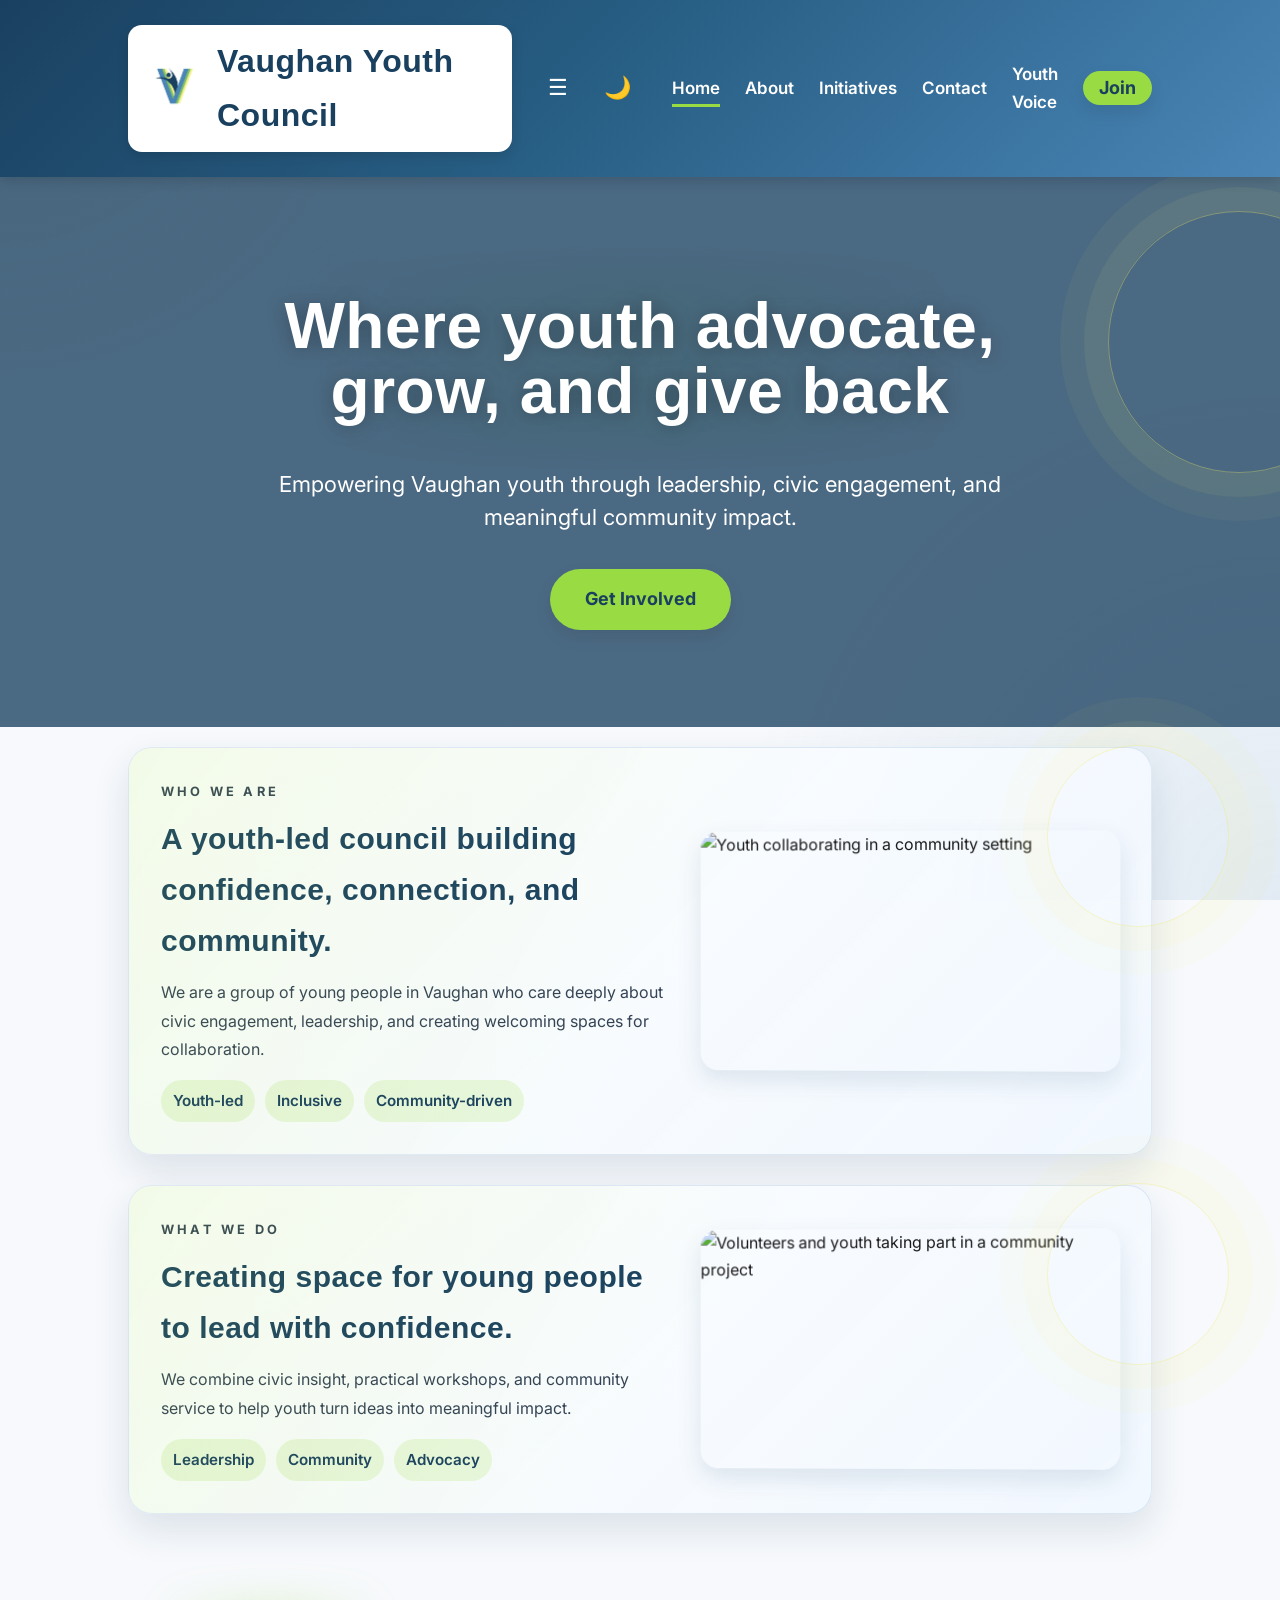
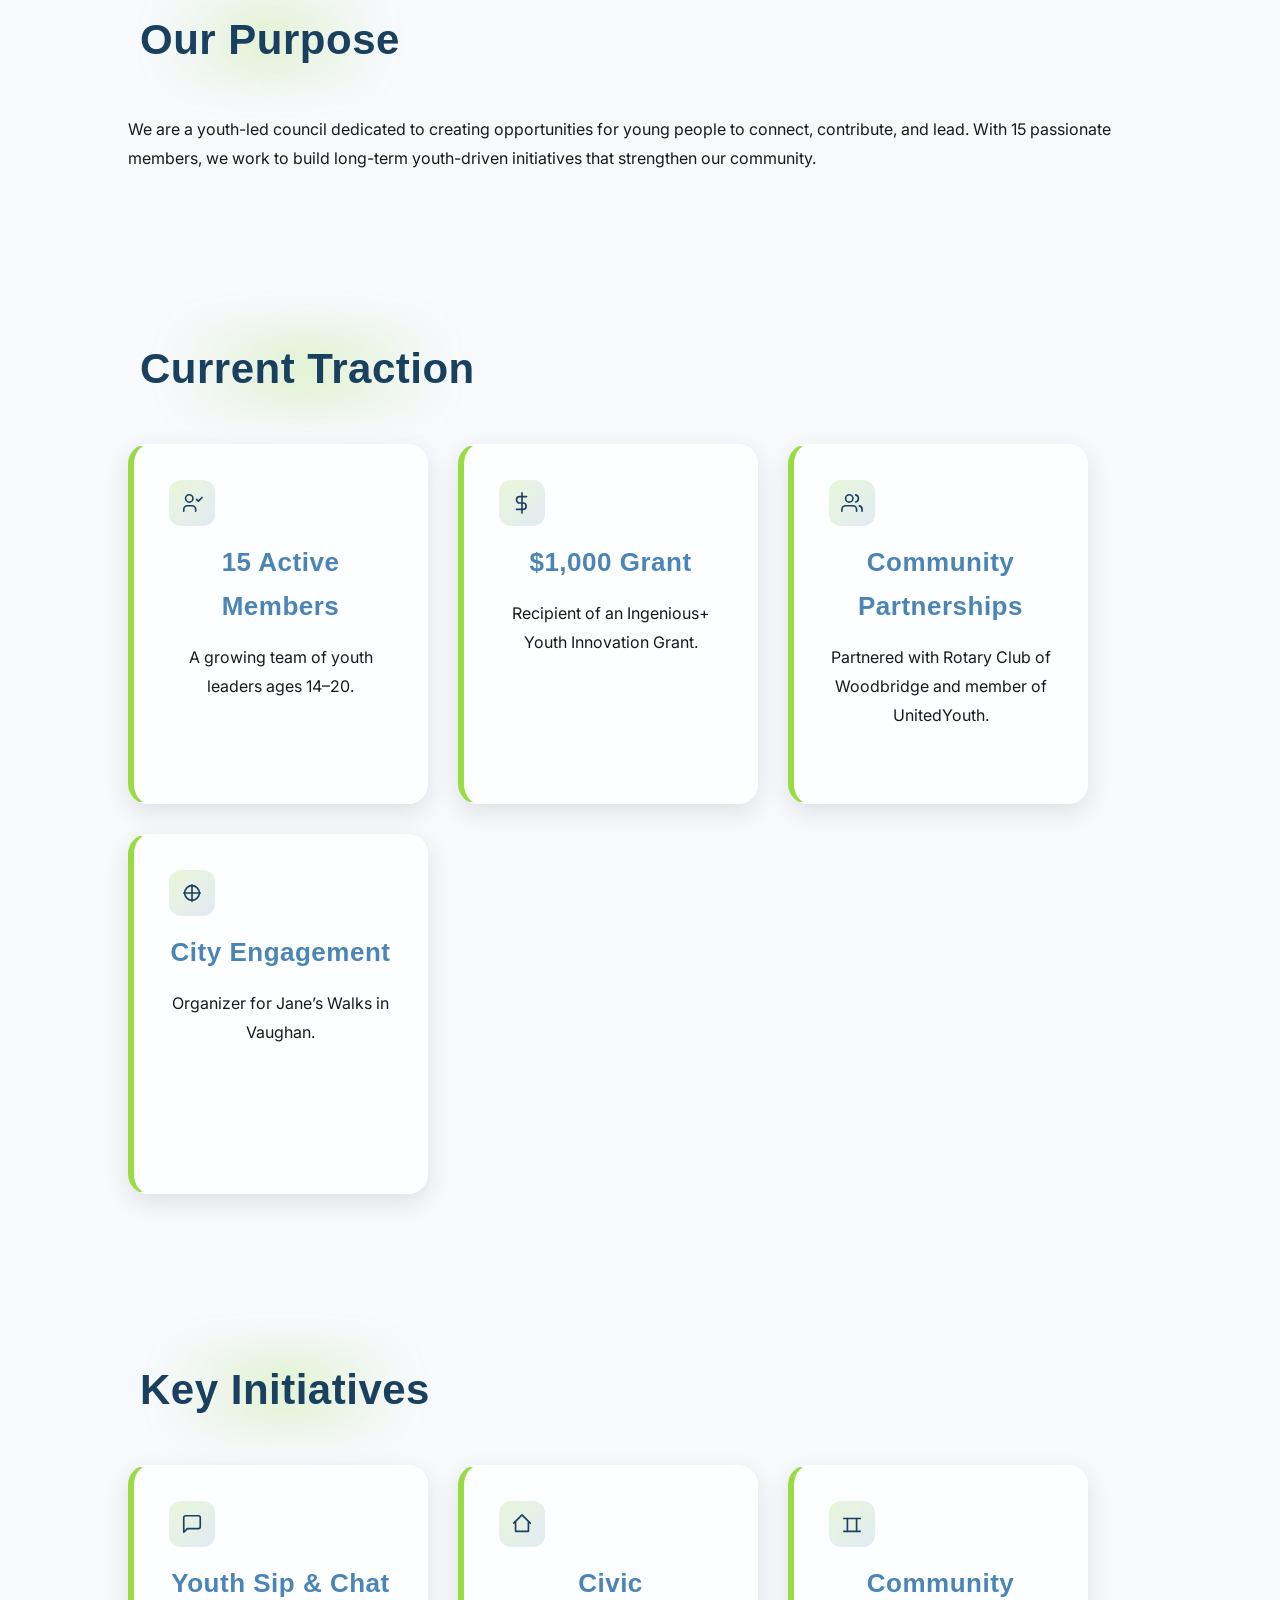
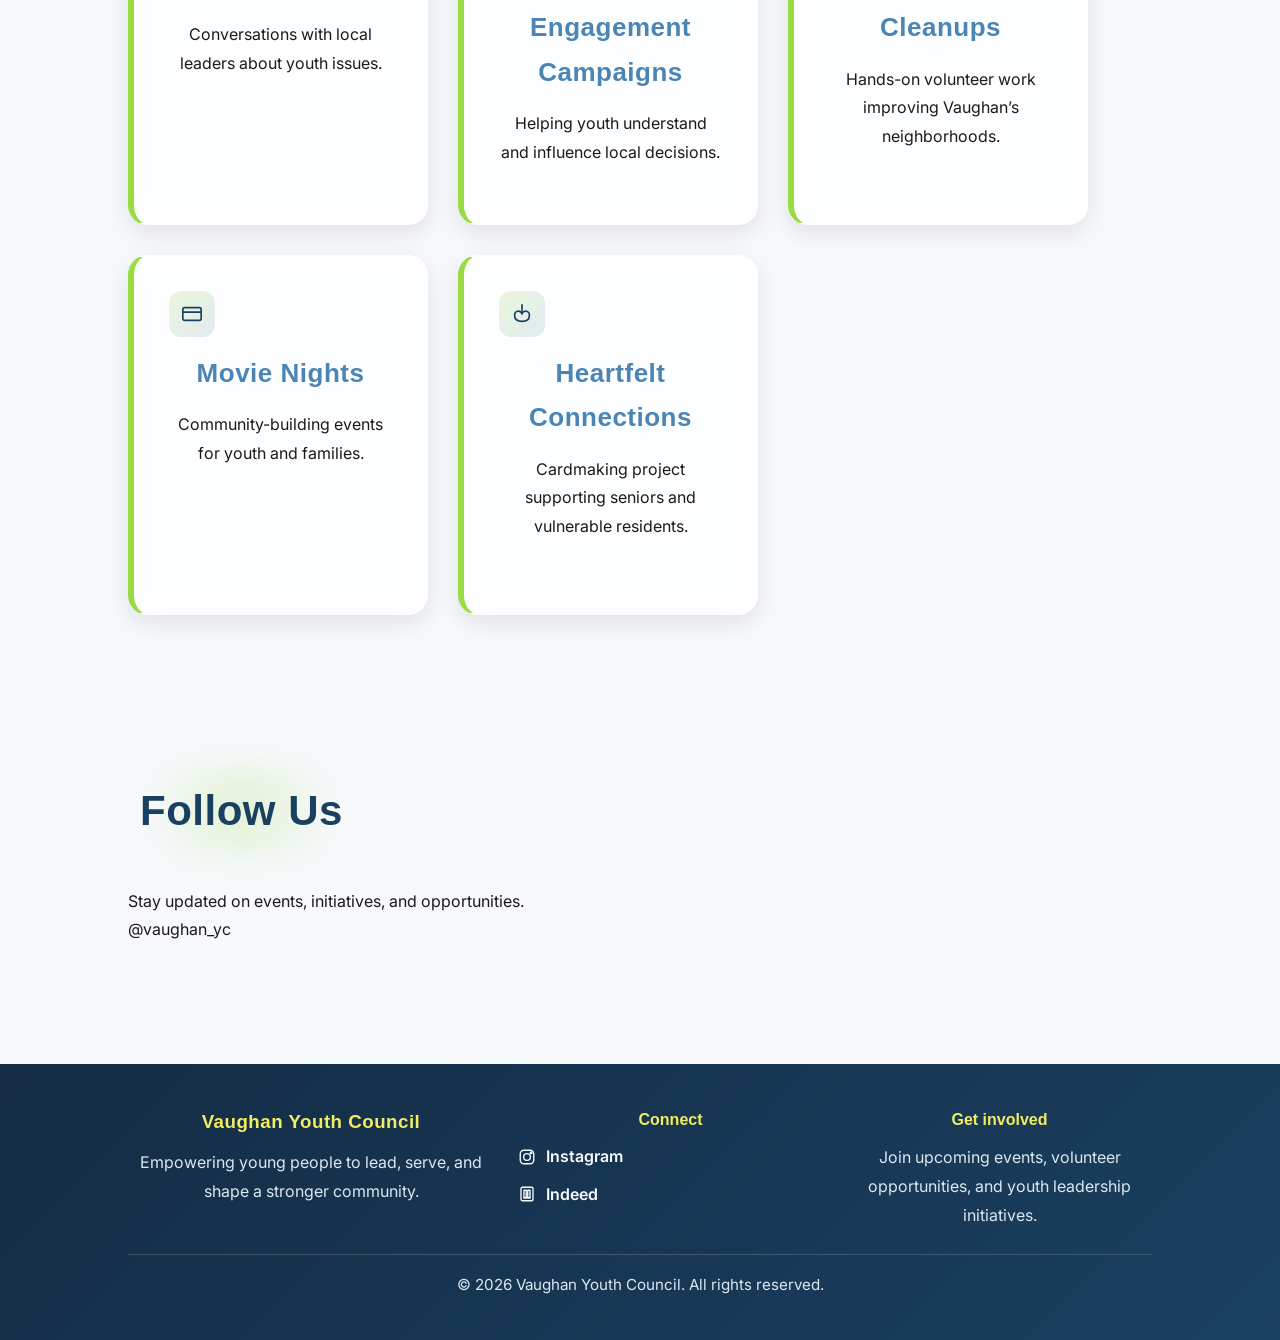
==== index.html @ 363c3fab "Update website files" ====
<!DOCTYPE html>
<html lang="en">
<head>
    <meta charset="UTF-8">
    <meta name="viewport" content="width=device-width, initial-scale=1.0">
    <title>Vaughan Youth Council</title>

    <!-- Fonts -->
    <link href="https://fonts.googleapis.com/css2?family=DM+Sans:wght@300;400;600;700&display=swap" rel="stylesheet">
    <link href="https://fonts.googleapis.com/css2?family=Inter:wght@400;500;600;700&display=swap" rel="stylesheet">
    <link href="https://fonts.cdnfonts.com/css/norwester" rel="stylesheet">

    <!-- Styles -->
    <link rel="stylesheet" href="style.css">
</head>

<body class="home-page">

<header>
    <div class="site-brand">
        <h1 class="site-title">
            <img src="VaughanYouthCouncil.png" alt="Vaughan Youth Council logo" class="site-logo">
            <span class="site-title-text">Vaughan Youth Council</span>
        </h1>
    </div>
    <button id="menu-toggle">☰</button>
    <button id="dark-toggle">🌙</button>
    <nav>
        <a href="index.html" class="active">Home</a>
        <a href="about.html">About</a>
        <div class="nav-dropdown">
            <a href="initiatives.html">Initiatives</a>
            <div class="dropdown-menu">
                <a href="initiatives.html">Current Initiatives</a>
                <a href="vaughan-youth-network-fair.html">Vaughan Youth Network Fair</a>
                <a href="past-initiatives.html">Past Initiatives</a>
            </div>
        </div>
        <a href="contact.html">Contact</a>
        <a href="youthvoice.html">Youth Voice</a>
        <a href="join.html" class="button">Join</a>
    </nav>
</header>

<section class="hero home-hero">
    <h2>Where youth advocate, grow, and give back</h2>
    <p>Empowering Vaughan youth through leadership, civic engagement, and meaningful community impact.</p>
    <a href="join.html" class="button">Get Involved</a>
</section>

<section class="feature-band section-fade">
    <div class="feature-panel">
        <div class="feature-copy">
            <p class="eyebrow">Who we are</p>
            <h3>A youth-led council building confidence, connection, and community.</h3>
            <p>We are a group of young people in Vaughan who care deeply about civic engagement, leadership, and creating welcoming spaces for collaboration.</p>
            <div class="feature-pill-group">
                <span class="pill">Youth-led</span>
                <span class="pill">Inclusive</span>
                <span class="pill">Community-driven</span>
            </div>
        </div>
        <div class="feature-media">
            <img src="https://images.unsplash.com/photo-1511632765486-a01980e01a18?auto=format&fit=crop&w=1000&q=80" alt="Youth collaborating in a community setting">
        </div>
    </div>
</section>

<section class="feature-band section-fade">
    <div class="feature-panel">
        <div class="feature-copy">
            <p class="eyebrow">What we do</p>
            <h3>Creating space for young people to lead with confidence.</h3>
            <p>We combine civic insight, practical workshops, and community service to help youth turn ideas into meaningful impact.</p>
            <div class="feature-pill-group">
                <span class="pill">Leadership</span>
                <span class="pill">Community</span>
                <span class="pill">Advocacy</span>
            </div>
        </div>
        <div class="feature-media">
            <img src="https://images.unsplash.com/photo-1529156069898-49953e39b3ac?auto=format&fit=crop&w=1000&q=80" alt="Volunteers and youth taking part in a community project">
        </div>
    </div>
</section>

<section class="wave-top section-fade">
    <h2>Our Purpose</h2>
    <p>
        We are a youth-led council dedicated to creating opportunities for young people to connect,
        contribute, and lead. With 15 passionate members, we work to build long-term youth-driven
        initiatives that strengthen our community.
    </p>
</section>

<section class="wave-bottom section-fade">
    <h2>Current Traction</h2>

    <div class="card-container">
        <div class="card">
            <span class="card-icon" aria-hidden="true">
                <svg viewBox="0 0 24 24"><path d="M16 21v-2a4 4 0 0 0-4-4H7a4 4 0 0 0-4 4v2"></path><circle cx="9" cy="7" r="4"></circle><path d="M17 8l2 2 4-4"></path></svg>
            </span>
            <h3>15 Active Members</h3>
            <p>A growing team of youth leaders ages 14–20.</p>
        </div>

        <div class="card">
            <span class="card-icon" aria-hidden="true">
                <svg viewBox="0 0 24 24"><line x1="12" y1="1" x2="12" y2="23"></line><path d="M17 5H9.5a3.5 3.5 0 0 0 0 7H13a3.5 3.5 0 0 1 0 7H6"></path></svg>
            </span>
            <h3>$1,000 Grant</h3>
            <p>Recipient of an Ingenious+ Youth Innovation Grant.</p>
        </div>

        <div class="card">
            <span class="card-icon" aria-hidden="true">
                <svg viewBox="0 0 24 24"><path d="M17 21v-2a4 4 0 0 0-4-4H5a4 4 0 0 0-4 4v2"></path><circle cx="9" cy="7" r="4"></circle><path d="M23 21v-2a4 4 0 0 0-3-3.87"></path><path d="M16 3.13a4 4 0 0 1 0 7.75"></path></svg>
            </span>
            <h3>Community Partnerships</h3>
            <p>Partnered with Rotary Club of Woodbridge and member of UnitedYouth.</p>
        </div>

        <div class="card">
            <span class="card-icon" aria-hidden="true">
                <svg viewBox="0 0 24 24"><path d="M3 12h18"></path><path d="M12 3v18"></path><circle cx="12" cy="12" r="8"></circle></svg>
            </span>
            <h3>City Engagement</h3>
            <p>Organizer for Jane’s Walks in Vaughan.</p>
        </div>
    </div>
</section>

<section class="wave-top section-fade">
    <h2>Key Initiatives</h2>

    <div class="card-container">
        <div class="card">
            <span class="card-icon" aria-hidden="true">
                <svg viewBox="0 0 24 24"><path d="M21 15a2 2 0 0 1-2 2H7l-4 4V5a2 2 0 0 1 2-2h14a2 2 0 0 1 2 2z"></path></svg>
            </span>
            <h3>Youth Sip & Chat</h3>
            <p>Conversations with local leaders about youth issues.</p>
        </div>

        <div class="card">
            <span class="card-icon" aria-hidden="true">
                <svg viewBox="0 0 24 24"><path d="M3 11l9-9 9 9"></path><path d="M5 10v10h14V10"></path></svg>
            </span>
            <h3>Civic Engagement Campaigns</h3>
            <p>Helping youth understand and influence local decisions.</p>
        </div>

        <div class="card">
            <span class="card-icon" aria-hidden="true">
                <svg viewBox="0 0 24 24"><path d="M3 6h18"></path><path d="M7 6v14"></path><path d="M17 6v14"></path><path d="M3 20h18"></path></svg>
            </span>
            <h3>Community Cleanups</h3>
            <p>Hands-on volunteer work improving Vaughan’s neighborhoods.</p>
        </div>

        <div class="card">
            <span class="card-icon" aria-hidden="true">
                <svg viewBox="0 0 24 24"><rect x="2" y="5" width="20" height="14" rx="2"></rect><path d="M2 10h20"></path></svg>
            </span>
            <h3>Movie Nights</h3>
            <p>Community-building events for youth and families.</p>
        </div>

        <div class="card">
            <span class="card-icon" aria-hidden="true">
                <svg viewBox="0 0 24 24"><path d="M20 14c0 4-3.6 6-8 6s-8-2-8-6a4 4 0 0 1 8-2 4 4 0 0 1 8 2z"></path><path d="M12 2v8"></path></svg>
            </span>
            <h3>Heartfelt Connections</h3>
            <p>Cardmaking project supporting seniors and vulnerable residents.</p>
        </div>
    </div>
</section>

<section class="wave-bottom section-fade">
    <h2>Follow Us</h2>
    <p>Stay updated on events, initiatives, and opportunities.</p>
    <p class="social">@vaughan_yc</p>
</section>

<footer class="site-footer">
    <div class="footer-content">
        <div>
            <h3>Vaughan Youth Council</h3>
            <p>Empowering young people to lead, serve, and shape a stronger community.</p>
        </div>
        <div>
            <h4>Connect</h4>
            <div class="footer-links">
                <a href="https://www.instagram.com/vaughan_yc/" target="_blank" rel="noopener noreferrer" aria-label="Instagram">
                    <svg viewBox="0 0 24 24" aria-hidden="true"><rect x="3" y="3" width="18" height="18" rx="5"></rect><circle cx="12" cy="12" r="4.5"></circle><circle cx="17.5" cy="6.5" r="1"></circle></svg>
                    Instagram
                </a>
                <a href="https://www.linkedin.com/company/vaughan-yc" target="_blank" rel="noopener noreferrer" aria-label="Indeed">
                    <svg viewBox="0 0 24 24" aria-hidden="true"><path d="M6 3h12a2 2 0 0 1 2 2v14a2 2 0 0 1-2 2H6a2 2 0 0 1-2-2V5a2 2 0 0 1 2-2z"></path><path d="M8 7h3v10H8z"></path><path d="M13 7h3v10h-3z"></path><path d="M8 17h8"></path></svg>
                    Indeed
                </a>
            </div>
        </div>
        <div>
            <h4>Get involved</h4>
            <p>Join upcoming events, volunteer opportunities, and youth leadership initiatives.</p>
        </div>
    </div>
    <p class="copyright">© 2026 Vaughan Youth Council. All rights reserved.</p>
</footer>

</body>
</html>
<script src="script.js"></script>
---- style.css ----
/* -----------------------------------------------------------
   RESET
----------------------------------------------------------- */
* {
    margin: 0;
    padding: 0;
    box-sizing: border-box;
}

/* -----------------------------------------------------------
   GLOBAL
----------------------------------------------------------- */
body {
    font-family: "Inter", "DM Sans", sans-serif;
    background: #f7f9fc;
    color: #1a1a1a;
    line-height: 1.7;
    scroll-behavior: smooth;
    animation: none;
    transition: background-color 0.35s ease, color 0.35s ease;
    position: relative;
    overflow-x: hidden;
}

body::before {
    content: "";
    position: fixed;
    inset: 0;
    background: radial-gradient(circle at top left, rgba(153,219,67,0.10), transparent 30%),
                radial-gradient(circle at bottom right, rgba(74,133,182,0.12), transparent 35%);
    pointer-events: none;
    z-index: -1;
    transform: translateZ(0);
    backface-visibility: hidden;
}

@keyframes fadePage {
    from { opacity: 0; }
    to { opacity: 1; }
}

h1, h2, h3 {
    font-family: "Norwester", sans-serif;
    letter-spacing: 0.5px;
}

p {
    line-height: 1.8;
}

::selection {
    background: #99db43;
    color: #1a4060;
}

html {
    scroll-behavior: smooth;
}

::-webkit-scrollbar {
    width: 10px;
}

::-webkit-scrollbar-track {
    background: #e8eef5;
}

::-webkit-scrollbar-thumb {
    background: linear-gradient(180deg, #4a85b6, #99db43);
    border-radius: 999px;
}

/* -----------------------------------------------------------
   DARK MODE
----------------------------------------------------------- */
body.dark {
    background: #0f1b26;
    color: #f4f7fb;
}

body.dark header {
    background: linear-gradient(135deg, #0f1b26 0%, #142a3c 48%, #1a4060 100%);
}

body.dark h1,
body.dark h2,
body.dark h3,
body.dark p,
body.dark li,
body.dark label,
body.dark .site-title-text {
    color: #f4f7fb;
}

body.dark section h2 {
    color: #f8fbff;
}

body.dark .site-brand {
    background: rgba(255, 255, 255, 0.96);
    border-color: rgba(153, 219, 67, 0.45);
    box-shadow: 0 8px 24px rgba(0, 0, 0, 0.28);
}

body.dark .site-title-text {
    color: #1a4060;
}

body.dark .site-logo {
    filter: drop-shadow(0 2px 4px rgba(0, 0, 0, 0.22));
}

body.dark .card {
    background: rgba(20, 38, 53, 0.85);
    color: #e6e6e6;
    border-left-color: #99db43;
    border-color: rgba(153, 219, 67, 0.3);
}

body.dark footer {
    background: #0f1b26;
}

/* -----------------------------------------------------------
   HEADER / NAVBAR
----------------------------------------------------------- */
header {
    background: linear-gradient(135deg, #1a4060 0%, #285f85 48%, #4a85b6 100%);
    color: white;
    padding: 25px 10%;
    display: flex;
    justify-content: space-between;
    align-items: center;
    position: sticky;
    top: 0;
    z-index: 100;
    box-shadow: 0 4px 12px rgba(0,0,0,0.15);
    gap: 16px;
    isolation: isolate;
    transform: translateZ(0);
    backface-visibility: hidden;
    will-change: transform;
}

header h1 {
    display: flex;
    align-items: center;
    gap: 10px;
    font-size: 32px;
}

.site-brand {
    display: inline-flex;
    align-items: center;
    padding: 8px 14px;
    border-radius: 14px;
    background: white;
    border: 1px solid rgba(255,255,255,0.9);
    box-shadow: 0 4px 12px rgba(0,0,0,0.12);
    transition: transform 0.3s ease, box-shadow 0.3s ease;
}

.site-brand:hover {
    transform: translateY(-2px);
    box-shadow: 0 10px 24px rgba(0,0,0,0.16);
}

.site-title {
    display: flex;
    align-items: center;
    gap: 12px;
    margin: 0;
}

.site-title-text {
    color: #1a4060;
    font-weight: 700;
}

.site-logo {
    width: 62px;
    height: 62px;
    object-fit: contain;
    flex-shrink: 0;
    display: block;
    margin: 0 auto;
}

/* LOGO */
.vyc-logo {
    width: 55px;
    height: 55px;
}

/* NAV LINKS */
nav {
    display: flex;
    align-items: center;
}

.nav-dropdown {
    position: relative;
    margin-left: 25px;
}

.nav-dropdown > a {
    margin-left: 0;
}

.dropdown-menu {
    display: none;
    position: absolute;
    top: 100%;
    left: -14px;
    min-width: 190px;
    padding: 18px 0 10px;
    background: #1a4060;
    border-top: 3px solid #99db43;
    box-shadow: 0 12px 24px rgba(0,0,0,0.18);
}

.nav-dropdown:hover::after,
.nav-dropdown:focus-within::after {
    content: "";
    position: absolute;
    top: 100%;
    left: -14px;
    right: 0;
    height: 18px;
}

.nav-dropdown:hover .dropdown-menu,
.nav-dropdown:focus-within .dropdown-menu {
    display: block;
}

.dropdown-menu a {
    display: block;
    margin: 0;
    padding: 11px 16px;
    white-space: nowrap;
    font-size: 15px;
}

.dropdown-menu a::after {
    display: none;
}

nav a {
    color: white;
    text-decoration: none;
    margin-left: 25px;
    font-size: 17px;
    font-weight: 600;
    position: relative;
    transition: all 0.3s ease;
}

nav a:hover,
nav a:focus-visible {
    transform: translateY(-2px);
    text-shadow: 0 0 16px rgba(255,255,255,0.3);
}

nav .button,
nav .join-btn {
    display: inline-flex;
    align-items: center;
    justify-content: center;
    margin: 0 0 0 25px;
    padding: 8px 16px;
    line-height: 1;
}

nav a::after {
    content: "";
    position: absolute;
    left: 0;
    bottom: -4px;
    width: 0%;
    height: 3px;
    background: #99db43;
    transition: width 0.3s ease;
}

nav a:hover::after,
nav a.active::after {
    width: 100%;
}

/* DARK MODE + HAMBURGER BUTTONS */
#dark-toggle,
#menu-toggle {
    background: none;
    border: none;
    color: white;
    font-size: 22px;
    margin-left: 20px;
    cursor: pointer;
    transition: all 0.3s ease;
}

#dark-toggle:hover,
#menu-toggle:hover,
#dark-toggle:focus-visible,
#menu-toggle:focus-visible {
    transform: translateY(-2px);
    color: #f1ec62;
}

/* MOBILE NAV */
@media (max-width: 900px) {
    nav {
        display: none;
        flex-direction: column;
        background: #1a4060;
        padding: 20px;
        border-radius: 10px;
        margin-top: 10px;
    }

    nav.open {
        display: flex;
    }

    .nav-dropdown {
        width: 100%;
        margin-left: 0;
    }

    .dropdown-menu {
        position: static;
        min-width: 0;
        padding: 4px 0 4px 16px;
        border-top: 0;
        box-shadow: none;
    }

    .nav-dropdown .dropdown-menu {
        display: block;
    }

    #menu-toggle {
        display: inline-block;
    }
}

/* -----------------------------------------------------------
   HERO (PARALLAX)
----------------------------------------------------------- */
.hero {
    min-height: 550px;
    display: flex;
    flex-direction: column;
    justify-content: center;
    align-items: center;
    text-align: center;
    padding: 60px 10%;
    background:
        linear-gradient(rgba(26,64,96,0.75), rgba(26,64,96,0.75)),
        url("images/vaughan.jpg");
    background-size: cover;
    background-position: center;
    background-attachment: scroll;
    color: white;
}

.hero h2 {
    font-size: clamp(2.75rem, 5vw, 4.5rem);
    margin-bottom: 24px;
    line-height: 1.02;
    padding: 20px 30px;
    border-radius: 12px;
    color: #ffffff;
    text-shadow: 0 1px 20px rgba(0, 0, 0, 0.28);
    max-width: 960px;
}

@keyframes bounceHero {
    0%, 100% { transform: translateY(0); }
    25% { transform: translateY(-10px); }
    50% { transform: translateY(0); }
    75% { transform: translateY(-6px); }
}

@keyframes floatHero {
    0% { transform: translateY(0); }
    50% { transform: translateY(-10px); }
    100% { transform: translateY(0); }
}

.hero p {
    font-size: 22px;
    max-width: 750px;
    line-height: 1.5;
}

/* -----------------------------------------------------------
   BUTTONS
----------------------------------------------------------- */
.button {
    display: inline-block;
    margin-top: 35px;
    padding: 15px 35px;
    background: #99db43;
    color: #1a4060;
    border-radius: 40px;
    text-decoration: none;
    font-size: 18px;
    font-weight: 700;
    transition: all 0.3s ease;
    box-shadow: 0 8px 18px rgba(0,0,0,0.08);
}

.button:hover,
.button:focus-visible {
    background: #f1ec62;
    transform: translateY(-4px) scale(1.02);
    box-shadow: 0 12px 24px rgba(0,0,0,0.16);
}

/* -----------------------------------------------------------
   SECTIONS + WAVES
----------------------------------------------------------- */
section {
    padding: 80px 10%;
    position: relative;
}

.section-fade {
    opacity: 1;
    transform: none;
}

.section-fade.visible {
    opacity: 1;
    transform: none;
}

@keyframes fadeInUp {
    from { opacity: 0; transform: translateY(25px); }
    to { opacity: 1; transform: translateY(0); }
}

section.wave-top::before,
section.wave-bottom::after {
    content: "";
    position: absolute;
    left: 0;
    width: 100%;
    height: 60px;
    background-size: cover;
}

section.wave-top::before {
    top: -60px;
    background: url("images/wave-top.svg") no-repeat center;
}

section.wave-bottom::after {
    bottom: -60px;
    background: url("images/wave-bottom.svg") no-repeat center;
}

section h2 {
    text-align: center;
    font-size: 42px;
    color: #1a4060;
    margin: 0 auto 40px;
    position: relative;
    display: inline-block;
    padding: 0 12px;
}

section h2::before {
    content: "";
    position: absolute;
    inset: -10px -18px;
    background: radial-gradient(circle, rgba(153, 219, 67, 0.22), transparent 70%);
    filter: blur(16px);
    z-index: -1;
}

.about-grid {
    display: grid;
    grid-template-columns: 1.6fr 1fr;
    gap: 24px;
    align-items: start;
    margin-top: 12px;
}

.about-panel {
    background: rgba(255, 255, 255, 0.92);
    border: 1px solid rgba(74, 133, 182, 0.15);
    border-radius: 22px;
    padding: 28px;
    box-shadow: 0 14px 34px rgba(26, 64, 96, 0.08);
}

.about-panel h3 {
    color: #1a4060;
    font-size: 24px;
    margin-bottom: 16px;
}

.about-panel p + p {
    margin-top: 14px;
}

.about-photo {
    min-height: 100%;
    min-height: 360px;
    position: relative;
    overflow: hidden;
    isolation: isolate;
    background: linear-gradient(145deg, #1a4060 0%, #4a85b6 62%, #99db43 150%);
    border: 1px solid rgba(255, 255, 255, 0.28);
    border-radius: 22px;
    box-shadow: 0 14px 34px rgba(26, 64, 96, 0.18);
    transform: none;
    opacity: 1;
    transition: transform 0.35s ease, box-shadow 0.35s ease;
}

.about-photo img {
    width: 100%;
    height: 100%;
    min-height: 360px;
    display: block;
    object-fit: cover;
    filter: saturate(0.92) contrast(1.04);
    transition: transform 0.7s cubic-bezier(0.22, 1, 0.36, 1), filter 0.7s ease;
}

.about-photo::after {
    content: "";
    position: absolute;
    inset: 14px;
    border: 1px solid rgba(255, 255, 255, 0.34);
    border-radius: 14px;
    pointer-events: none;
}

.about-photo:hover {
    transform: translateY(-6px) rotate(0deg);
    box-shadow: 0 20px 42px rgba(26, 64, 96, 0.24);
}

.about-photo:hover img {
    filter: saturate(1) contrast(1.04);
    transform: scale(1.05);
}

@keyframes photoReveal {
    to {
        opacity: 1;
        transform: translateY(0) rotate(0deg);
    }
}

.about-panel.highlight {
    background: linear-gradient(135deg, rgba(153, 219, 67, 0.16), rgba(74, 133, 182, 0.12));
    border-color: rgba(153, 219, 67, 0.35);
}

.about-list {
    list-style: none;
    display: grid;
    gap: 12px;
}

.about-list li {
    position: relative;
    padding-left: 20px;
    color: #1a4060;
}

.about-list li::before {
    content: "•";
    color: #99db43;
    position: absolute;
    left: 0;
    top: 0;
}

.values-intro {
    max-width: 680px;
    margin: 8px auto 38px;
    text-align: center;
    color: #4a6173;
    font-size: 18px;
    line-height: 1.6;
}

body.dark .values-intro {
    color: #c7d4df;
}

.values-grid {
    display: grid;
    grid-template-columns: repeat(3, minmax(0, 1fr));
    gap: 24px;
    align-items: stretch;
}

.value-card {
    min-width: 0;
    max-width: none;
    min-height: 100%;
    padding: 28px 26px 30px;
    border-left-width: 5px;
    display: flex;
    flex-direction: column;
}

.value-card h3 {
    margin: 10px 0 14px;
    color: #1a4060;
    font-size: 27px;
}

.value-card p {
    color: #354b5e;
    font-size: 16px;
    line-height: 1.65;
}

.value-number {
    color: #4a85b6;
    font-family: "Norwester", sans-serif;
    font-size: 18px;
    letter-spacing: 1px;
}

body.dark .value-card h3,
body.dark .value-card p,
body.dark .value-number {
    color: #f4f7fb;
}

body.dark .about-panel {
    background: rgba(20, 38, 53, 0.92);
    border-color: rgba(153, 219, 67, 0.25);
    box-shadow: 0 14px 34px rgba(0, 0, 0, 0.25);
}

body.dark .about-panel h3,
body.dark .about-list li {
    color: #f4f7fb;
}

body.dark .about-photo {
    box-shadow: 0 14px 34px rgba(0, 0, 0, 0.3);
}

@media (max-width: 800px) {
    .about-grid {
        grid-template-columns: 1fr;
    }

    .values-grid {
        grid-template-columns: 1fr;
    }

    .about-panel {
        padding: 22px;
    }

    .about-photo,
    .about-photo img {
        min-height: 280px;
    }
}

@media (prefers-reduced-motion: reduce) {
    .about-photo,
    .about-photo img {
        animation: none;
        transition: none;
    }

    .about-photo {
        opacity: 1;
        transform: none;
    }
}

/* -----------------------------------------------------------
   FEATURE BAND
----------------------------------------------------------- */
.feature-band {
    padding: 20px 10% 10px;
}

.feature-panel {
    display: grid;
    grid-template-columns: 1.1fr 0.9fr;
    gap: 24px;
    align-items: center;
    background: linear-gradient(135deg, rgba(255,255,255,0.95), rgba(240,247,255,0.92));
    border: 1px solid rgba(74,133,182,0.16);
    border-radius: 24px;
    padding: 32px;
    box-shadow: 0 16px 36px rgba(26,64,96,0.12);
    overflow: hidden;
    position: relative;
    transition: transform 0.35s ease, box-shadow 0.35s ease;
}

.feature-panel:hover {
    transform: translateY(-4px);
    box-shadow: 0 20px 40px rgba(26,64,96,0.16);
}

.feature-media {
    min-height: 240px;
    border-radius: 18px;
    overflow: hidden;
    box-shadow: 0 10px 24px rgba(26,64,96,0.12);
    transform: perspective(1000px) rotateY(-2deg);
    transition: transform 0.35s ease, box-shadow 0.35s ease;
}

.feature-media:hover {
    transform: perspective(1000px) rotateY(0deg) scale(1.02);
    box-shadow: 0 16px 30px rgba(26,64,96,0.18);
}

.feature-media img {
    width: 100%;
    height: 100%;
    object-fit: cover;
    display: block;
}

.feature-panel::before {
    content: "";
    position: absolute;
    inset: 0;
    background: linear-gradient(120deg, rgba(153,219,67,0.12), transparent 55%);
    pointer-events: none;
}

.eyebrow {
    text-transform: uppercase;
    letter-spacing: 0.25em;
    font-size: 0.8rem;
    font-weight: 700;
    color: #4a85b6;
    margin-bottom: 10px;
}

.about-section::after,
.current-initiatives-page::after,
.past-initiatives-section::after,
.hero::after,
.feature-band::after {
    content: "";
    position: absolute;
    width: 260px;
    height: 260px;
    right: -90px;
    top: 34px;
    border: 1px solid rgba(241,236,98,0.35);
    border-radius: 50%;
    box-shadow: 0 0 0 24px rgba(241,236,98,0.06), 0 0 0 48px rgba(241,236,98,0.04);
    pointer-events: none;
}

.feature-band::after {
    top: 18px;
    right: 4%;
    width: 180px;
    height: 180px;
}

.feature-copy h3 {
    font-size: 30px;
    margin-bottom: 12px;
    color: #1a4060;
}

.feature-copy p {
    color: #334155;
}

.feature-pill-group {
    display: flex;
    flex-wrap: wrap;
    gap: 10px;
    margin-top: 16px;
}

.pill {
    display: inline-flex;
    align-items: center;
    padding: 8px 12px;
    border-radius: 999px;
    background: rgba(153,219,67,0.18);
    color: #1a4060;
    font-weight: 600;
    font-size: 0.95rem;
}

body.dark .feature-panel {
    background: linear-gradient(135deg, rgba(20,38,53,0.95), rgba(26,64,96,0.9));
    border-color: rgba(153,219,67,0.25);
}

body.dark .feature-copy h3 {
    color: #f4f7fb;
}

body.dark .feature-copy p {
    color: #d8e3ee;
}

body.dark .pill {
    background: rgba(153,219,67,0.2);
    color: #f4f7fb;
}

body.dark .metric-card {
    background: rgba(13,25,36,0.84);
}

.card-container {
    display: flex;
    gap: 30px;
    flex-wrap: wrap;
}

.executive-row {
    justify-content: center;
    align-items: stretch;
}

.card {
    background: rgba(255,255,255,0.78);
    padding: 35px;
    border-radius: 20px;
    box-shadow: 0 8px 25px rgba(0,0,0,0.1);
    flex: 1 1 260px;
    min-width: 260px;
    max-width: 300px;
    min-height: 360px;
    transition: all 0.3s ease;
    border: 1px solid rgba(255,255,255,0.65);
    border-left: 6px solid #99db43;
    backdrop-filter: blur(10px);
    -webkit-backdrop-filter: blur(10px);
    opacity: 0;
    transform: translateY(20px);
}

.card.visible {
    opacity: 1;
    transform: translateY(0);
}

.card:hover {
    transform: translateY(-8px) scale(1.01);
    box-shadow: 0 18px 36px rgba(0,0,0,0.16);
}

.executive-photo {
    width: 100%;
    height: 220px;
    object-fit: cover;
    border-radius: 0.9rem;
    margin-bottom: 1rem;
}

.card h3,
.card p {
    display: flex;
    align-items: center;
    justify-content: center;
    text-align: center;
}

.executive-role {
    font-style: italic;
    color: #4a85b6;
    margin-top: -0.2rem;
    margin-bottom: 0.8rem;
}

.card h3 {
    color: #4a85b6;
    font-size: 26px;
    margin-bottom: 15px;
}

.card-icon {
    display: inline-flex;
    align-items: center;
    justify-content: center;
    width: 46px;
    height: 46px;
    border-radius: 12px;
    margin-bottom: 14px;
    background: linear-gradient(135deg, rgba(153,219,67,0.2), rgba(74,133,182,0.16));
    color: #1a4060;
}

.card-icon svg {
    width: 22px;
    height: 22px;
    stroke: currentColor;
    stroke-width: 1.8;
    fill: none;
    stroke-linecap: round;
    stroke-linejoin: round;
}

body.dark .card-icon {
    color: #99db43;
}

/* -----------------------------------------------------------
   CONTACT PAGE
----------------------------------------------------------- */
.contact-intro {
    background: linear-gradient(135deg, rgba(26,64,96,0.98) 0%, rgba(40,95,133,0.95) 48%, rgba(74,133,182,0.92) 100%);
    color: white;
    padding-top: 92px;
    padding-bottom: 104px;
    text-align: center;
    overflow: hidden;
}

.contact-intro::after {
    content: "";
    position: absolute;
    width: 340px;
    height: 340px;
    right: -90px;
    top: -150px;
    border: 1px solid rgba(241,236,98,0.35);
    border-radius: 50%;
    box-shadow: 0 0 0 24px rgba(241,236,98,0.06), 0 0 0 48px rgba(241,236,98,0.04);
}

.contact-intro .eyebrow {
    color: #f1ec62;
}

.contact-intro h2 {
    display: block;
    color: white;
    font-size: clamp(2.5rem, 5vw, 4.25rem);
    margin-bottom: 18px;
}

.contact-lead {
    max-width: 650px;
    margin: 0 auto;
    color: #e8f2f8;
    font-size: 1.15rem;
}

.contact-section {
    padding-top: 86px;
    padding-bottom: 96px;
}

.contact-layout {
    display: grid;
    grid-template-columns: minmax(250px, 0.78fr) minmax(0, 1.22fr);
    gap: 34px;
    max-width: 1120px;
    margin: 0 auto;
    align-items: stretch;
}

.contact-details,
.contact-form-panel {
    border-radius: 24px;
    padding: 34px;
}

.contact-details {
    display: flex;
    flex-direction: column;
    justify-content: space-between;
    gap: 38px;
    background: #1a4060;
    color: white;
    box-shadow: 0 18px 38px rgba(26,64,96,0.18);
    overflow: hidden;
    position: relative;
}

.contact-details::after {
    content: "";
    position: absolute;
    width: 210px;
    height: 210px;
    bottom: -100px;
    right: -70px;
    border: 28px solid rgba(153,219,67,0.14);
    border-radius: 50%;
}

.contact-details::before {
    content: "VYC";
    position: absolute;
    right: 18px;
    top: 26px;
    color: rgba(255,255,255,0.07);
    font-family: "Norwester", sans-serif;
    font-size: 92px;
    line-height: 1;
    transform: rotate(-8deg);
    pointer-events: none;
}

.contact-details h3,
.contact-form-panel h3 {
    font-size: 30px;
    line-height: 1.15;
    margin-bottom: 14px;
}

.contact-details h3 {
    color: white;
}

.contact-details p {
    color: #dce8f2;
}

.contact-panel-intro {
    max-width: 280px;
    margin-top: 18px;
    font-size: 1.02rem;
    line-height: 1.65;
}

.contact-detail-list {
    display: grid;
    gap: 0;
    position: relative;
    z-index: 1;
}

.contact-detail {
    display: flex;
    align-items: center;
    gap: 14px;
    padding: 16px 0;
    color: white;
    text-decoration: none;
    border-top: 1px solid rgba(255,255,255,0.17);
    transition: padding-left 0.2s ease, color 0.2s ease;
}

.contact-detail:hover,
.contact-detail:focus-visible {
    padding-left: 6px;
    color: #f1ec62;
}

.contact-detail .card-icon {
    flex: 0 0 46px;
    margin: 0;
    color: #99db43;
    background: rgba(255,255,255,0.1);
}

.contact-detail small {
    display: block;
}

.contact-detail small {
    color: inherit;
    font-size: 0.98rem;
    overflow-wrap: anywhere;
}

.contact-form-panel {
    background: rgba(255,255,255,0.92);
    border: 1px solid rgba(74,133,182,0.16);
    box-shadow: 0 18px 38px rgba(26,64,96,0.1);
}

.form-heading {
    margin-bottom: 24px;
}

.form-heading h3 {
    color: #1a4060;
}

.form-heading > p:last-child,
.form-note {
    color: #617487;
    font-size: 0.92rem;
}

.contact-form {
    display: grid;
    gap: 17px;
}

.form-row {
    display: grid;
    grid-template-columns: 1fr 1fr;
    gap: 16px;
}

.form-field {
    display: grid;
    gap: 7px;
}

.contact-form label {
    color: #1a4060;
    font-size: 0.92rem;
    font-weight: 700;
}

.contact-form label span,
.form-heading span {
    color: #4a85b6;
}

.contact-form input,
.contact-form select,
.contact-form textarea {
    width: 100%;
    padding: 13px 15px;
    border: 1px solid #cbd9e4;
    border-radius: 10px;
    font: inherit;
    background: #f8fbfd;
    color: #1a1a1a;
    transition: border-color 0.2s ease, box-shadow 0.2s ease;
}

.contact-form textarea {
    resize: vertical;
    min-height: 138px;
}

.contact-form input:focus,
.contact-form select:focus,
.contact-form textarea:focus {
    outline: none;
    border-color: #4a85b6;
    box-shadow: 0 0 0 3px rgba(74,133,182,0.16);
}

.contact-form .button {
    border: none;
    cursor: pointer;
    justify-self: start;
    margin-top: 2px;
}

.contact-form .button span {
    margin-left: 7px;
    font-size: 1.15em;
}

.form-note {
    margin-top: -7px;
}

body.dark .contact-form-panel {
    background: rgba(20,38,53,0.92);
    border-color: rgba(153,219,67,0.25);
}

body.dark .form-heading h3,
body.dark .contact-form label {
    color: #f4f7fb;
}

body.dark .form-heading > p:last-child,
body.dark .form-note {
    color: #c7d4df;
}

body.dark .contact-form input,
body.dark .contact-form select,
body.dark .contact-form textarea {
    background: rgba(13,25,36,0.85);
    border-color: rgba(153,219,67,0.3);
    color: #f4f7fb;
}

/* -----------------------------------------------------------
   YOUTH VOICE PAGE
----------------------------------------------------------- */
.home-hero,
.about-hero,
.contact-hero,
.join-hero,
.initiatives-hero,
.youth-voice-hero {
    background: linear-gradient(rgba(26,64,96,0.78), rgba(26,64,96,0.78));
}

.priority-grid {
    display: grid;
    grid-template-columns: repeat(3, minmax(0, 1fr));
    gap: 20px;
}

.priority-card,
.form-card {
    background: rgba(255,255,255,0.9);
    padding: 24px;
    border-radius: 20px;
    box-shadow: 0 12px 30px rgba(0,0,0,0.08);
    border: 1px solid rgba(74,133,182,0.14);
    backdrop-filter: blur(8px);
    -webkit-backdrop-filter: blur(8px);
}

.priority-card h3 {
    color: #1a4060;
    margin-bottom: 10px;
}

.priority-card p {
    color: #334155;
}

.youth-voice-form {
    display: flex;
    flex-direction: column;
    gap: 12px;
}

.youth-voice-form label {
    font-weight: 700;
    color: #1a4060;
}

.youth-voice-form input,
.youth-voice-form select,
.youth-voice-form textarea {
    width: 100%;
    padding: 12px 14px;
    border: 1px solid rgba(74,133,182,0.25);
    border-radius: 12px;
    font: inherit;
    background: #fff;
    color: #1a1a1a;
}

.youth-voice-form textarea {
    resize: vertical;
    min-height: 130px;
}

body.dark .priority-card,
body.dark .form-card {
    background: rgba(20,38,53,0.9);
    border-color: rgba(153,219,67,0.2);
}

body.dark .priority-card h3,
body.dark .youth-voice-form label {
    color: #f4f7fb;
}

body.dark .priority-card p,
body.dark .youth-voice-form input,
body.dark .youth-voice-form select,
body.dark .youth-voice-form textarea {
    color: #d8e3ee;
}

body.dark .youth-voice-form input,
body.dark .youth-voice-form select,
body.dark .youth-voice-form textarea {
    background: rgba(13,25,36,0.85);
    border-color: rgba(153,219,67,0.25);
}

/* -----------------------------------------------------------
   IMAGE CAROUSEL
----------------------------------------------------------- */
.carousel-section {
    margin-top: 50px;
}

.initiatives-intro {
    max-width: 760px;
    margin: -22px auto 0;
    text-align: center;
}

.current-initiatives-page h2,
.past-initiatives-section h2 {
    display: block;
}

.calendar-frame {
    width: 100%;
    margin-top: 36px;
    border: 1px solid rgba(74, 133, 182, 0.2);
    border-radius: 18px;
    overflow: hidden;
    background: white;
    box-shadow: 0 12px 30px rgba(26, 64, 96, 0.1);
}

.calendar-frame iframe {
    display: block;
    width: 100%;
    height: min(72vh, 720px);
}

.past-initiatives-section {
    padding-bottom: 48px;
}

.past-initiatives-section .carousel-section {
    margin-top: 36px;
}

.past-initiatives-page .carousel-card {
    min-height: calc(100vh - 230px);
    max-width: none;
    grid-template-columns: minmax(0, 2.5fr) minmax(280px, 1fr);
}

.past-initiatives-page .carousel-stage {
    min-height: calc(100vh - 290px);
}

.expectations-section {
    padding-top: 48px;
}

.expectations-section h2 {
    display: block;
    margin-bottom: 28px;
}

.carousel-card {
    display: grid;
    grid-template-columns: 2.1fr 1fr;
    gap: 30px;
    background: white;
    padding: 25px;
    border-radius: 24px;
    box-shadow: 0 10px 30px rgba(0,0,0,0.1);
    border-left: 6px solid #99db43;
    align-items: stretch;
    max-width: 1400px;
    margin: 0 auto;
}

.carousel-stage {
    position: relative;
    border-radius: 18px;
    overflow: hidden;
    min-height: 380px;
    background: #1a4060;
}

.carousel-slide {
    position: absolute;
    inset: 0;
    opacity: 0;
    transition: opacity 0.5s ease;
}

.carousel-slide.active {
    opacity: 1;
}

.carousel-slide img {
    width: 100%;
    height: 100%;
    object-fit: cover;
    display: block;
}

.carousel-controls {
    position: absolute;
    right: 16px;
    bottom: 16px;
    display: flex;
    gap: 10px;
    z-index: 2;
}

.carousel-btn {
    width: 42px;
    height: 42px;
    border: none;
    border-radius: 50%;
    background: rgba(255,255,255,0.92);
    color: #1a4060;
    font-size: 20px;
    cursor: pointer;
    transition: transform 0.2s ease, background 0.2s ease;
}

.carousel-btn:hover {
    transform: translateY(-2px);
    background: #f1ec62;
}

.carousel-dots {
    position: absolute;
    left: 16px;
    bottom: 16px;
    display: flex;
    gap: 8px;
    z-index: 2;
}

.dot {
    width: 11px;
    height: 11px;
    border: none;
    border-radius: 50%;
    background: rgba(255,255,255,0.7);
    cursor: pointer;
    transition: transform 0.2s ease, background 0.2s ease;
}

.dot.active {
    background: #99db43;
    transform: scale(1.15);
}

.carousel-copy {
    display: flex;
    flex-direction: column;
    justify-content: center;
    padding: 10px 0;
}

.carousel-copy h3 {
    color: #4a85b6;
    font-size: 28px;
    margin-bottom: 12px;
}

.carousel-copy p {
    margin-bottom: 12px;
    color: #334155;
}

.carousel-copy-note {
    font-weight: 700;
    color: #1a4060;
}

body.dark .carousel-card {
    background: #142635;
    color: #e6e6e6;
}

body.dark .calendar-frame {
    background: #142635;
    border-color: rgba(153,219,67,0.3);
}

body.dark .carousel-copy p {
    color: #d8e3ee;
}

body.dark .carousel-copy h3,
body.dark .carousel-copy-note {
    color: #99db43;
}

/* -----------------------------------------------------------
   VAUGHAN YOUTH NETWORK FAIR
----------------------------------------------------------- */
.network-fair-banner {
    min-height: 430px;
    display: flex;
    flex-direction: column;
    justify-content: center;
    align-items: center;
    text-align: center;
    padding: 88px 10% 100px;
    color: white;
    background: linear-gradient(135deg, #1a4060 0%, #285f85 52%, #4a85b6 100%);
    overflow: hidden;
}

.network-fair-banner::after {
    content: "";
    position: absolute;
    width: 360px;
    height: 360px;
    right: -80px;
    bottom: -180px;
    border: 1px solid rgba(241,236,98,0.42);
    border-radius: 50%;
    box-shadow: 0 0 0 26px rgba(241,236,98,0.08), 0 0 0 52px rgba(241,236,98,0.05);
    pointer-events: none;
}

.network-fair-banner .eyebrow {
    color: #f1ec62;
    margin-bottom: 14px;
    font-size: 1rem;
    text-shadow: 0 1px 2px rgba(0,0,0,0.35);
}

.network-fair-banner h2 {
    max-width: 900px;
    margin-bottom: 20px;
    color: white;
    font-size: clamp(2.4rem, 5vw, 4.5rem);
    line-height: 1.05;
    text-shadow: 0 2px 4px rgba(0,0,0,0.28);
}

.network-fair-lede {
    max-width: 700px;
    font-size: 1.2rem;
    line-height: 1.65;
}

.network-fair-details {
    display: flex;
    gap: 12px;
    flex-wrap: wrap;
    justify-content: center;
    margin-top: 30px;
}

.network-fair-details span {
    padding: 8px 16px;
    border: 1px solid rgba(255,255,255,0.45);
    border-radius: 999px;
    color: #f8fbff;
    font-size: 0.9rem;
    font-weight: 700;
    letter-spacing: 0.04em;
    text-transform: uppercase;
}

.network-fair-content,
.organization-section {
    padding-top: 76px;
    padding-bottom: 82px;
}

.network-fair-intro {
    max-width: 720px;
    margin: 0 auto 40px;
    text-align: center;
}

.network-fair-intro h2 {
    display: block;
    margin-bottom: 16px;
}

.network-fair-intro .eyebrow {
    margin-bottom: 6px;
}

.fair-planning-grid {
    display: grid;
    grid-template-columns: repeat(2, minmax(0, 1fr));
    gap: 26px;
    max-width: 1200px;
    margin: 0 auto;
}

.fair-planning-card,
.organization-card {
    background: rgba(255,255,255,0.86);
    border: 1px solid rgba(74,133,182,0.16);
    border-left: 6px solid #99db43;
    border-radius: 20px;
    box-shadow: 0 12px 30px rgba(26,64,96,0.1);
}

.fair-planning-card {
    padding: 0;
    background: transparent;
    border: 0;
    border-left: 0;
    border-radius: 0;
    box-shadow: none;
}

.image-placeholder {
    display: flex;
    align-items: center;
    justify-content: center;
    text-align: center;
    color: #4a85b6;
    background: linear-gradient(135deg, rgba(74,133,182,0.1), rgba(153,219,67,0.18));
    border: 2px dashed rgba(74,133,182,0.42);
    border-radius: 14px;
    font-weight: 700;
    letter-spacing: 0.02em;
}

.venue-placeholder {
    min-height: min(82vh, 900px);
    margin-bottom: 24px;
}

.fair-planning-card h3,
.organization-card h3 {
    color: #1a4060;
    font-size: 27px;
    margin-bottom: 8px;
}

.organization-section {
    background: rgba(232,238,245,0.55);
}

.organization-list {
    display: grid;
    gap: 24px;
    max-width: 1200px;
    margin: 0 auto;
}

.organization-card {
    display: grid;
    grid-template-columns: minmax(230px, 0.8fr) 1.2fr;
    gap: 28px;
    align-items: center;
    padding: 20px;
}

.organization-placeholder {
    width: 240px;
    height: 190px;
    display: flex;
    align-items: center;
    justify-content: center;
    background: transparent;
    border: 0;
    border-radius: 0;
}

.organization-logo {
    display: block;
    width: 220px;
    height: 140px;
    object-fit: contain;
}

.organization-copy {
    padding: 8px 14px 8px 0;
}

.organization-label {
    color: #4a85b6;
    font-size: 0.8rem;
    font-weight: 700;
    letter-spacing: 0.2em;
    text-transform: uppercase;
    margin-bottom: 8px;
}

.organization-tags {
    display: flex;
    flex-wrap: wrap;
    gap: 8px;
    margin-top: 18px;
}

.organization-tags span {
    padding: 6px 10px;
    border: 1px solid rgba(74,133,182,0.3);
    border-radius: 999px;
    color: #1a4060;
    background: rgba(153,219,67,0.16);
    font-size: 0.78rem;
    font-weight: 700;
}

body.dark .organization-card {
    background: rgba(20,38,53,0.92);
    border-color: rgba(153,219,67,0.28);
}

body.dark .organization-section {
    background: rgba(15,27,38,0.7);
}

body.dark .fair-planning-card h3,
body.dark .organization-card h3,
body.dark .fair-planning-card p,
body.dark .organization-card p {
    color: #f4f7fb;
}

body.dark .image-placeholder {
    color: #99db43;
    border-color: rgba(153,219,67,0.5);
    background: linear-gradient(135deg, rgba(74,133,182,0.18), rgba(153,219,67,0.1));
}

body.dark .organization-tags span {
    border-color: rgba(153,219,67,0.42);
    color: #f4f7fb;
    background: rgba(153,219,67,0.12);
}

@media (max-width: 800px) {
    .fair-planning-grid,
    .organization-card {
        grid-template-columns: 1fr;
    }

    .organization-copy {
        padding: 0 4px 8px;
    }
}

/* -----------------------------------------------------------
   FOOTER
----------------------------------------------------------- */
footer {
    background: #1a4060;
    color: white;
    text-align: center;
    padding: 30px;
    margin-top: 40px;
    font-size: 16px;
}

.site-footer {
    background: linear-gradient(135deg, #142c45, #1a4060);
    color: #f8fbff;
    padding: 42px 10%;
    margin-top: 40px;
}

.footer-content {
    display: grid;
    grid-template-columns: 1.2fr 1fr 1fr;
    gap: 24px;
    align-items: start;
}

.site-footer h3,
.site-footer h4 {
    font-family: "Norwester", sans-serif;
    margin-bottom: 10px;
    color: #f1ec62;
}

.site-footer p {
    color: #dce8f2;
}

.footer-links {
    display: flex;
    flex-direction: column;
    gap: 10px;
}

.footer-links a {
    display: inline-flex;
    align-items: center;
    gap: 10px;
    color: #f8fbff;
    text-decoration: none;
    font-weight: 600;
    transition: transform 0.2s ease, color 0.2s ease;
}

.footer-links a:hover {
    transform: translateX(4px);
    color: #99db43;
}

.footer-links svg {
    width: 18px;
    height: 18px;
    stroke: currentColor;
    stroke-width: 1.8;
    fill: none;
    stroke-linecap: round;
    stroke-linejoin: round;
}

.copyright {
    margin-top: 24px;
    padding-top: 16px;
    border-top: 1px solid rgba(255,255,255,0.16);
    color: #dce8f2;
    font-size: 0.95rem;
}

body.dark .site-footer {
    background: linear-gradient(135deg, #0f1b26, #142c45);
}

body.dark .site-footer h3,
body.dark .site-footer h4,
body.dark .site-footer a,
body.dark .site-footer p,
body.dark .copyright {
    color: #f4f7fb;
}

body.dark .site-footer a:hover {
    color: #99db43;
}

@media (max-width: 900px) {
    .footer-content {
        grid-template-columns: 1fr;
    }
}

/* -----------------------------------------------------------
   MOBILE RESPONSIVE
----------------------------------------------------------- */
@media (max-width: 900px) {
    .contact-layout {
        grid-template-columns: 1fr;
    }

    .contact-details {
        min-height: 420px;
    }

    .hero h2 {
        font-size: 42px;
    }

    .feature-panel {
        grid-template-columns: 1fr;
    }

    .feature-media {
        min-height: 220px;
    }

    .card-container {
        flex-direction: column;
    }

    .priority-grid {
        grid-template-columns: 1fr;
    }

    .carousel-card {
        grid-template-columns: 1fr;
    }

    .carousel-stage {
        min-height: 260px;
    }

    .past-initiatives-page .carousel-card {
        min-height: 0;
    }

    .past-initiatives-page .carousel-stage {
        min-height: 55vh;
    }
}

@media (min-width: 901px) and (max-width: 1250px) {
    header {
        padding-left: 5%;
        padding-right: 5%;
    }

    nav a {
        margin-left: 12px;
        font-size: 14px;
    }

    nav .button,
    nav .join-btn {
        margin-left: 12px;
    }

    .nav-dropdown {
        margin-left: 12px;
    }
}

@media (max-width: 600px) {
    .contact-intro {
        padding-top: 70px;
        padding-bottom: 82px;
    }

    .contact-details,
    .contact-form-panel {
        padding: 25px 22px;
        border-radius: 18px;
    }

    .form-row {
        grid-template-columns: 1fr;
    }
}
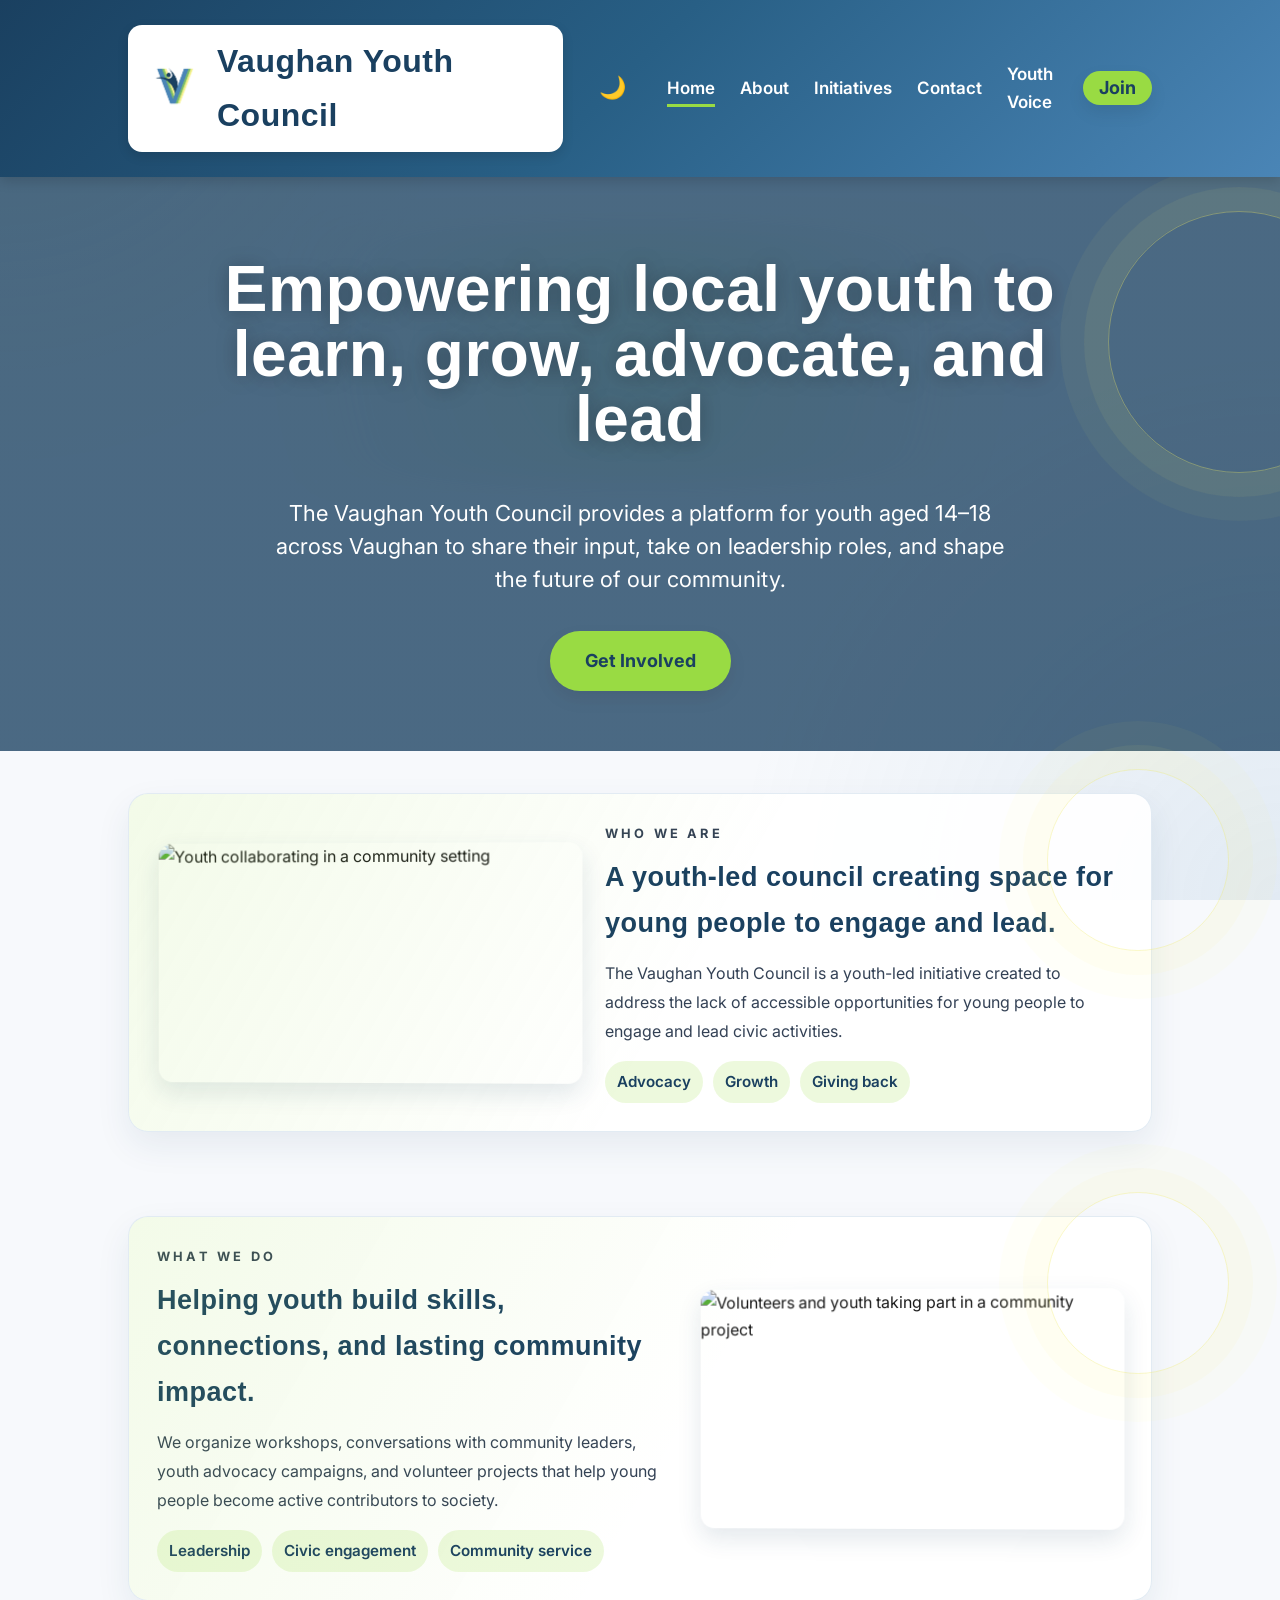
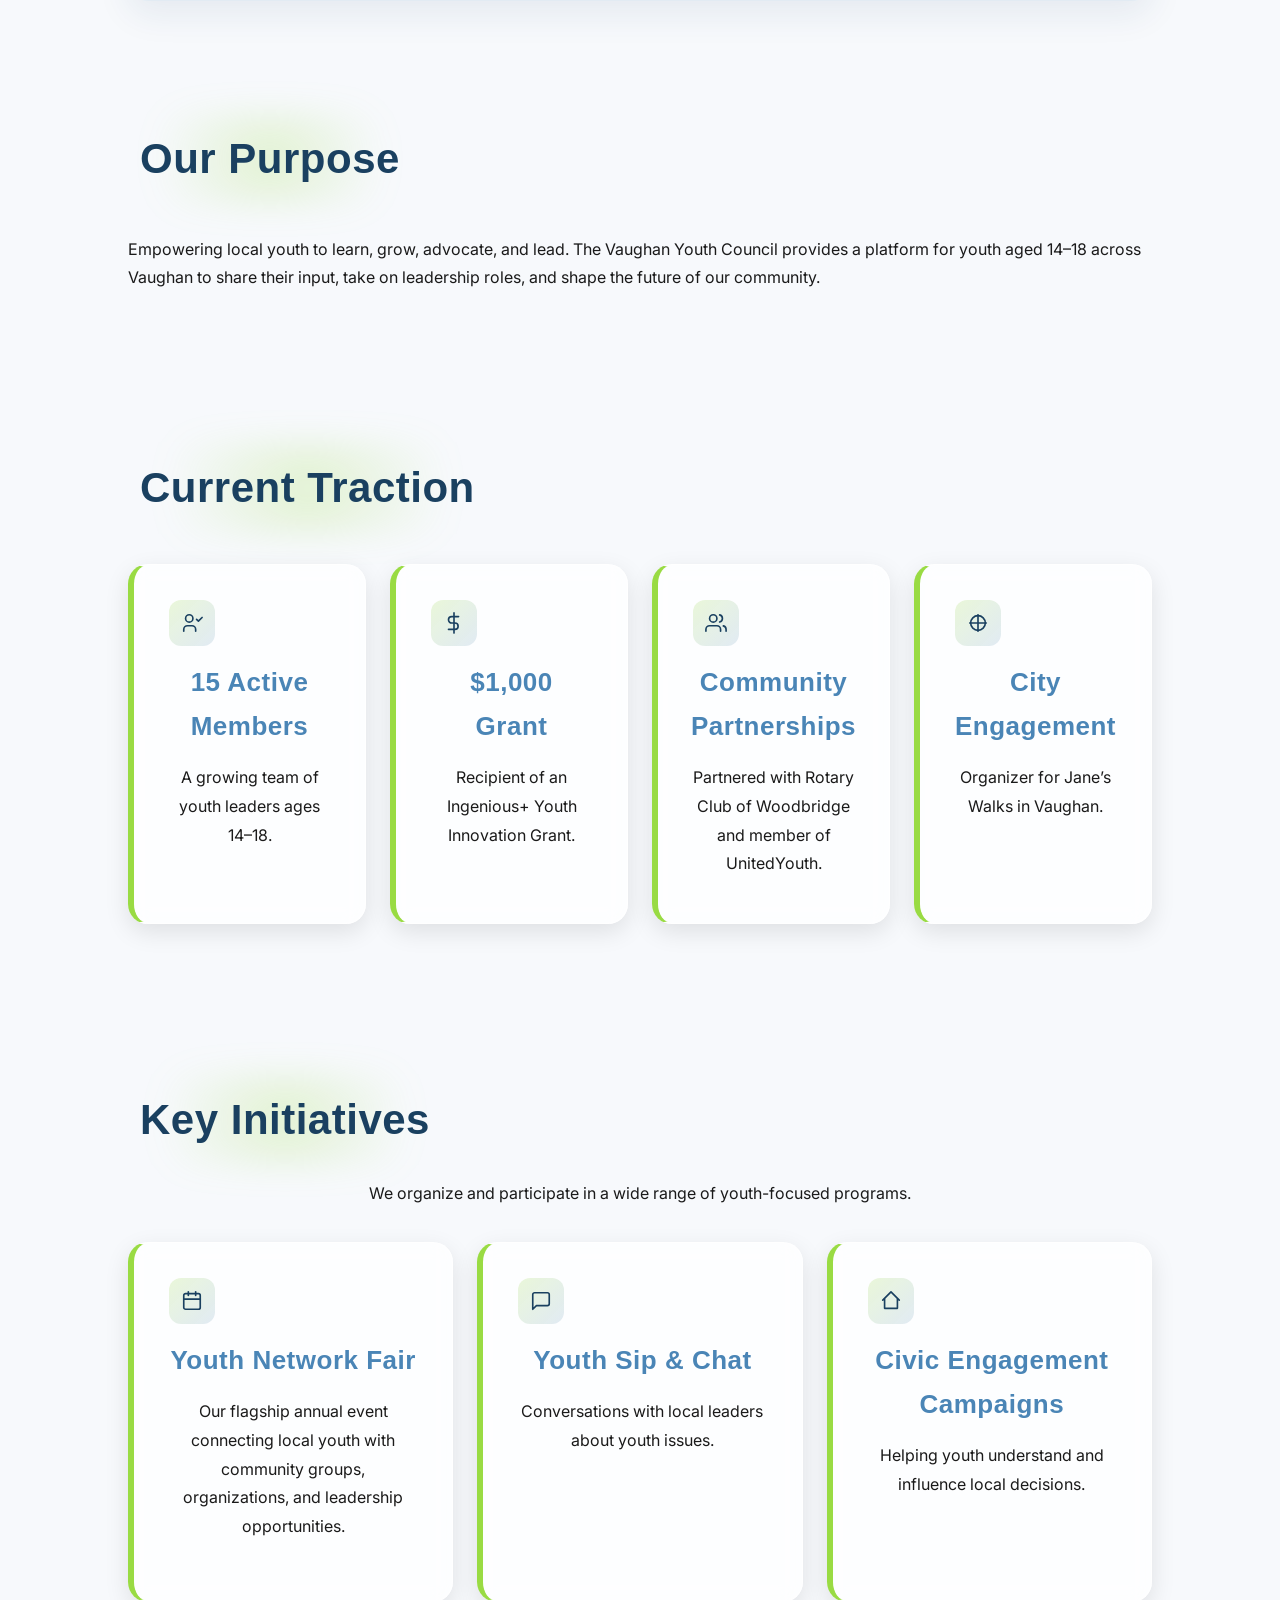
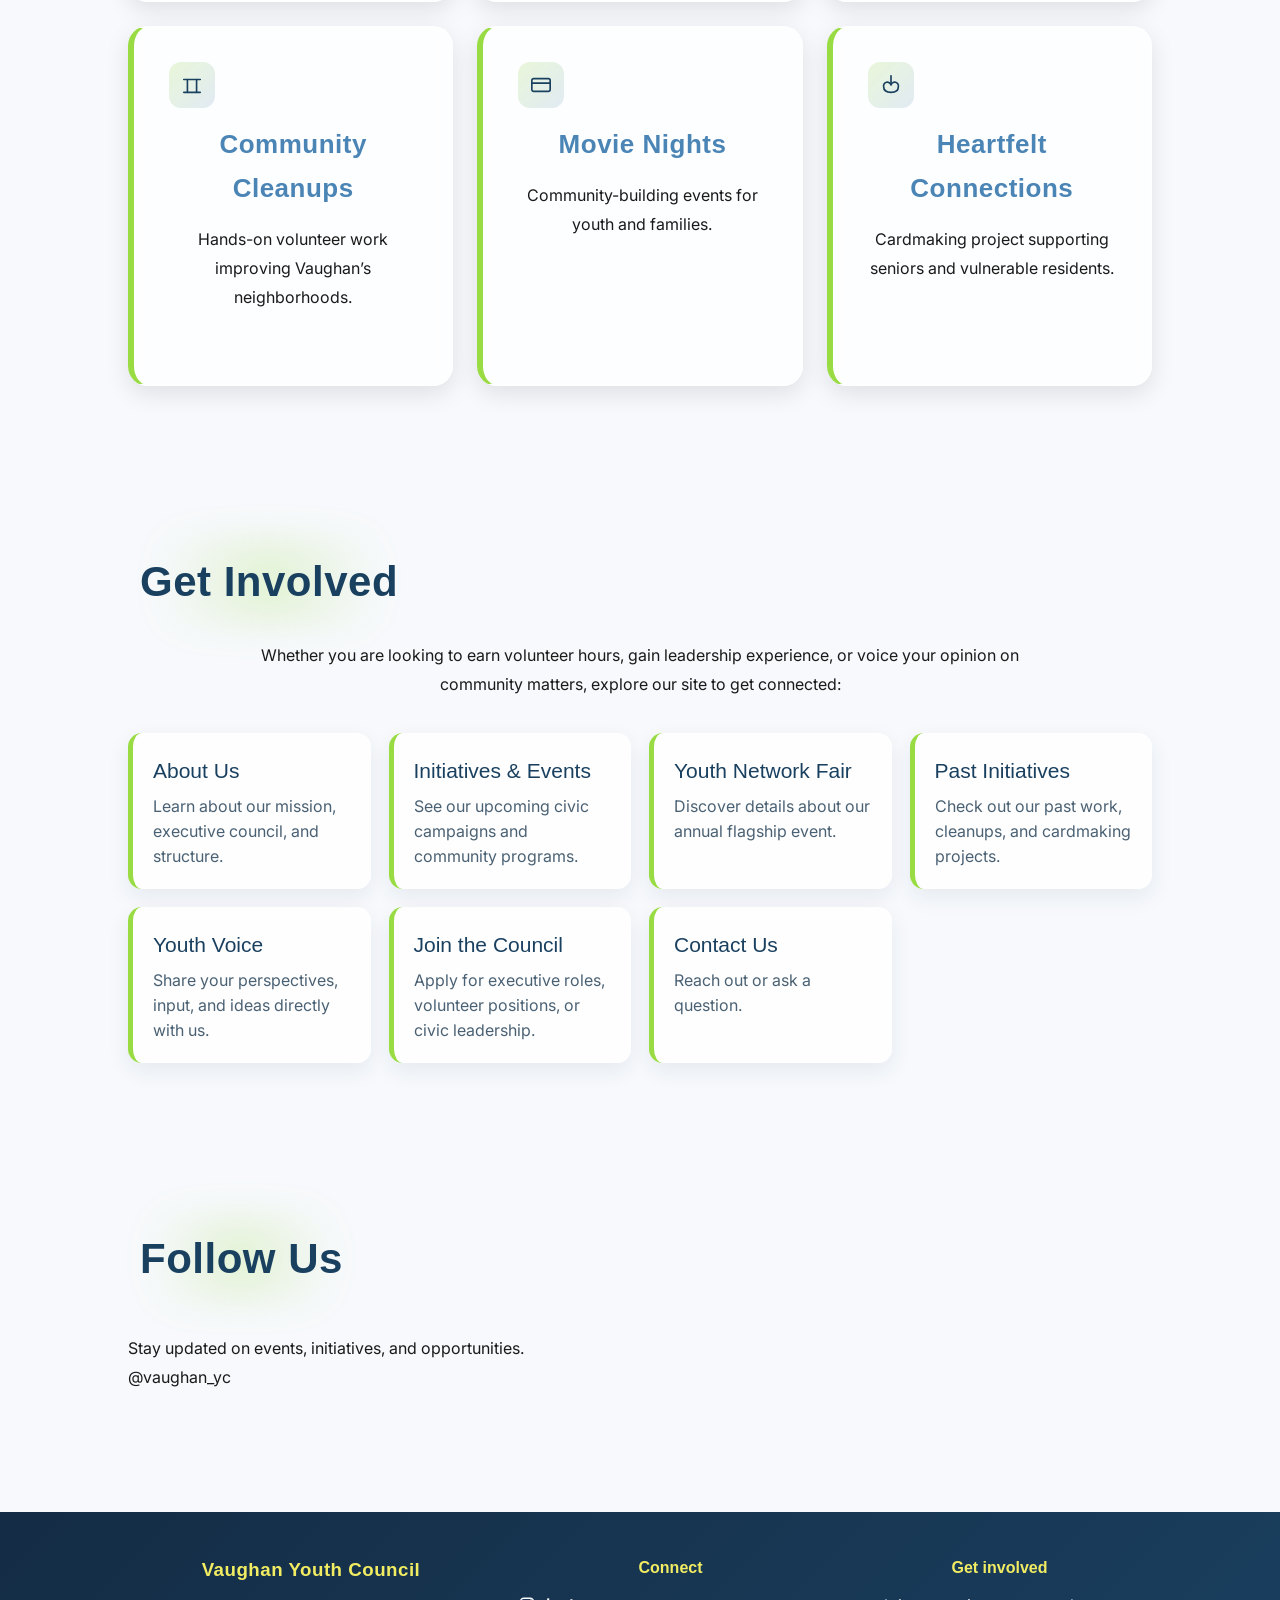
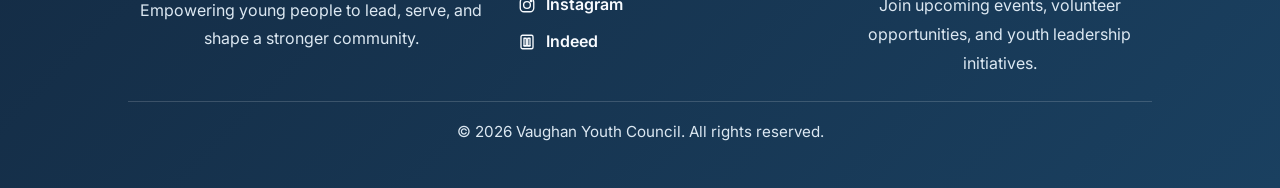
==== commit 3d6de6eb: "Initial commit" ====
--- a/index.html
+++ b/index.html
@@ -43,21 +43,21 @@
 </header>
 
 <section class="hero home-hero">
-    <h2>Where youth advocate, grow, and give back</h2>
-    <p>Empowering Vaughan youth through leadership, civic engagement, and meaningful community impact.</p>
+    <h2>Empowering local youth to learn, grow, advocate, and lead</h2>
+    <p>The Vaughan Youth Council provides a platform for youth aged 14–18 across Vaughan to share their input, take on leadership roles, and shape the future of our community.</p>
     <a href="join.html" class="button">Get Involved</a>
 </section>
 
-<section class="feature-band section-fade">
+<section class="feature-band feature-band-reverse section-fade">
     <div class="feature-panel">
         <div class="feature-copy">
             <p class="eyebrow">Who we are</p>
-            <h3>A youth-led council building confidence, connection, and community.</h3>
-            <p>We are a group of young people in Vaughan who care deeply about civic engagement, leadership, and creating welcoming spaces for collaboration.</p>
+            <h3>A youth-led council creating space for young people to engage and lead.</h3>
+            <p>The Vaughan Youth Council is a youth-led initiative created to address the lack of accessible opportunities for young people to engage and lead civic activities.</p>
             <div class="feature-pill-group">
-                <span class="pill">Youth-led</span>
-                <span class="pill">Inclusive</span>
-                <span class="pill">Community-driven</span>
+                <span class="pill">Advocacy</span>
+                <span class="pill">Growth</span>
+                <span class="pill">Giving back</span>
             </div>
         </div>
         <div class="feature-media">
@@ -70,12 +70,12 @@
     <div class="feature-panel">
         <div class="feature-copy">
             <p class="eyebrow">What we do</p>
-            <h3>Creating space for young people to lead with confidence.</h3>
-            <p>We combine civic insight, practical workshops, and community service to help youth turn ideas into meaningful impact.</p>
+            <h3>Helping youth build skills, connections, and lasting community impact.</h3>
+            <p>We organize workshops, conversations with community leaders, youth advocacy campaigns, and volunteer projects that help young people become active contributors to society.</p>
             <div class="feature-pill-group">
                 <span class="pill">Leadership</span>
-                <span class="pill">Community</span>
-                <span class="pill">Advocacy</span>
+                <span class="pill">Civic engagement</span>
+                <span class="pill">Community service</span>
             </div>
         </div>
         <div class="feature-media">
@@ -87,22 +87,22 @@
 <section class="wave-top section-fade">
     <h2>Our Purpose</h2>
     <p>
-        We are a youth-led council dedicated to creating opportunities for young people to connect,
-        contribute, and lead. With 15 passionate members, we work to build long-term youth-driven
-        initiatives that strengthen our community.
+        Empowering local youth to learn, grow, advocate, and lead. The Vaughan Youth Council provides
+        a platform for youth aged 14–18 across Vaughan to share their input, take on leadership roles,
+        and shape the future of our community.
     </p>
 </section>
 
 <section class="wave-bottom section-fade">
     <h2>Current Traction</h2>
 
-    <div class="card-container">
+    <div class="card-container home-card-grid home-traction-grid">
         <div class="card">
             <span class="card-icon" aria-hidden="true">
                 <svg viewBox="0 0 24 24"><path d="M16 21v-2a4 4 0 0 0-4-4H7a4 4 0 0 0-4 4v2"></path><circle cx="9" cy="7" r="4"></circle><path d="M17 8l2 2 4-4"></path></svg>
             </span>
             <h3>15 Active Members</h3>
-            <p>A growing team of youth leaders ages 14–20.</p>
+            <p>A growing team of youth leaders ages 14–18.</p>
         </div>
 
         <div class="card">
@@ -133,8 +133,17 @@
 
 <section class="wave-top section-fade">
     <h2>Key Initiatives</h2>
-
-    <div class="card-container">
+    <p class="home-section-lede">We organize and participate in a wide range of youth-focused programs.</p>
+
+    <div class="card-container home-card-grid home-initiative-grid">
+        <div class="card">
+            <span class="card-icon" aria-hidden="true">
+                <svg viewBox="0 0 24 24"><rect x="3" y="4" width="18" height="17" rx="2"></rect><path d="M8 2v4"></path><path d="M16 2v4"></path><path d="M3 10h18"></path></svg>
+            </span>
+            <h3>Youth Network Fair</h3>
+            <p>Our flagship annual event connecting local youth with community groups, organizations, and leadership opportunities.</p>
+        </div>
+
         <div class="card">
             <span class="card-icon" aria-hidden="true">
                 <svg viewBox="0 0 24 24"><path d="M21 15a2 2 0 0 1-2 2H7l-4 4V5a2 2 0 0 1 2-2h14a2 2 0 0 1 2 2z"></path></svg>
@@ -175,6 +184,20 @@
             <p>Cardmaking project supporting seniors and vulnerable residents.</p>
         </div>
     </div>
+</section>
+
+<section class="section-fade home-involvement">
+    <h2>Get Involved</h2>
+    <p class="home-section-lede">Whether you are looking to earn volunteer hours, gain leadership experience, or voice your opinion on community matters, explore our site to get connected:</p>
+    <ul class="home-link-list">
+        <li><a href="about.html"><strong>About Us</strong><span>Learn about our mission, executive council, and structure.</span></a></li>
+        <li><a href="initiatives.html"><strong>Initiatives &amp; Events</strong><span>See our upcoming civic campaigns and community programs.</span></a></li>
+        <li><a href="vaughan-youth-network-fair.html"><strong>Youth Network Fair</strong><span>Discover details about our annual flagship event.</span></a></li>
+        <li><a href="past-initiatives.html"><strong>Past Initiatives</strong><span>Check out our past work, cleanups, and cardmaking projects.</span></a></li>
+        <li><a href="youthvoice.html"><strong>Youth Voice</strong><span>Share your perspectives, input, and ideas directly with us.</span></a></li>
+        <li><a href="join.html"><strong>Join the Council</strong><span>Apply for executive roles, volunteer positions, or civic leadership.</span></a></li>
+        <li><a href="contact.html"><strong>Contact Us</strong><span>Reach out or ask a question.</span></a></li>
+    </ul>
 </section>
 
 <section class="wave-bottom section-fade">
--- a/style.css
+++ b/style.css
@@ -300,6 +300,10 @@
     transition: all 0.3s ease;
 }
 
+#menu-toggle {
+    display: none;
+}
+
 #dark-toggle:hover,
 #menu-toggle:hover,
 #dark-toggle:focus-visible,
@@ -481,6 +485,63 @@
     z-index: -1;
 }
 
+.home-section-lede {
+    max-width: 760px;
+    margin: -16px auto 34px;
+    text-align: center;
+}
+
+.home-link-list {
+    display: grid;
+    grid-template-columns: repeat(auto-fit, minmax(240px, 1fr));
+    gap: 18px;
+    max-width: 1100px;
+    margin: 0 auto;
+    padding: 0;
+    list-style: none;
+}
+
+.home-link-list a {
+    display: flex;
+    flex-direction: column;
+    gap: 6px;
+    height: 100%;
+    padding: 20px;
+    border-left: 5px solid #99db43;
+    border-radius: 14px;
+    background: rgba(255,255,255,0.82);
+    color: #1a4060;
+    text-decoration: none;
+    box-shadow: 0 8px 22px rgba(26,64,96,0.08);
+    transition: transform 0.3s ease, box-shadow 0.3s ease;
+}
+
+.home-link-list a:hover,
+.home-link-list a:focus-visible {
+    transform: translateY(-4px);
+    box-shadow: 0 14px 28px rgba(26,64,96,0.14);
+}
+
+.home-link-list strong {
+    font-family: "Norwester", sans-serif;
+    font-size: 21px;
+    font-weight: 400;
+}
+
+.home-link-list span {
+    color: #4a6173;
+    line-height: 1.55;
+}
+
+body.dark .home-link-list a {
+    background: rgba(20,38,53,0.9);
+    color: #f4f7fb;
+}
+
+body.dark .home-link-list span {
+    color: #c7d4df;
+}
+
 .about-grid {
     display: grid;
     grid-template-columns: 1.6fr 1fr;
@@ -632,6 +693,49 @@
     letter-spacing: 1px;
 }
 
+.members-section {
+    background: rgba(232,238,245,0.55);
+}
+
+.members-grid {
+    display: grid;
+    grid-template-columns: repeat(3, minmax(0, 1fr));
+    gap: 18px;
+    max-width: 1000px;
+    margin: 0 auto;
+}
+
+.member-card {
+    display: flex;
+    align-items: center;
+    min-height: 92px;
+    padding: 22px 24px;
+    background: rgba(255,255,255,0.86);
+    border: 1px solid rgba(74,133,182,0.16);
+    border-left: 5px solid #99db43;
+    border-radius: 14px;
+    box-shadow: 0 8px 22px rgba(26,64,96,0.08);
+}
+
+.member-card h3 {
+    color: #1a4060;
+    font-size: 21px;
+    line-height: 1.25;
+}
+
+body.dark .members-section {
+    background: rgba(15,27,38,0.7);
+}
+
+body.dark .member-card {
+    background: rgba(20,38,53,0.92);
+    border-color: rgba(153,219,67,0.28);
+}
+
+body.dark .member-card h3 {
+    color: #f4f7fb;
+}
+
 body.dark .value-card h3,
 body.dark .value-card p,
 body.dark .value-number {
@@ -662,6 +766,10 @@
         grid-template-columns: 1fr;
     }
 
+    .members-grid {
+        grid-template-columns: repeat(2, minmax(0, 1fr));
+    }
+
     .about-panel {
         padding: 22px;
     }
@@ -669,6 +777,12 @@
     .about-photo,
     .about-photo img {
         min-height: 280px;
+    }
+}
+
+@media (max-width: 520px) {
+    .members-grid {
+        grid-template-columns: 1fr;
     }
 }
 
@@ -689,7 +803,7 @@
    FEATURE BAND
 ----------------------------------------------------------- */
 .feature-band {
-    padding: 20px 10% 10px;
+    padding: 42px 10%;
 }
 
 .feature-panel {
@@ -697,11 +811,11 @@
     grid-template-columns: 1.1fr 0.9fr;
     gap: 24px;
     align-items: center;
-    background: linear-gradient(135deg, rgba(255,255,255,0.95), rgba(240,247,255,0.92));
+    background: rgba(255,255,255,0.92);
     border: 1px solid rgba(74,133,182,0.16);
-    border-radius: 24px;
-    padding: 32px;
-    box-shadow: 0 16px 36px rgba(26,64,96,0.12);
+    border-radius: 20px;
+    padding: 28px;
+    box-shadow: 0 14px 34px rgba(26,64,96,0.08);
     overflow: hidden;
     position: relative;
     transition: transform 0.35s ease, box-shadow 0.35s ease;
@@ -714,7 +828,7 @@
 
 .feature-media {
     min-height: 240px;
-    border-radius: 18px;
+    border-radius: 14px;
     overflow: hidden;
     box-shadow: 0 10px 24px rgba(26,64,96,0.12);
     transform: perspective(1000px) rotateY(-2deg);
@@ -724,6 +838,14 @@
 .feature-media:hover {
     transform: perspective(1000px) rotateY(0deg) scale(1.02);
     box-shadow: 0 16px 30px rgba(26,64,96,0.18);
+}
+
+.feature-band-reverse .feature-panel {
+    grid-template-columns: 0.9fr 1.1fr;
+}
+
+.feature-band-reverse .feature-media {
+    order: -1;
 }
 
 .feature-media img {
@@ -775,7 +897,7 @@
 }
 
 .feature-copy h3 {
-    font-size: 30px;
+    font-size: 27px;
     margin-bottom: 12px;
     color: #1a4060;
 }
@@ -828,6 +950,24 @@
     display: flex;
     gap: 30px;
     flex-wrap: wrap;
+}
+
+.home-card-grid {
+    display: grid;
+    gap: 24px;
+}
+
+.home-traction-grid {
+    grid-template-columns: repeat(4, minmax(0, 1fr));
+}
+
+.home-initiative-grid {
+    grid-template-columns: repeat(3, minmax(0, 1fr));
+}
+
+.home-card-grid .card {
+    min-width: 0;
+    max-width: none;
 }
 
 .executive-row {
@@ -1545,6 +1685,52 @@
     text-transform: uppercase;
 }
 
+.network-fair-registration {
+    padding-top: 64px;
+    padding-bottom: 64px;
+    background: rgba(255,255,255,0.72);
+    text-align: center;
+}
+
+.network-fair-registration-copy {
+    max-width: 680px;
+    margin: 0 auto;
+}
+
+.network-fair-registration .eyebrow {
+    margin-bottom: 8px;
+    color: #4a85b6;
+    font-weight: 700;
+    letter-spacing: 0.08em;
+    text-transform: uppercase;
+}
+
+.network-fair-registration h2 {
+    margin-bottom: 24px;
+    color: #1a4060;
+}
+
+.network-fair-registration p:not(.eyebrow) {
+    max-width: 600px;
+    margin: 0 auto;
+}
+
+.network-fair-registration .button {
+    margin-top: 24px;
+}
+
+body.dark .network-fair-registration {
+    background: rgba(20,38,53,0.72);
+}
+
+body.dark .network-fair-registration .eyebrow {
+    color: #99db43;
+}
+
+body.dark .network-fair-registration h2 {
+    color: #f8fbff;
+}
+
 .network-fair-content,
 .organization-section {
     padding-top: 76px;
@@ -1559,7 +1745,7 @@
 
 .network-fair-intro h2 {
     display: block;
-    margin-bottom: 16px;
+    margin-bottom: 28px;
 }
 
 .network-fair-intro .eyebrow {
@@ -1647,10 +1833,16 @@
     border-radius: 0;
 }
 
+.vff-logo-placeholder {
+    background: #1a4060;
+    border-radius: 14px;
+    padding: 12px;
+}
+
 .organization-logo {
     display: block;
-    width: 220px;
-    height: 140px;
+    width: 100%;
+    height: 100%;
     object-fit: contain;
 }
 
@@ -1841,12 +2033,25 @@
         grid-template-columns: 1fr;
     }
 
+    .feature-band-reverse .feature-panel {
+        grid-template-columns: 1fr;
+    }
+
+    .feature-band-reverse .feature-media {
+        order: 0;
+    }
+
     .feature-media {
         min-height: 220px;
     }
 
     .card-container {
         flex-direction: column;
+    }
+
+    .home-traction-grid,
+    .home-initiative-grid {
+        grid-template-columns: 1fr;
     }
 
     .priority-grid {
@@ -1907,3 +2112,230 @@
         grid-template-columns: 1fr;
     }
 }
+
+/* -----------------------------------------------------------
+   SMALL-SCREEN SIZING
+----------------------------------------------------------- */
+img,
+iframe {
+    max-width: 100%;
+}
+
+@media (max-width: 900px) {
+    header {
+        flex-wrap: wrap;
+        padding: 14px 5%;
+        gap: 8px;
+    }
+
+    .site-brand {
+        min-width: 0;
+        flex: 1 1 auto;
+        padding: 6px 10px;
+    }
+
+    .site-title {
+        min-width: 0;
+    }
+
+    .site-title-text {
+        font-size: clamp(0.95rem, 3.8vw, 1.25rem);
+        line-height: 1.15;
+    }
+
+    .site-logo {
+        width: 48px;
+        height: 48px;
+    }
+
+    #menu-toggle,
+    #dark-toggle {
+        flex: 0 0 auto;
+        margin-left: 6px;
+        padding: 8px;
+        min-width: 44px;
+        min-height: 44px;
+    }
+
+    header nav,
+    header nav.open {
+        order: 4;
+        width: 100%;
+        margin: 0;
+        padding: 12px 0 4px;
+        border-radius: 0;
+        gap: 2px;
+    }
+
+    header nav a,
+    header nav .nav-dropdown > a,
+    header nav .button,
+    header nav .join-btn {
+        width: 100%;
+        margin: 0;
+        padding: 11px 12px;
+        text-align: left;
+        font-size: 1rem;
+    }
+
+    header nav .button,
+    header nav .join-btn {
+        justify-content: flex-start;
+        margin-top: 4px;
+    }
+
+    .dropdown-menu a {
+        padding: 9px 12px 9px 24px;
+        white-space: normal;
+    }
+
+    section,
+    .feature-band,
+    .network-fair-banner {
+        padding-left: 5%;
+        padding-right: 5%;
+    }
+
+    section {
+        padding-top: 56px;
+        padding-bottom: 56px;
+    }
+
+    section h2 {
+        display: block;
+        font-size: clamp(1.9rem, 8vw, 2.6rem);
+        line-height: 1.1;
+        margin-bottom: 28px;
+    }
+
+    .hero {
+        min-height: 0;
+        padding-top: 78px;
+        padding-bottom: 78px;
+    }
+
+    .hero h2,
+    .network-fair-banner h2,
+    .contact-intro h2 {
+        font-size: clamp(2rem, 10vw, 3.25rem);
+        padding: 0;
+    }
+
+    .hero p,
+    .network-fair-lede,
+    .contact-lead {
+        font-size: 1rem;
+    }
+
+    .feature-panel,
+    .carousel-card,
+    .contact-details,
+    .contact-form-panel,
+    .organization-card {
+        padding: 20px;
+    }
+
+    .about-panel,
+    .value-card,
+    .priority-card,
+    .form-card {
+        padding: 20px;
+    }
+
+    .card,
+    .home-card-grid .card {
+        min-width: 0;
+        max-width: none;
+        min-height: 0;
+        padding: 24px 20px;
+    }
+
+    .card-container {
+        gap: 18px;
+    }
+
+    .carousel-stage,
+    .past-initiatives-page .carousel-stage {
+        min-height: 56vw;
+        max-height: 380px;
+    }
+
+    .calendar-frame iframe {
+        height: 600px;
+    }
+
+    .organization-placeholder {
+        width: 100%;
+        max-width: 240px;
+        margin: 0 auto;
+    }
+
+    .footer-content {
+        gap: 30px;
+    }
+}
+
+@media (max-width: 520px) {
+    .site-brand {
+        padding: 5px 8px;
+    }
+
+    .site-title {
+        gap: 8px;
+    }
+
+    .site-logo {
+        width: 42px;
+        height: 42px;
+    }
+
+    #menu-toggle,
+    #dark-toggle {
+        font-size: 19px;
+        min-width: 40px;
+        min-height: 40px;
+        padding: 6px;
+    }
+
+    .button {
+        width: 100%;
+        margin-top: 24px;
+        padding: 13px 20px;
+        text-align: center;
+    }
+
+    .contact-intro,
+    .network-fair-banner {
+        padding-top: 58px;
+        padding-bottom: 64px;
+    }
+
+    .contact-details,
+    .contact-form-panel,
+    .feature-panel,
+    .carousel-card,
+    .organization-card {
+        border-radius: 16px;
+        padding: 16px;
+    }
+
+    .feature-media {
+        min-height: 190px;
+    }
+
+    .carousel-copy h3,
+    .feature-copy h3,
+    .contact-details h3,
+    .contact-form-panel h3 {
+        font-size: 1.5rem;
+    }
+
+    .network-fair-details span {
+        width: 100%;
+    }
+
+    .site-footer {
+        padding-left: 5%;
+        padding-right: 5%;
+    }
+}
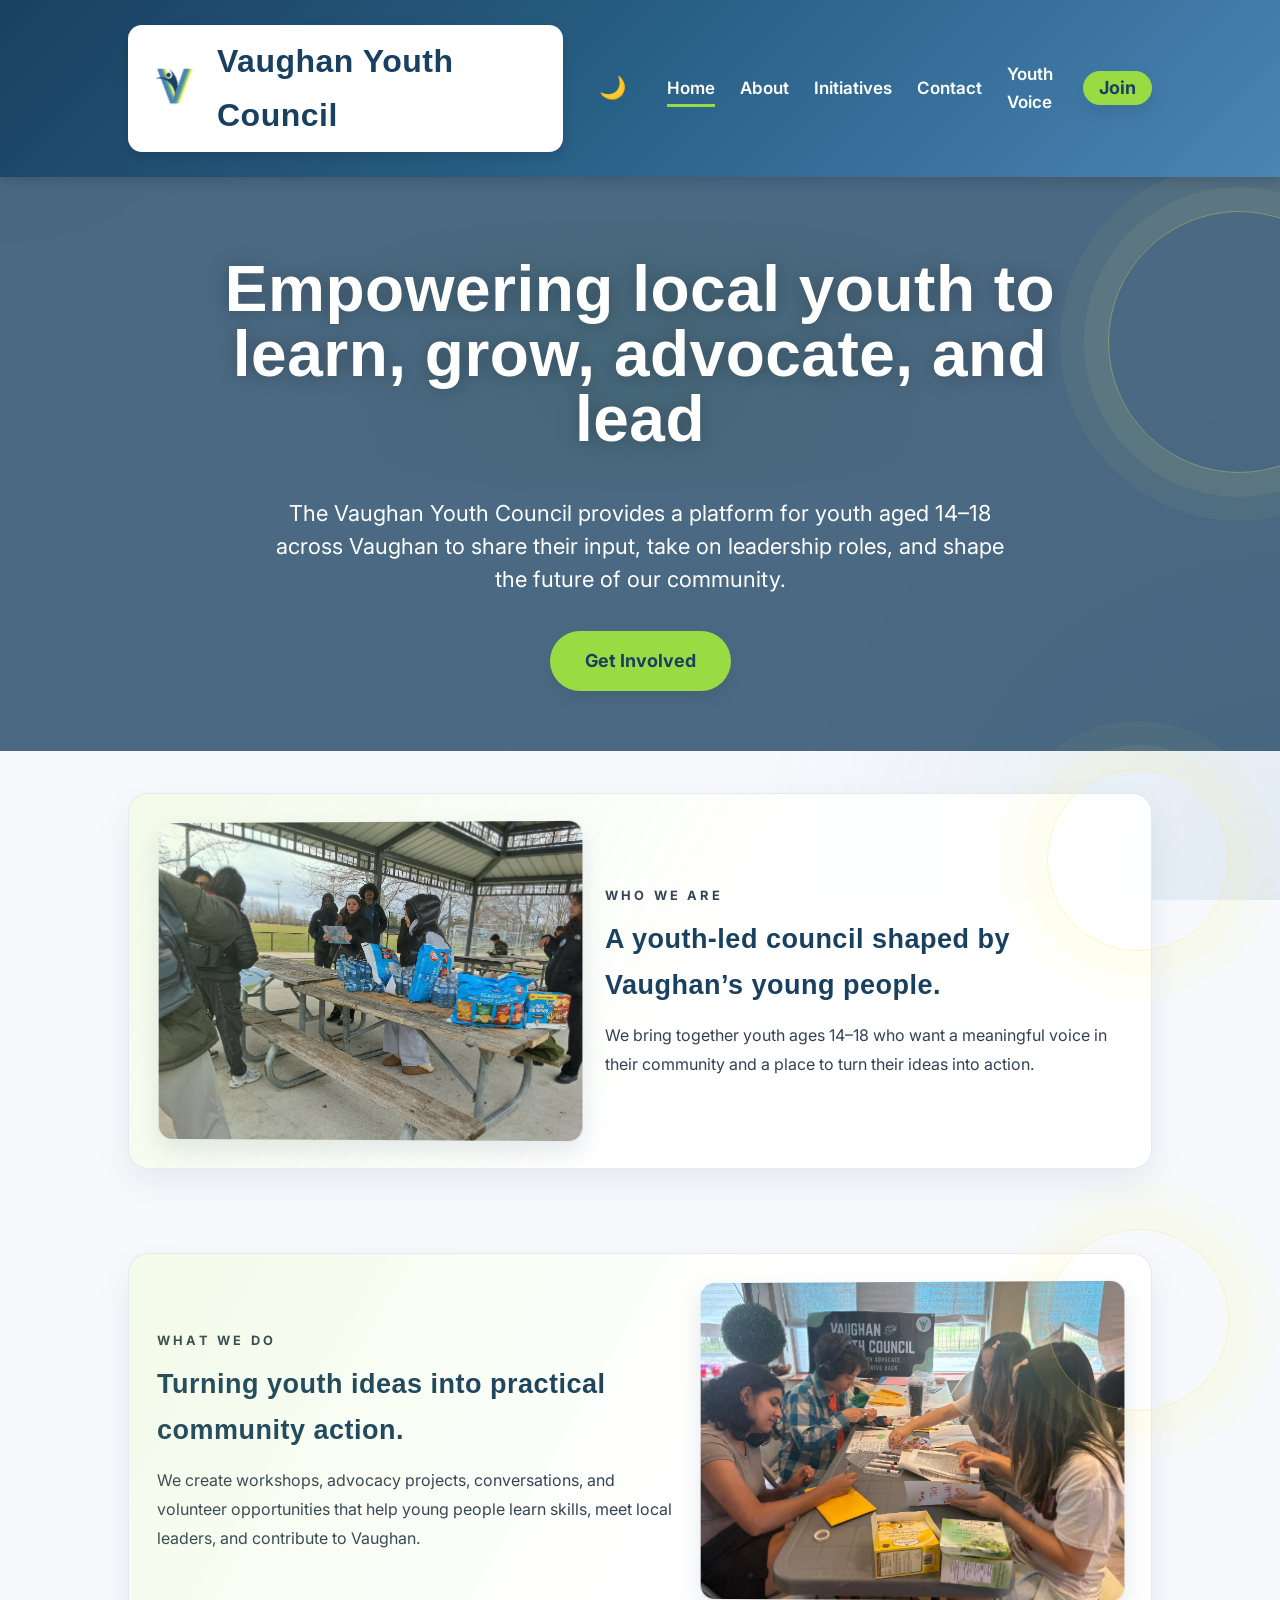
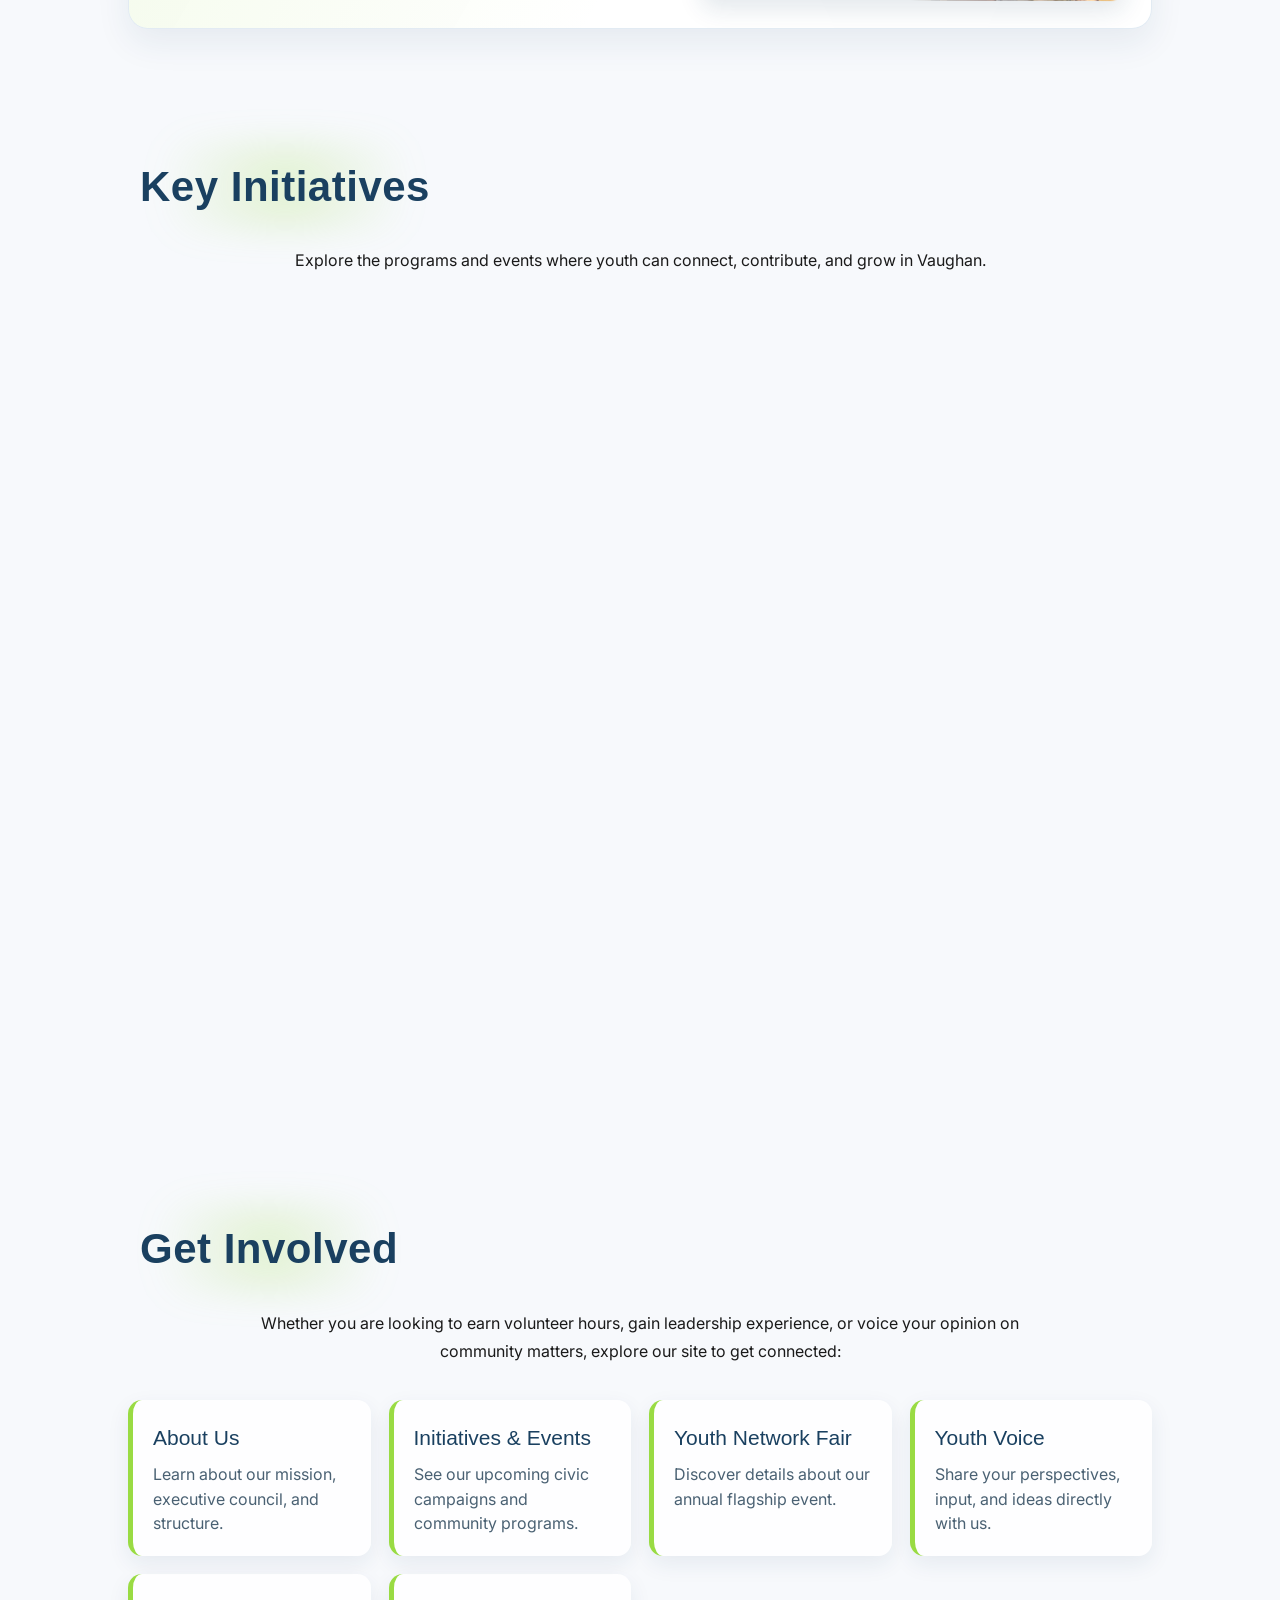
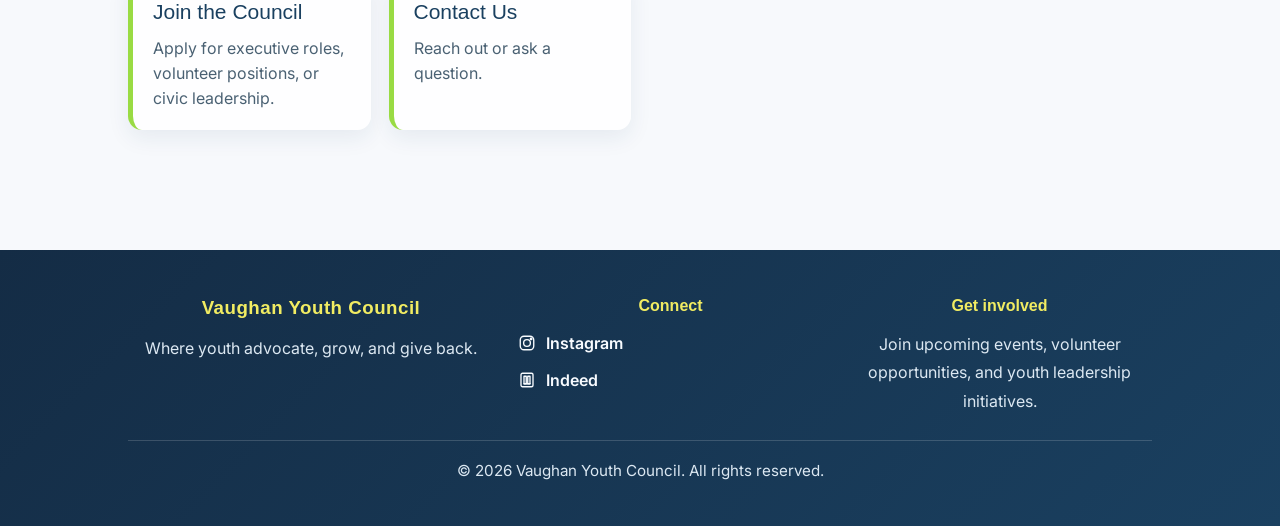
==== commit b363a4ee: "update site" ====
--- a/index.html
+++ b/index.html
@@ -33,7 +33,6 @@
             <div class="dropdown-menu">
                 <a href="initiatives.html">Current Initiatives</a>
                 <a href="vaughan-youth-network-fair.html">Vaughan Youth Network Fair</a>
-                <a href="past-initiatives.html">Past Initiatives</a>
             </div>
         </div>
         <a href="contact.html">Contact</a>
@@ -52,16 +51,11 @@
     <div class="feature-panel">
         <div class="feature-copy">
             <p class="eyebrow">Who we are</p>
-            <h3>A youth-led council creating space for young people to engage and lead.</h3>
-            <p>The Vaughan Youth Council is a youth-led initiative created to address the lack of accessible opportunities for young people to engage and lead civic activities.</p>
-            <div class="feature-pill-group">
-                <span class="pill">Advocacy</span>
-                <span class="pill">Growth</span>
-                <span class="pill">Giving back</span>
-            </div>
+            <h3>A youth-led council shaped by Vaughan’s young people.</h3>
+            <p>We bring together youth ages 14–18 who want a meaningful voice in their community and a place to turn their ideas into action.</p>
         </div>
         <div class="feature-media">
-            <img src="https://images.unsplash.com/photo-1511632765486-a01980e01a18?auto=format&fit=crop&w=1000&q=80" alt="Youth collaborating in a community setting">
+            <img src="IMG_6146.JPG" alt="Vaughan Youth Council members gathering outdoors">
         </div>
     </div>
 </section>
@@ -70,70 +64,18 @@
     <div class="feature-panel">
         <div class="feature-copy">
             <p class="eyebrow">What we do</p>
-            <h3>Helping youth build skills, connections, and lasting community impact.</h3>
-            <p>We organize workshops, conversations with community leaders, youth advocacy campaigns, and volunteer projects that help young people become active contributors to society.</p>
-            <div class="feature-pill-group">
-                <span class="pill">Leadership</span>
-                <span class="pill">Civic engagement</span>
-                <span class="pill">Community service</span>
-            </div>
+            <h3>Turning youth ideas into practical community action.</h3>
+            <p>We create workshops, advocacy projects, conversations, and volunteer opportunities that help young people learn skills, meet local leaders, and contribute to Vaughan.</p>
         </div>
         <div class="feature-media">
-            <img src="https://images.unsplash.com/photo-1529156069898-49953e39b3ac?auto=format&fit=crop&w=1000&q=80" alt="Volunteers and youth taking part in a community project">
-        </div>
-    </div>
-</section>
-
-<section class="wave-top section-fade">
-    <h2>Our Purpose</h2>
-    <p>
-        Empowering local youth to learn, grow, advocate, and lead. The Vaughan Youth Council provides
-        a platform for youth aged 14–18 across Vaughan to share their input, take on leadership roles,
-        and shape the future of our community.
-    </p>
-</section>
-
-<section class="wave-bottom section-fade">
-    <h2>Current Traction</h2>
-
-    <div class="card-container home-card-grid home-traction-grid">
-        <div class="card">
-            <span class="card-icon" aria-hidden="true">
-                <svg viewBox="0 0 24 24"><path d="M16 21v-2a4 4 0 0 0-4-4H7a4 4 0 0 0-4 4v2"></path><circle cx="9" cy="7" r="4"></circle><path d="M17 8l2 2 4-4"></path></svg>
-            </span>
-            <h3>15 Active Members</h3>
-            <p>A growing team of youth leaders ages 14–18.</p>
-        </div>
-
-        <div class="card">
-            <span class="card-icon" aria-hidden="true">
-                <svg viewBox="0 0 24 24"><line x1="12" y1="1" x2="12" y2="23"></line><path d="M17 5H9.5a3.5 3.5 0 0 0 0 7H13a3.5 3.5 0 0 1 0 7H6"></path></svg>
-            </span>
-            <h3>$1,000 Grant</h3>
-            <p>Recipient of an Ingenious+ Youth Innovation Grant.</p>
-        </div>
-
-        <div class="card">
-            <span class="card-icon" aria-hidden="true">
-                <svg viewBox="0 0 24 24"><path d="M17 21v-2a4 4 0 0 0-4-4H5a4 4 0 0 0-4 4v2"></path><circle cx="9" cy="7" r="4"></circle><path d="M23 21v-2a4 4 0 0 0-3-3.87"></path><path d="M16 3.13a4 4 0 0 1 0 7.75"></path></svg>
-            </span>
-            <h3>Community Partnerships</h3>
-            <p>Partnered with Rotary Club of Woodbridge and member of UnitedYouth.</p>
-        </div>
-
-        <div class="card">
-            <span class="card-icon" aria-hidden="true">
-                <svg viewBox="0 0 24 24"><path d="M3 12h18"></path><path d="M12 3v18"></path><circle cx="12" cy="12" r="8"></circle></svg>
-            </span>
-            <h3>City Engagement</h3>
-            <p>Organizer for Jane’s Walks in Vaughan.</p>
+            <img src="IMG_7879.jpeg" alt="Youth taking part in a community workshop">
         </div>
     </div>
 </section>
 
 <section class="wave-top section-fade">
     <h2>Key Initiatives</h2>
-    <p class="home-section-lede">We organize and participate in a wide range of youth-focused programs.</p>
+    <p class="home-section-lede">Explore the programs and events where youth can connect, contribute, and grow in Vaughan.</p>
 
     <div class="card-container home-card-grid home-initiative-grid">
         <div class="card">
@@ -165,7 +107,7 @@
                 <svg viewBox="0 0 24 24"><path d="M3 6h18"></path><path d="M7 6v14"></path><path d="M17 6v14"></path><path d="M3 20h18"></path></svg>
             </span>
             <h3>Community Cleanups</h3>
-            <p>Hands-on volunteer work improving Vaughan’s neighborhoods.</p>
+            <p>Hands-on volunteer work improving Vaughan’s public spaces.</p>
         </div>
 
         <div class="card">
@@ -173,7 +115,7 @@
                 <svg viewBox="0 0 24 24"><rect x="2" y="5" width="20" height="14" rx="2"></rect><path d="M2 10h20"></path></svg>
             </span>
             <h3>Movie Nights</h3>
-            <p>Community-building events for youth and families.</p>
+            <p>Community-building events for youth.</p>
         </div>
 
         <div class="card">
@@ -193,27 +135,20 @@
         <li><a href="about.html"><strong>About Us</strong><span>Learn about our mission, executive council, and structure.</span></a></li>
         <li><a href="initiatives.html"><strong>Initiatives &amp; Events</strong><span>See our upcoming civic campaigns and community programs.</span></a></li>
         <li><a href="vaughan-youth-network-fair.html"><strong>Youth Network Fair</strong><span>Discover details about our annual flagship event.</span></a></li>
-        <li><a href="past-initiatives.html"><strong>Past Initiatives</strong><span>Check out our past work, cleanups, and cardmaking projects.</span></a></li>
         <li><a href="youthvoice.html"><strong>Youth Voice</strong><span>Share your perspectives, input, and ideas directly with us.</span></a></li>
         <li><a href="join.html"><strong>Join the Council</strong><span>Apply for executive roles, volunteer positions, or civic leadership.</span></a></li>
         <li><a href="contact.html"><strong>Contact Us</strong><span>Reach out or ask a question.</span></a></li>
     </ul>
 </section>
 
-<section class="wave-bottom section-fade">
-    <h2>Follow Us</h2>
-    <p>Stay updated on events, initiatives, and opportunities.</p>
-    <p class="social">@vaughan_yc</p>
-</section>
-
 <footer class="site-footer">
     <div class="footer-content">
         <div>
             <h3>Vaughan Youth Council</h3>
-            <p>Empowering young people to lead, serve, and shape a stronger community.</p>
+            <p>Where youth advocate, grow, and give back.</p>
         </div>
         <div>
-            <h4>Connect</h4>
+            <h4><a href="contact.html">Connect</a></h4>
             <div class="footer-links">
                 <a href="https://www.instagram.com/vaughan_yc/" target="_blank" rel="noopener noreferrer" aria-label="Instagram">
                     <svg viewBox="0 0 24 24" aria-hidden="true"><rect x="3" y="3" width="18" height="18" rx="5"></rect><circle cx="12" cy="12" r="4.5"></circle><circle cx="17.5" cy="6.5" r="1"></circle></svg>
@@ -226,7 +161,7 @@
             </div>
         </div>
         <div>
-            <h4>Get involved</h4>
+            <h4><a href="join.html">Get involved</a></h4>
             <p>Join upcoming events, volunteer opportunities, and youth leadership initiatives.</p>
         </div>
     </div>
--- a/style.css
+++ b/style.css
@@ -1003,6 +1003,33 @@
     box-shadow: 0 18px 36px rgba(0,0,0,0.16);
 }
 
+.join-page section {
+    padding-top: 52px;
+    padding-bottom: 52px;
+}
+
+.join-page .wave-top > p {
+    max-width: 760px;
+    margin: 0 auto;
+    font-size: 1.2rem;
+    text-align: center;
+}
+
+.join-page .card-container {
+    justify-content: center;
+    gap: 20px;
+}
+
+.join-page .card {
+    min-height: 0;
+}
+
+.join-page > section .button {
+    display: block;
+    width: max-content;
+    margin: 28px auto 0;
+}
+
 .executive-photo {
     width: 100%;
     height: 220px;
@@ -1791,9 +1818,252 @@
     letter-spacing: 0.02em;
 }
 
-.venue-placeholder {
-    min-height: min(82vh, 900px);
+.venue-schedule {
+    display: grid;
+    gap: 0;
+    margin: 0;
+    padding: 0;
+    list-style: none;
+    border: 1px solid rgba(74,133,182,0.18);
+    border-radius: 14px;
+    overflow: hidden;
+    background: rgba(255,255,255,0.72);
+    box-shadow: 0 12px 30px rgba(26,64,96,0.1);
+}
+
+.venue-schedule li {
+    display: grid;
+    grid-template-columns: minmax(150px, 0.8fr) 1.2fr;
+    gap: 20px;
+    align-items: center;
+    padding: 20px 22px;
+    border-bottom: 1px solid rgba(74,133,182,0.14);
+}
+
+.venue-schedule li:last-child {
+    border-bottom: 0;
+}
+
+.venue-schedule time {
+    color: #1a4060;
+    font-size: 0.95rem;
+    font-weight: 700;
+}
+
+.venue-schedule p {
+    color: #263f52;
+    line-height: 1.55;
+}
+
+body.dark .venue-schedule {
+    background: rgba(20,38,53,0.92);
+    border-color: rgba(153,219,67,0.28);
+}
+
+body.dark .venue-schedule li {
+    border-color: rgba(153,219,67,0.18);
+}
+
+body.dark .venue-schedule time,
+body.dark .venue-schedule p {
+    color: #f4f7fb;
+}
+
+.event-map-frame {
+    position: relative;
     margin-bottom: 24px;
+    aspect-ratio: 4 / 3;
+    overflow: hidden;
+    border: 1px solid rgba(74,133,182,0.22);
+    border-radius: 14px;
+    background: #e8eef5;
+    box-shadow: 0 12px 30px rgba(26,64,96,0.1);
+}
+
+.event-map-image {
+    display: block;
+    width: 100%;
+    height: 100%;
+    object-fit: contain;
+}
+
+.event-map-trigger {
+    position: absolute;
+    right: 16px;
+    bottom: 16px;
+    border: 0;
+    border-radius: 999px;
+    padding: 11px 16px;
+    background: #1a4060;
+    color: white;
+    font: inherit;
+    font-weight: 700;
+    cursor: pointer;
+    box-shadow: 0 6px 16px rgba(0,0,0,0.18);
+}
+
+.event-map-trigger:hover,
+.event-map-trigger:focus-visible {
+    background: #285f85;
+}
+
+.event-map-dialog {
+    width: min(96vw, 1400px);
+    max-width: none;
+    max-height: 94vh;
+    padding: 0;
+    border: 0;
+    border-radius: 16px;
+    background: #f7f9fc;
+    color: #1a1a1a;
+    box-shadow: 0 24px 80px rgba(0,0,0,0.35);
+}
+
+.event-map-dialog::backdrop {
+    background: rgba(15,27,38,0.78);
+}
+
+.event-map-dialog-content {
+    display: grid;
+    grid-template-rows: auto minmax(0, 1fr) auto;
+    max-height: 94vh;
+    padding: 18px;
+}
+
+.event-map-dialog-header,
+.event-map-controls {
+    display: flex;
+    align-items: center;
+    justify-content: space-between;
+    gap: 12px;
+}
+
+.event-map-dialog-header {
+    padding: 0 0 14px;
+}
+
+.event-map-dialog-header h2 {
+    margin: 0;
+    color: #1a4060;
+    font-size: 28px;
+}
+
+.event-map-close,
+.event-map-zoom-in,
+.event-map-zoom-out,
+.event-map-reset {
+    border: 1px solid rgba(74,133,182,0.28);
+    border-radius: 8px;
+    background: white;
+    color: #1a4060;
+    font: inherit;
+    font-weight: 700;
+    cursor: pointer;
+}
+
+.event-map-close {
+    width: 42px;
+    height: 42px;
+    font-size: 28px;
+    line-height: 1;
+}
+
+.event-map-viewport {
+    min-height: 0;
+    overflow: auto;
+    border-radius: 10px;
+    background: #e8eef5;
+    text-align: center;
+}
+
+.event-map-zoom-image {
+    display: block;
+    width: 100%;
+    max-width: none;
+    transform-origin: center top;
+    transition: transform 0.2s ease;
+}
+
+.event-map-controls {
+    justify-content: center;
+    padding-top: 14px;
+}
+
+.event-map-zoom-in,
+.event-map-zoom-out {
+    width: 42px;
+    height: 42px;
+    font-size: 24px;
+}
+
+.event-map-reset {
+    padding: 10px 14px;
+}
+
+.event-map-close:hover,
+.event-map-close:focus-visible,
+.event-map-zoom-in:hover,
+.event-map-zoom-out:hover,
+.event-map-reset:hover,
+.event-map-close:focus-visible,
+.event-map-zoom-in:focus-visible,
+.event-map-zoom-out:focus-visible,
+.event-map-reset:focus-visible {
+    border-color: #4a85b6;
+    background: #e8eef5;
+}
+
+.event-map-zoom-in:disabled,
+.event-map-zoom-out:disabled {
+    cursor: not-allowed;
+    opacity: 0.45;
+}
+
+body.dark .event-map-dialog {
+    background: #142635;
+    color: #f4f7fb;
+}
+
+body.dark .event-map-dialog-header h2,
+body.dark .event-map-close,
+body.dark .event-map-zoom-in,
+body.dark .event-map-zoom-out,
+body.dark .event-map-reset {
+    color: #f4f7fb;
+}
+
+body.dark .event-map-close,
+body.dark .event-map-zoom-in,
+body.dark .event-map-zoom-out,
+body.dark .event-map-reset {
+    background: #1a4060;
+    border-color: rgba(153,219,67,0.35);
+}
+
+@media (max-width: 600px) {
+    .event-map-image {
+        height: 100%;
+    }
+
+    .event-map-trigger {
+        right: 10px;
+        bottom: 10px;
+        padding: 9px 12px;
+        font-size: 0.9rem;
+    }
+
+    .event-map-dialog {
+        width: 96vw;
+        border-radius: 12px;
+    }
+
+    .event-map-dialog-content {
+        padding: 12px;
+    }
+
+    .event-map-dialog-header h2 {
+        font-size: 22px;
+    }
 }
 
 .fair-planning-card h3,
@@ -1906,7 +2176,8 @@
 
 @media (max-width: 800px) {
     .fair-planning-grid,
-    .organization-card {
+    .organization-card,
+    .venue-schedule li {
         grid-template-columns: 1fr;
     }
 
@@ -1948,6 +2219,16 @@
     color: #f1ec62;
 }
 
+.site-footer h4 a {
+    color: inherit;
+    text-decoration: none;
+}
+
+.site-footer h4 a:hover,
+.site-footer h4 a:focus-visible {
+    text-decoration: underline;
+}
+
 .site-footer p {
     color: #dce8f2;
 }
@@ -2338,4 +2619,44 @@
         padding-left: 5%;
         padding-right: 5%;
     }
-}
+
+    .feature-panel {
+        gap: 18px;
+    }
+
+    .feature-media {
+        min-height: 0;
+        aspect-ratio: 4 / 3;
+        transform: none;
+    }
+
+    .feature-media:hover {
+        transform: none;
+    }
+
+    .feature-copy h3 {
+        font-size: 1.4rem;
+    }
+
+    .event-map-dialog-content {
+        max-height: 88vh;
+    }
+
+    .event-map-viewport {
+        min-height: 42vh;
+    }
+
+    .event-map-controls {
+        flex-wrap: wrap;
+    }
+
+    .venue-schedule li {
+        gap: 8px;
+        padding: 16px;
+    }
+
+    .organization-card h3,
+    .fair-planning-card h3 {
+        overflow-wrap: anywhere;
+    }
+}
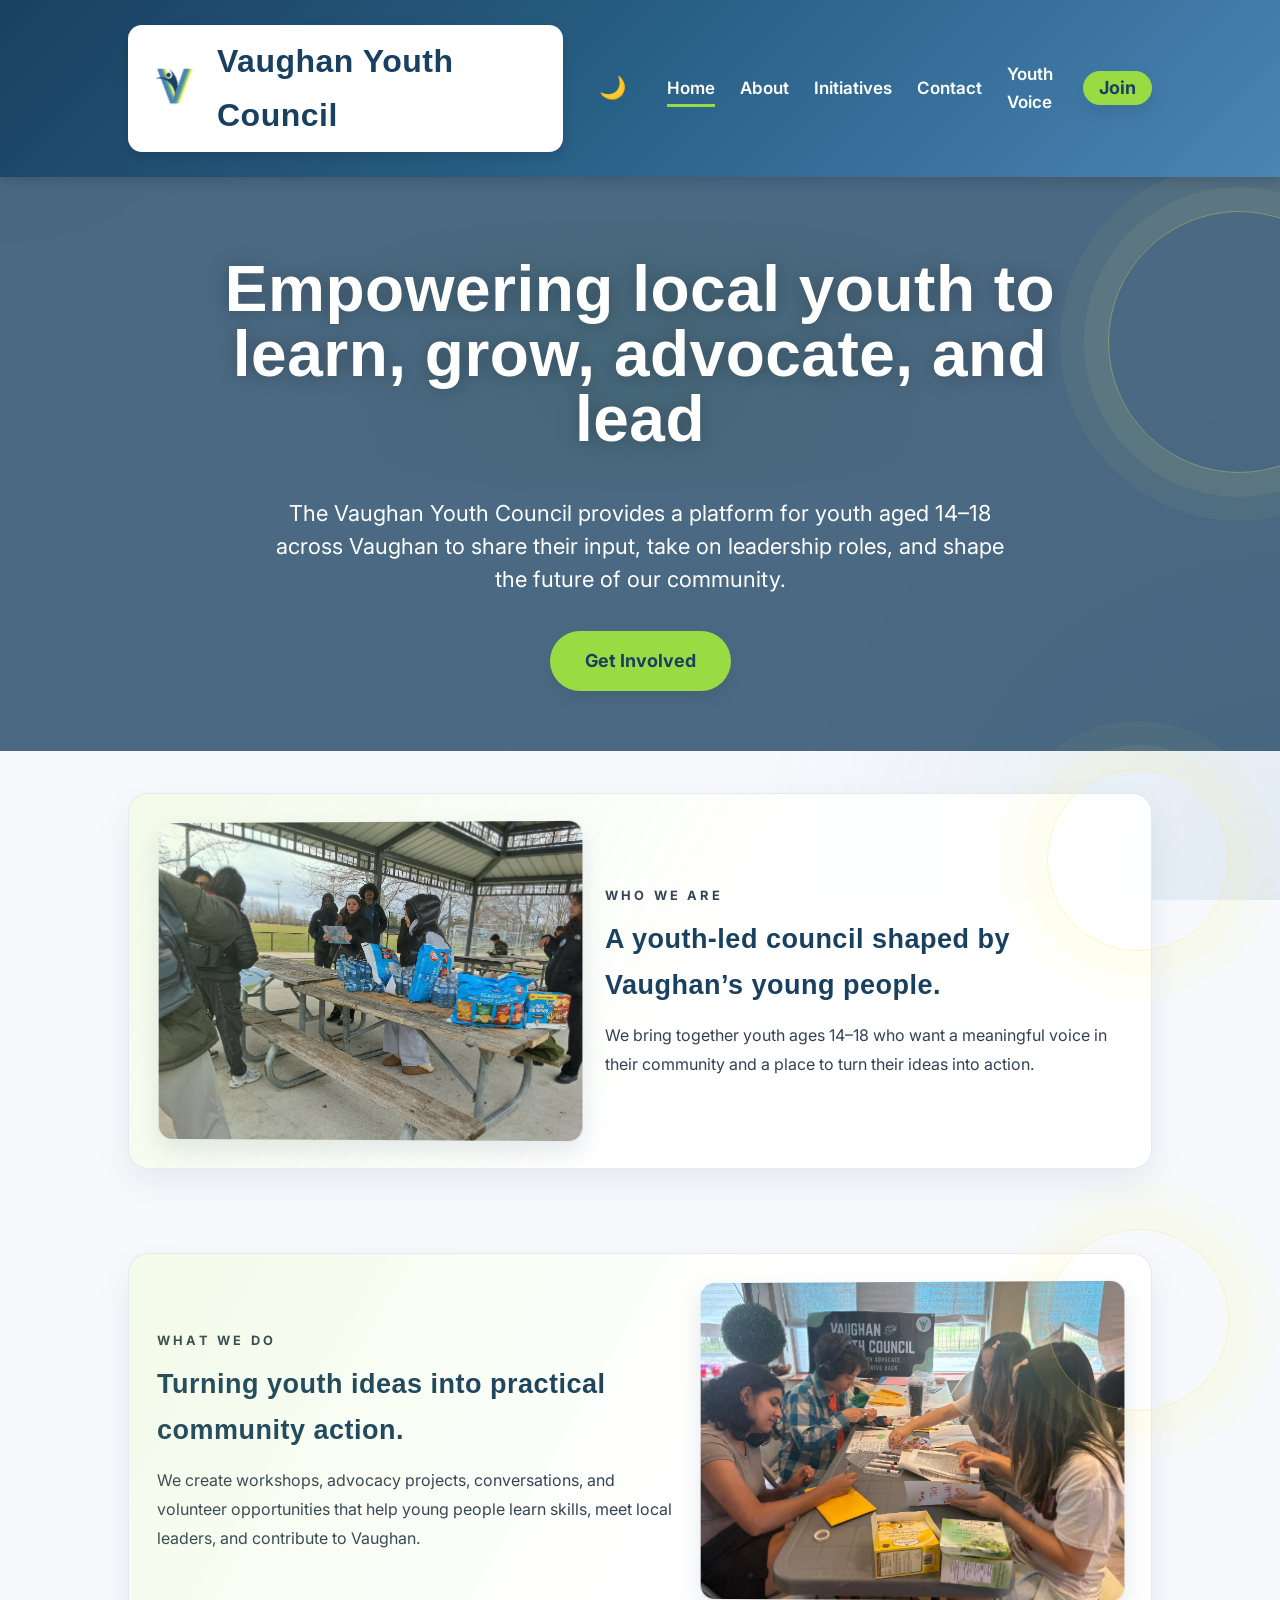
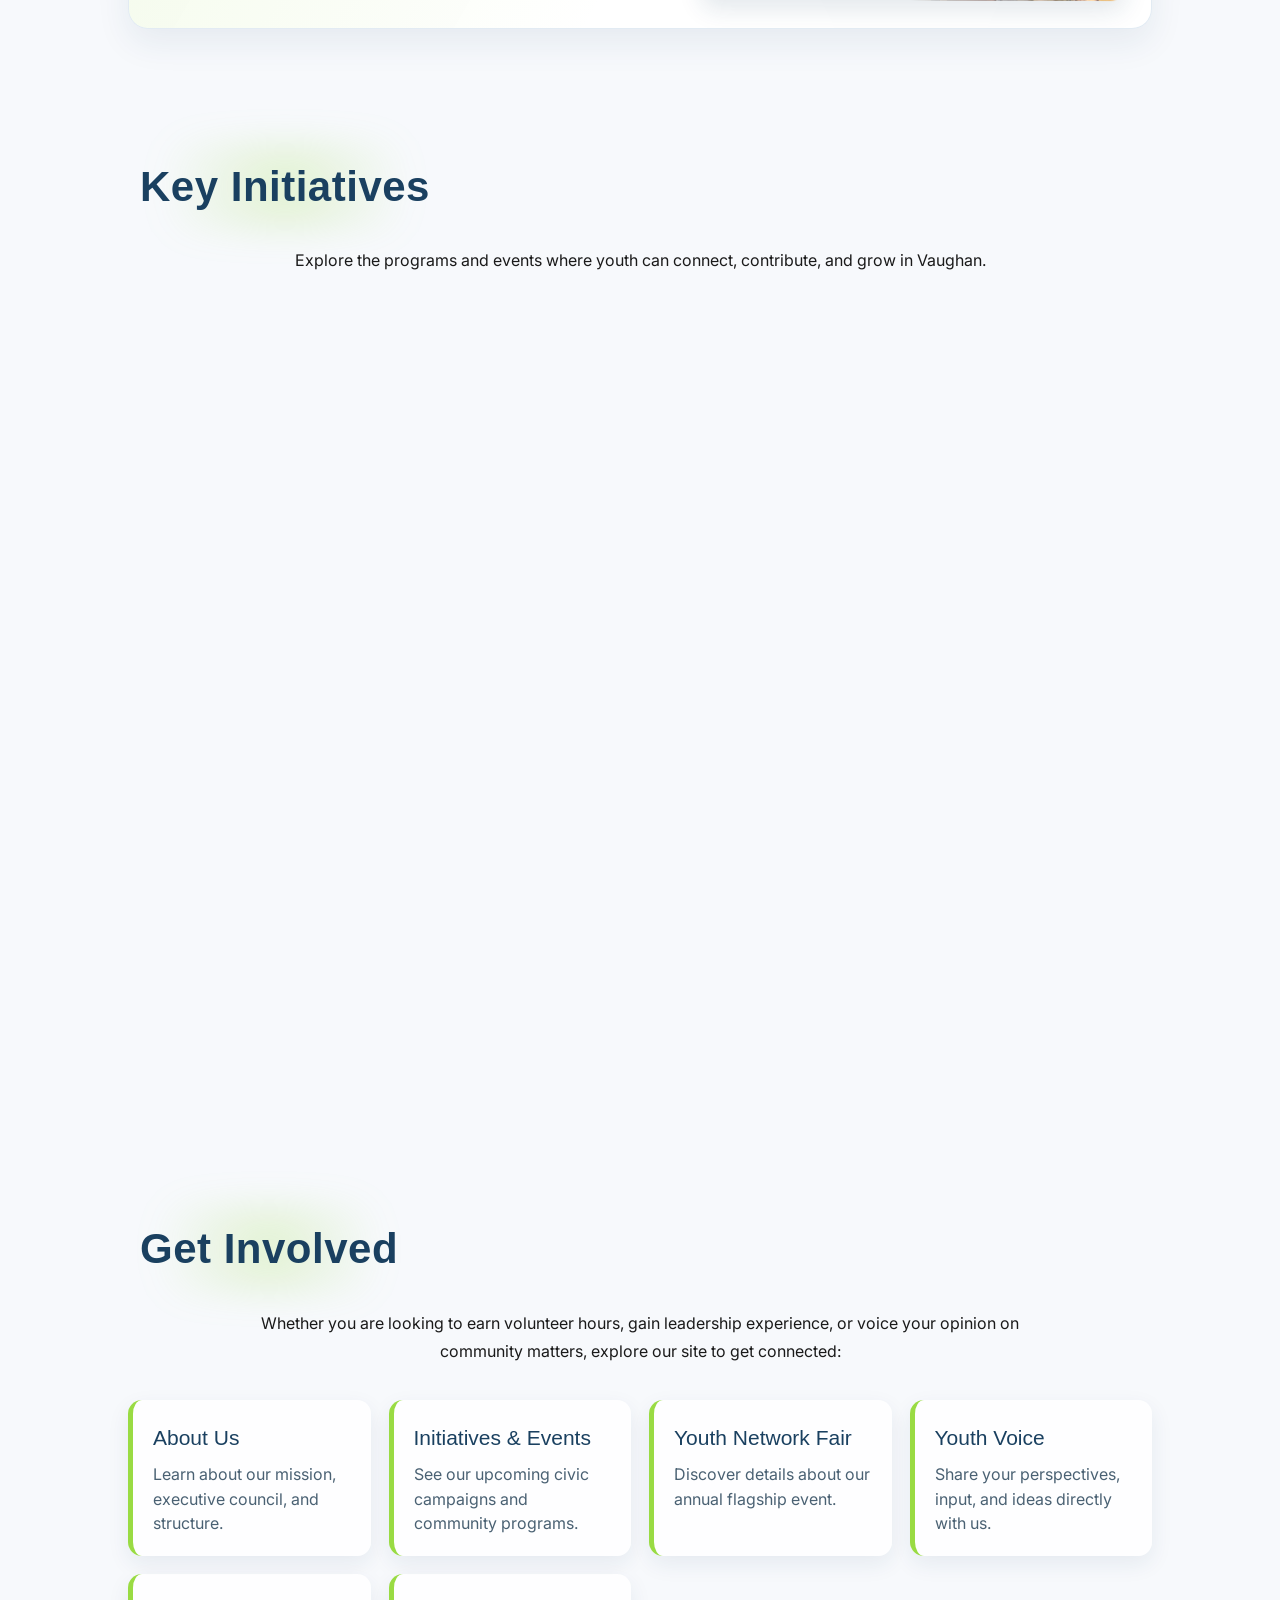
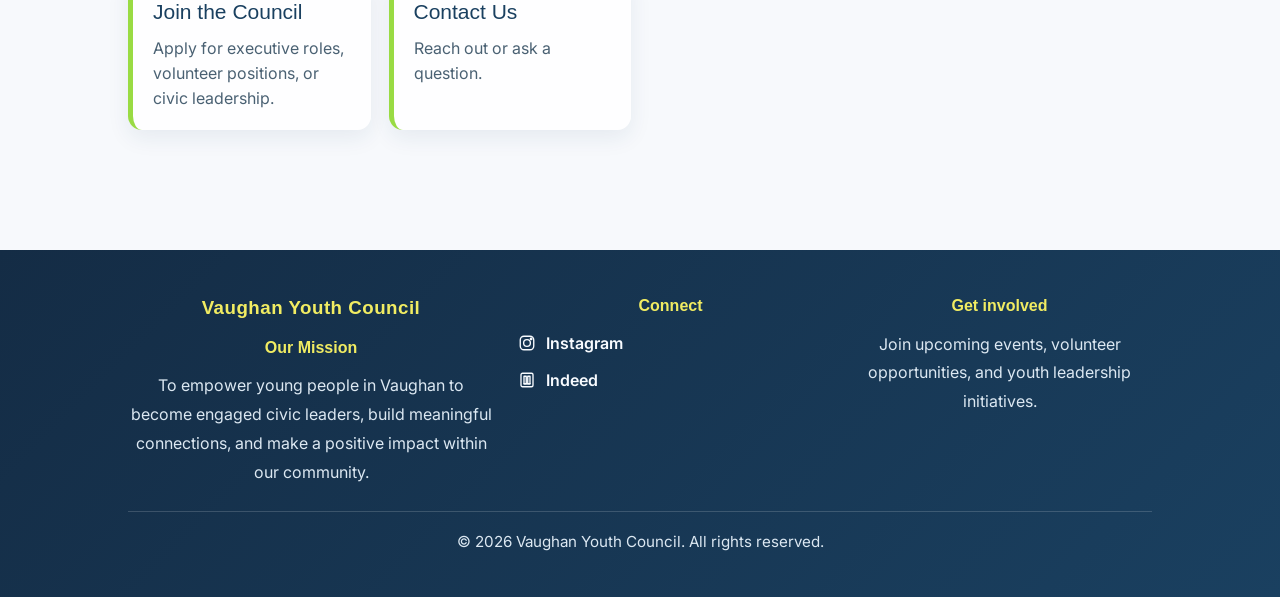
==== commit 8626ead3: "Update footer mission statement" ====
--- a/index.html
+++ b/index.html
@@ -145,7 +145,8 @@
     <div class="footer-content">
         <div>
             <h3>Vaughan Youth Council</h3>
-            <p>Where youth advocate, grow, and give back.</p>
+            <h4>Our Mission</h4>
+            <p>To empower young people in Vaughan to become engaged civic leaders, build meaningful connections, and make a positive impact within our community.</p>
         </div>
         <div>
             <h4><a href="contact.html">Connect</a></h4>
--- a/style.css
+++ b/style.css
@@ -1980,8 +1980,8 @@
     display: block;
     width: 100%;
     max-width: none;
-    transform-origin: center top;
-    transition: transform 0.2s ease;
+    margin: 0 auto;
+    transition: width 0.2s ease;
 }
 
 .event-map-controls {
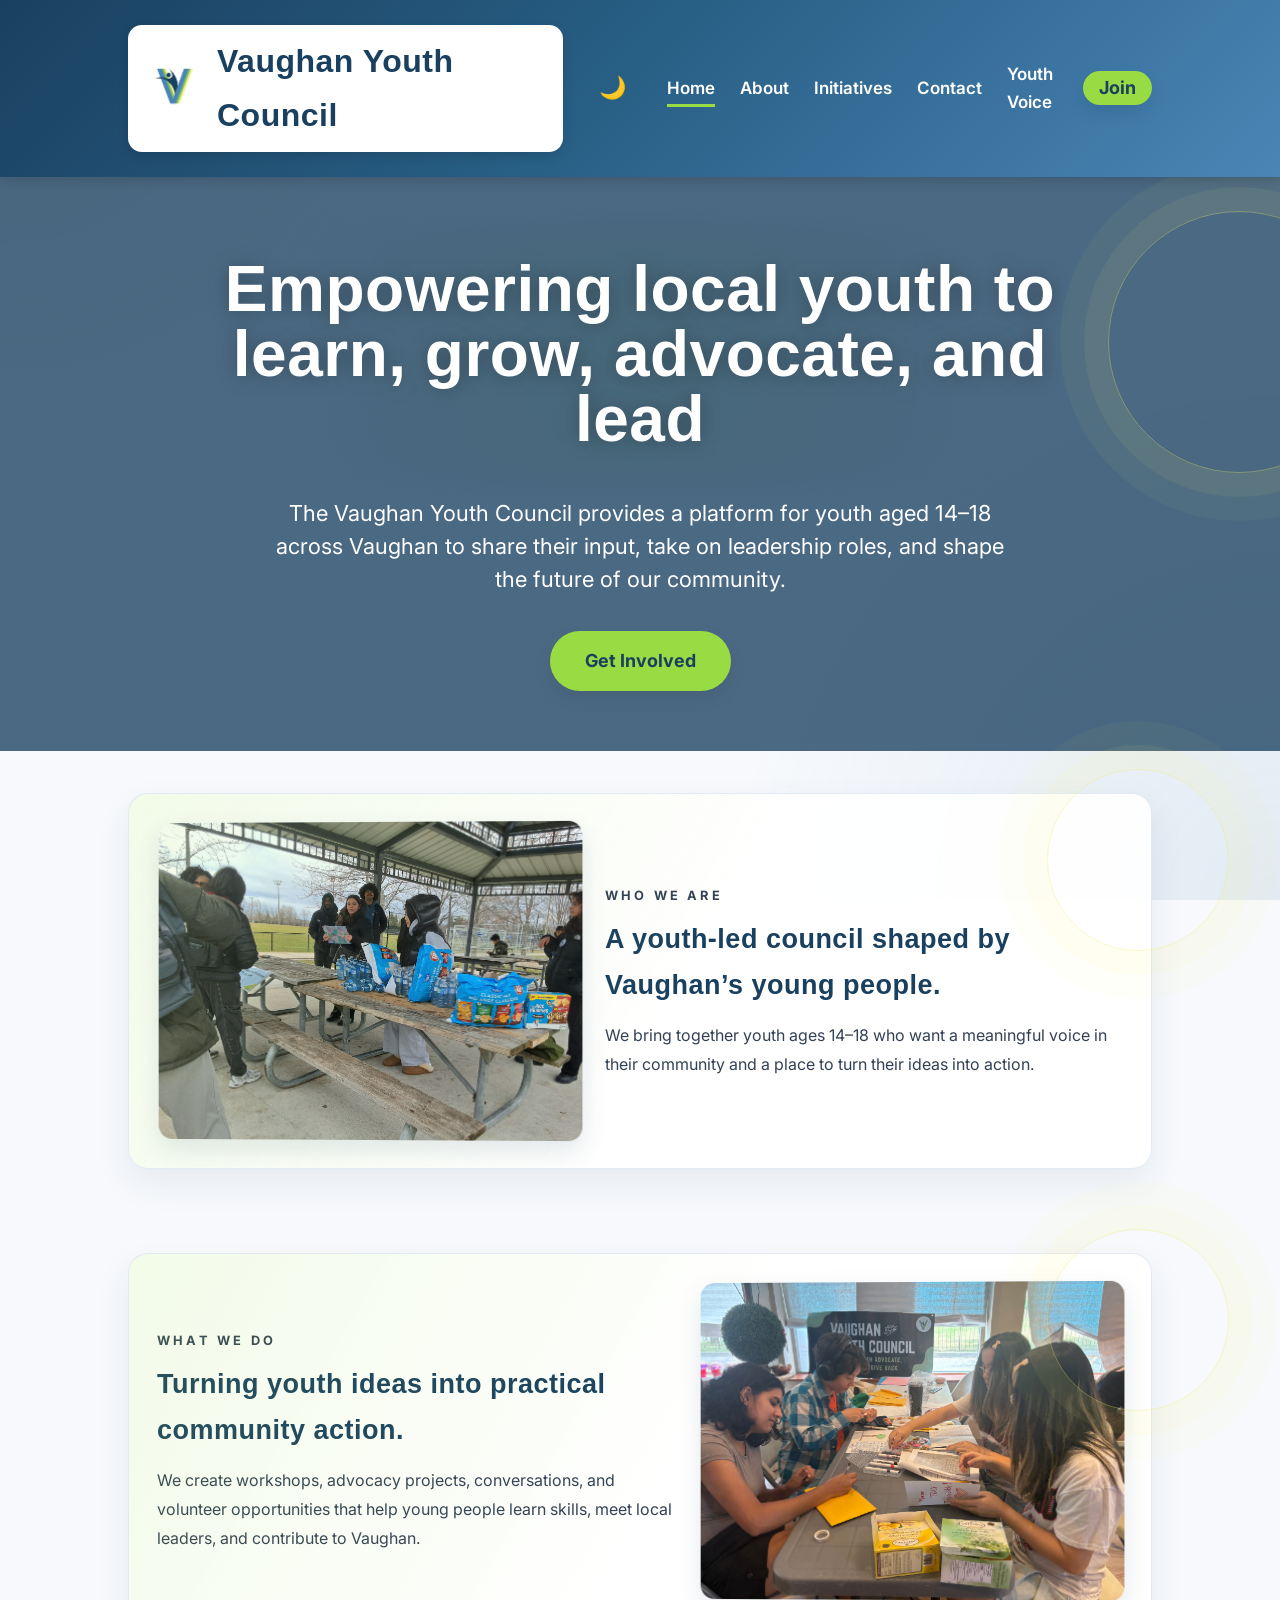
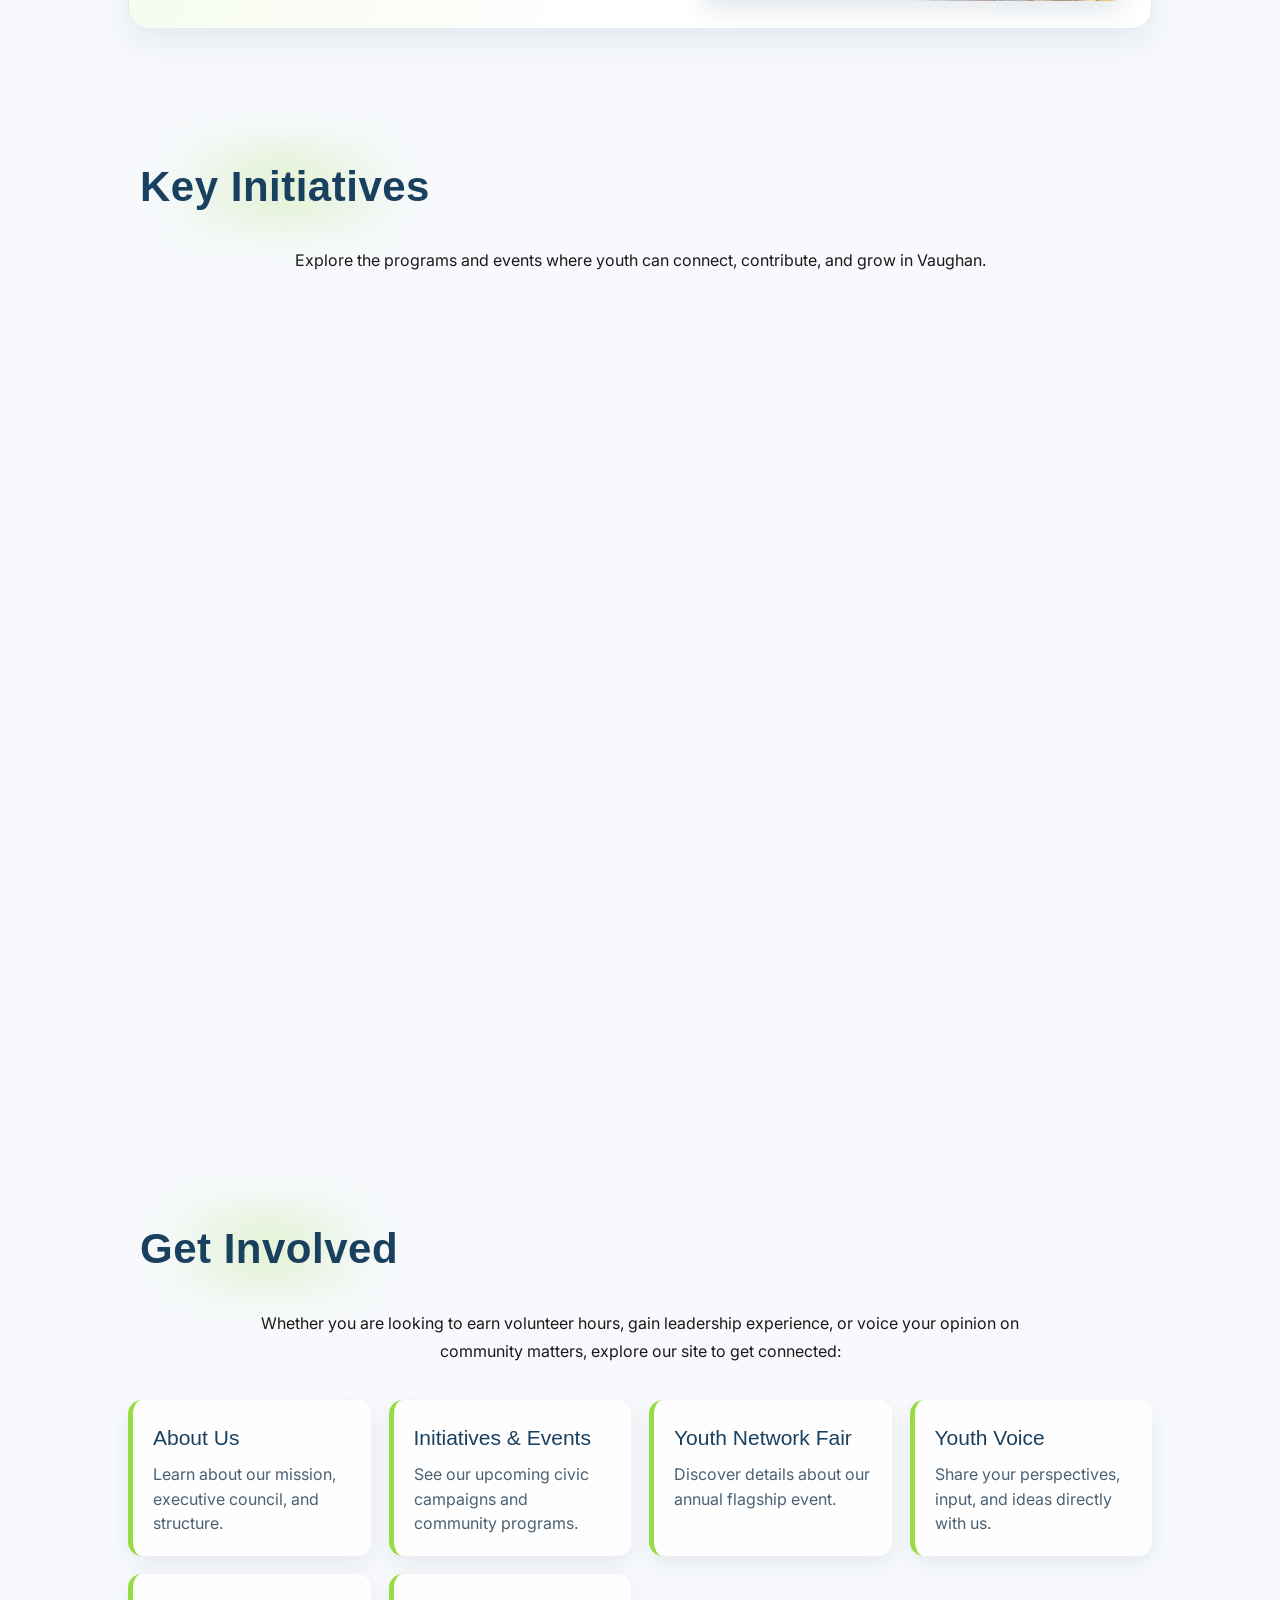
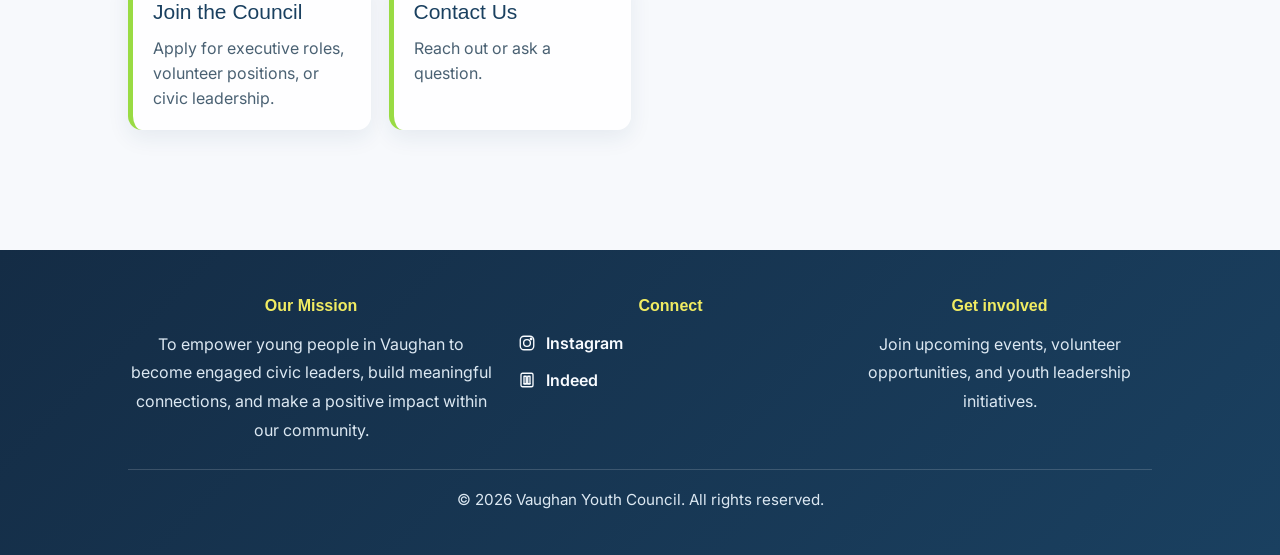
==== commit 3a8a6282: "Simplify footer mission heading" ====
--- a/index.html
+++ b/index.html
@@ -144,7 +144,6 @@
 <footer class="site-footer">
     <div class="footer-content">
         <div>
-            <h3>Vaughan Youth Council</h3>
             <h4>Our Mission</h4>
             <p>To empower young people in Vaughan to become engaged civic leaders, build meaningful connections, and make a positive impact within our community.</p>
         </div>
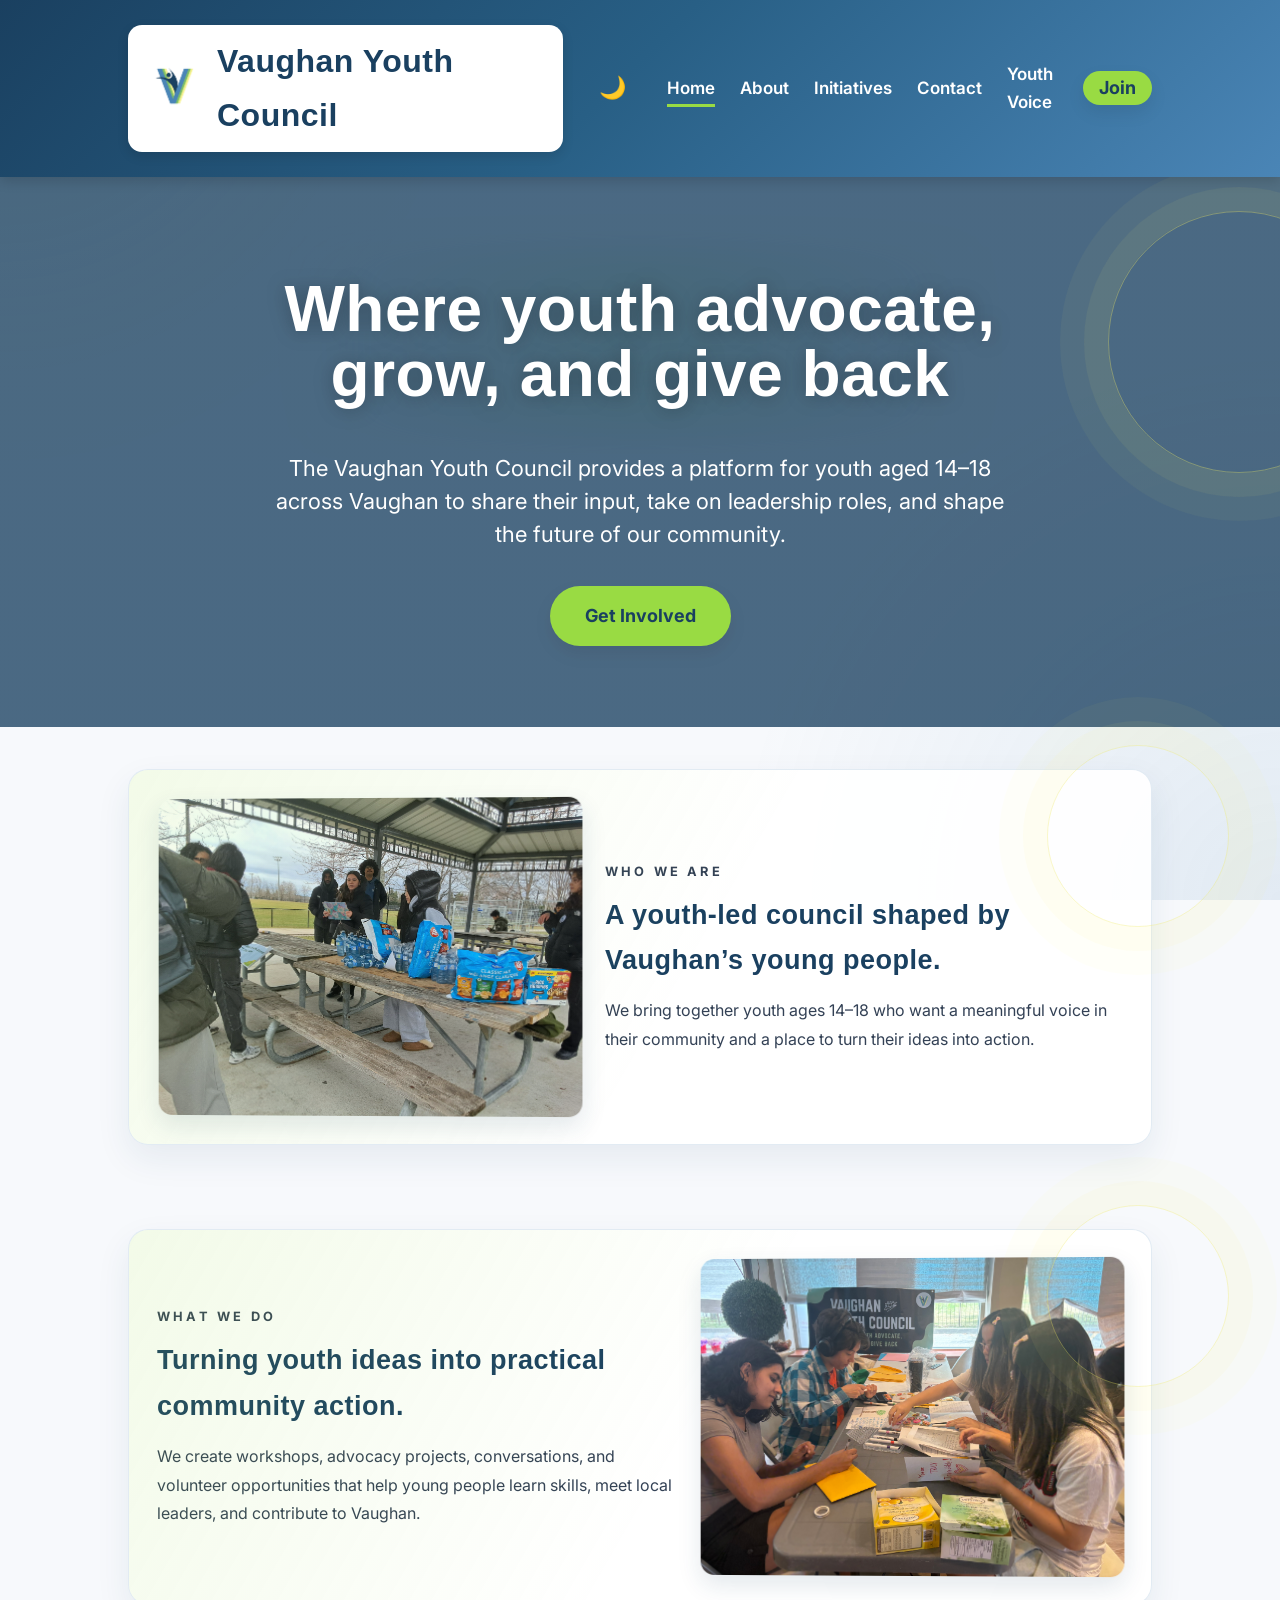
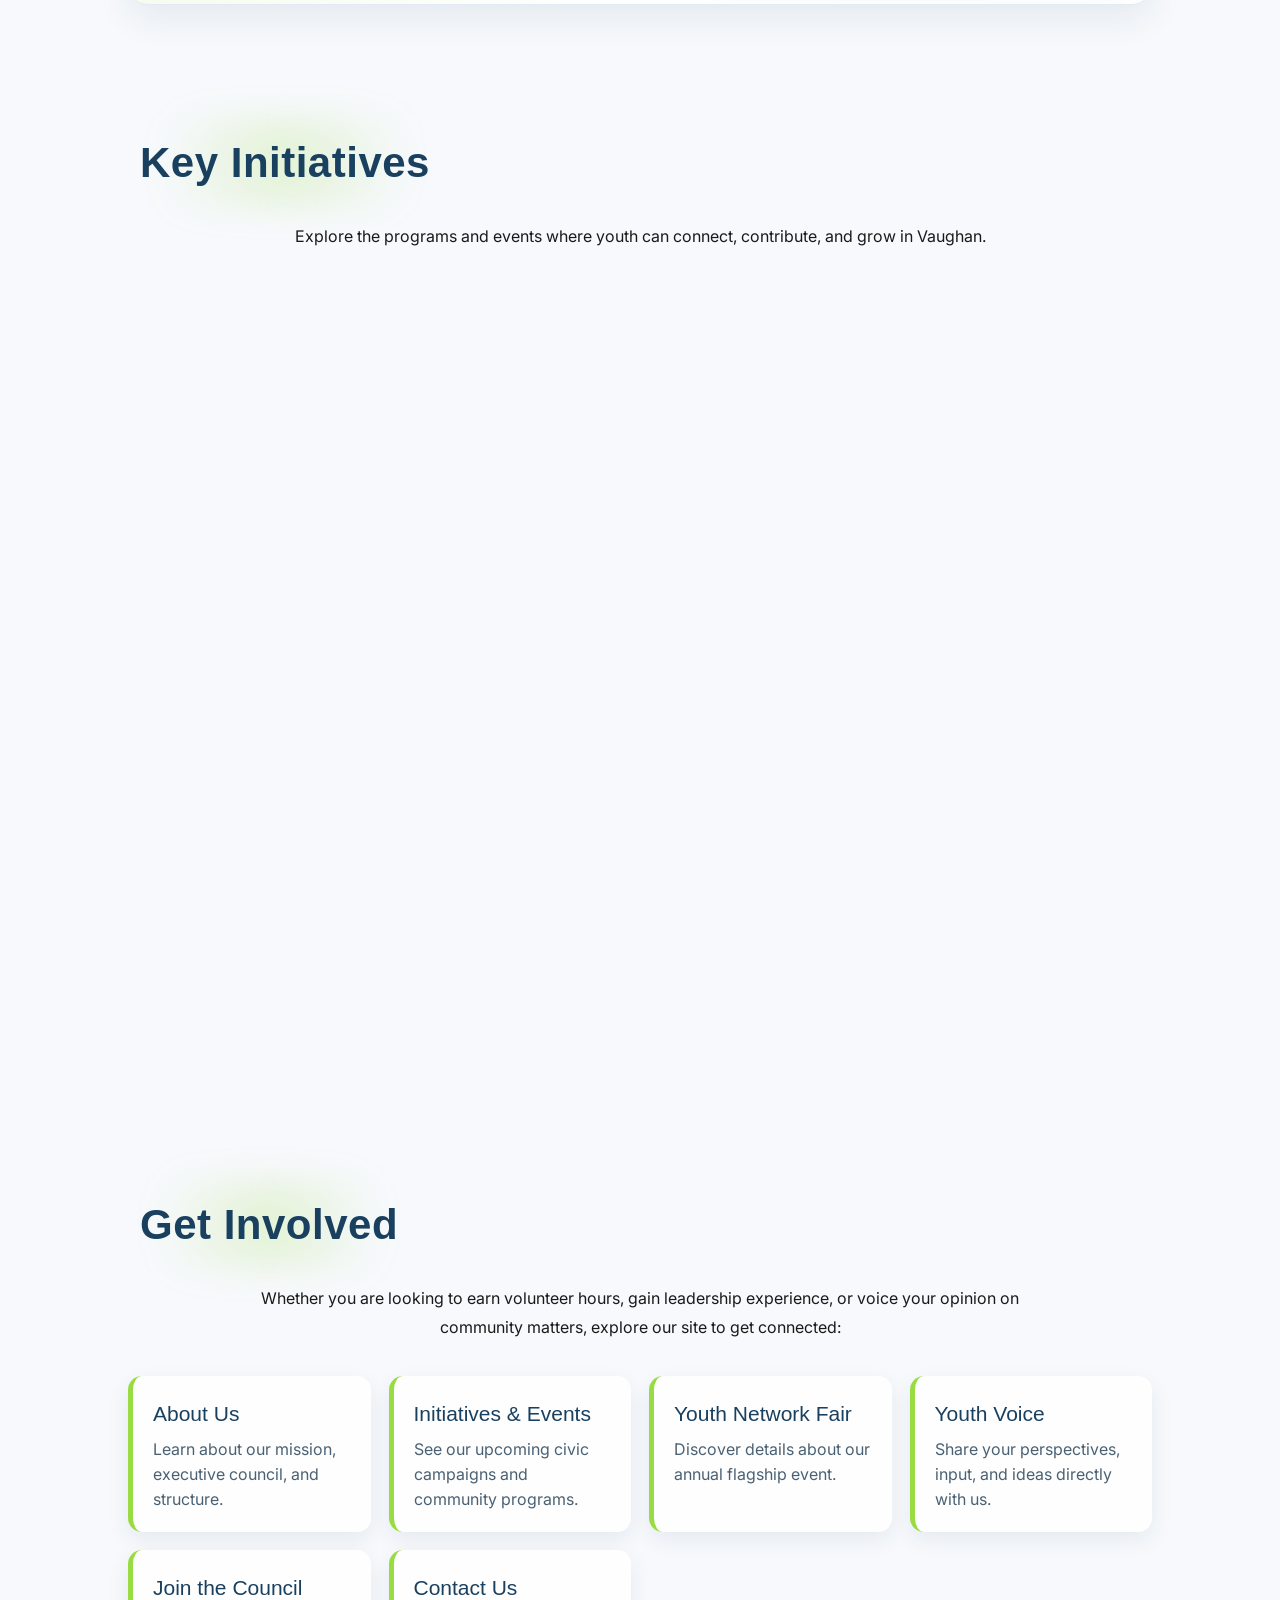
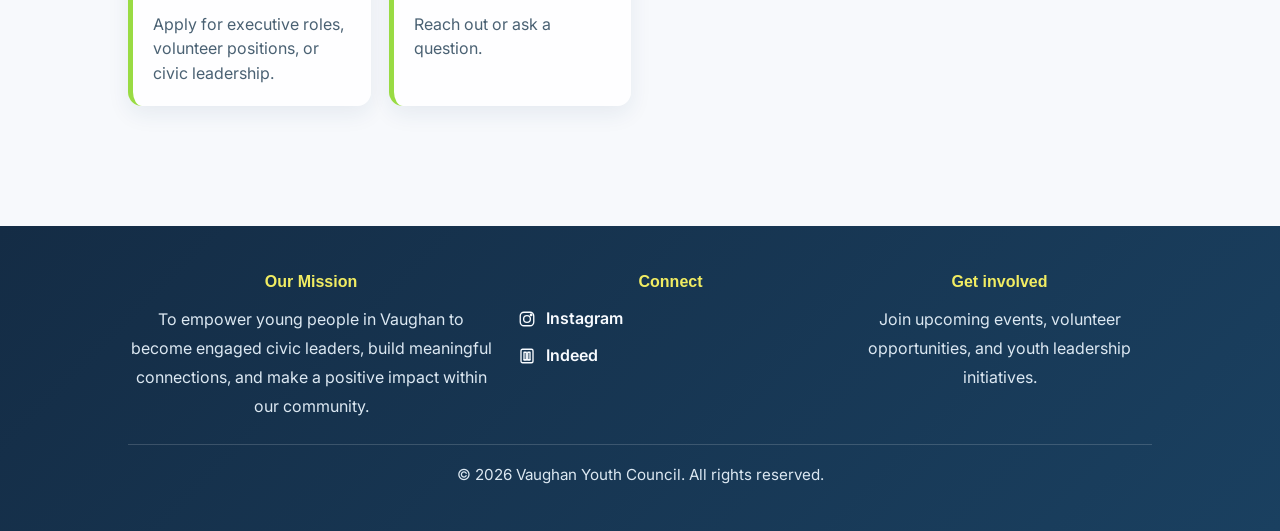
==== commit bd91d3d3: "Update home page headline" ====
--- a/index.html
+++ b/index.html
@@ -42,7 +42,7 @@
 </header>
 
 <section class="hero home-hero">
-    <h2>Empowering local youth to learn, grow, advocate, and lead</h2>
+    <h2>Where youth advocate, grow, and give back</h2>
     <p>The Vaughan Youth Council provides a platform for youth aged 14–18 across Vaughan to share their input, take on leadership roles, and shape the future of our community.</p>
     <a href="join.html" class="button">Get Involved</a>
 </section>
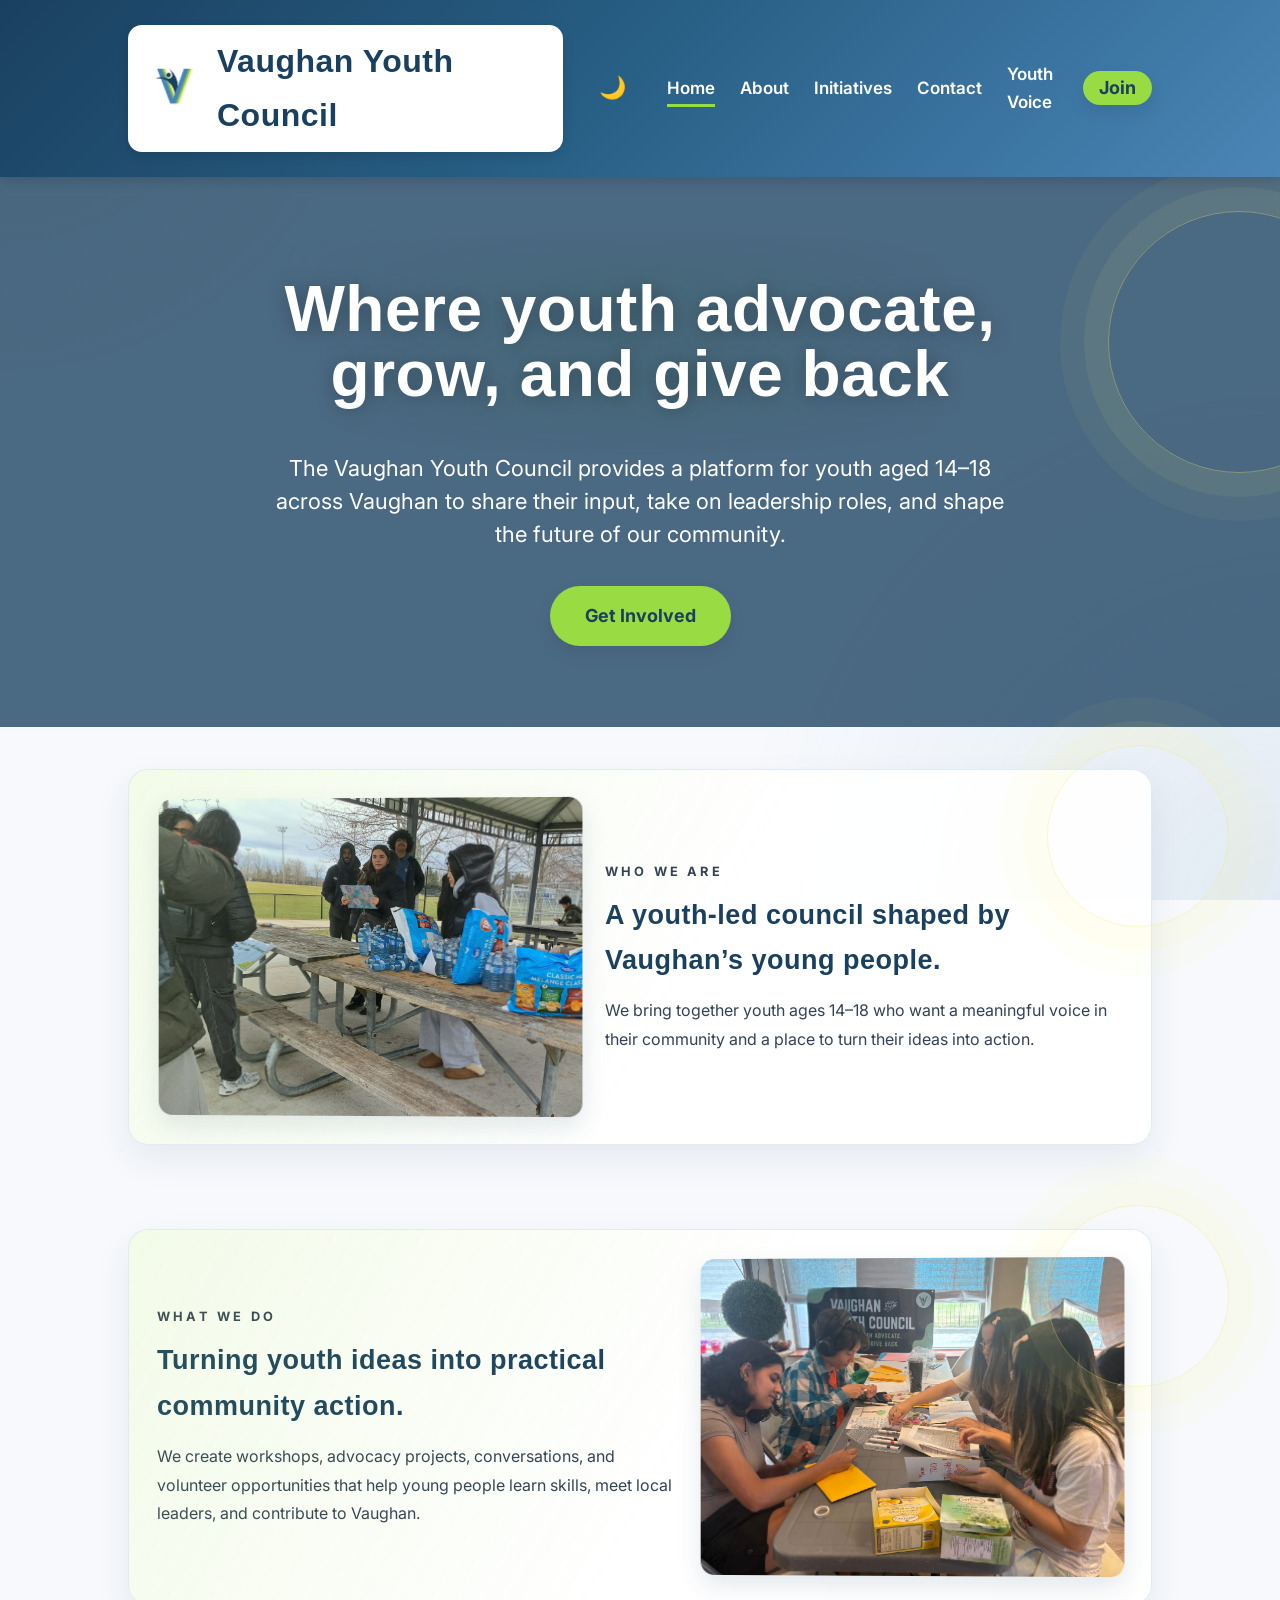
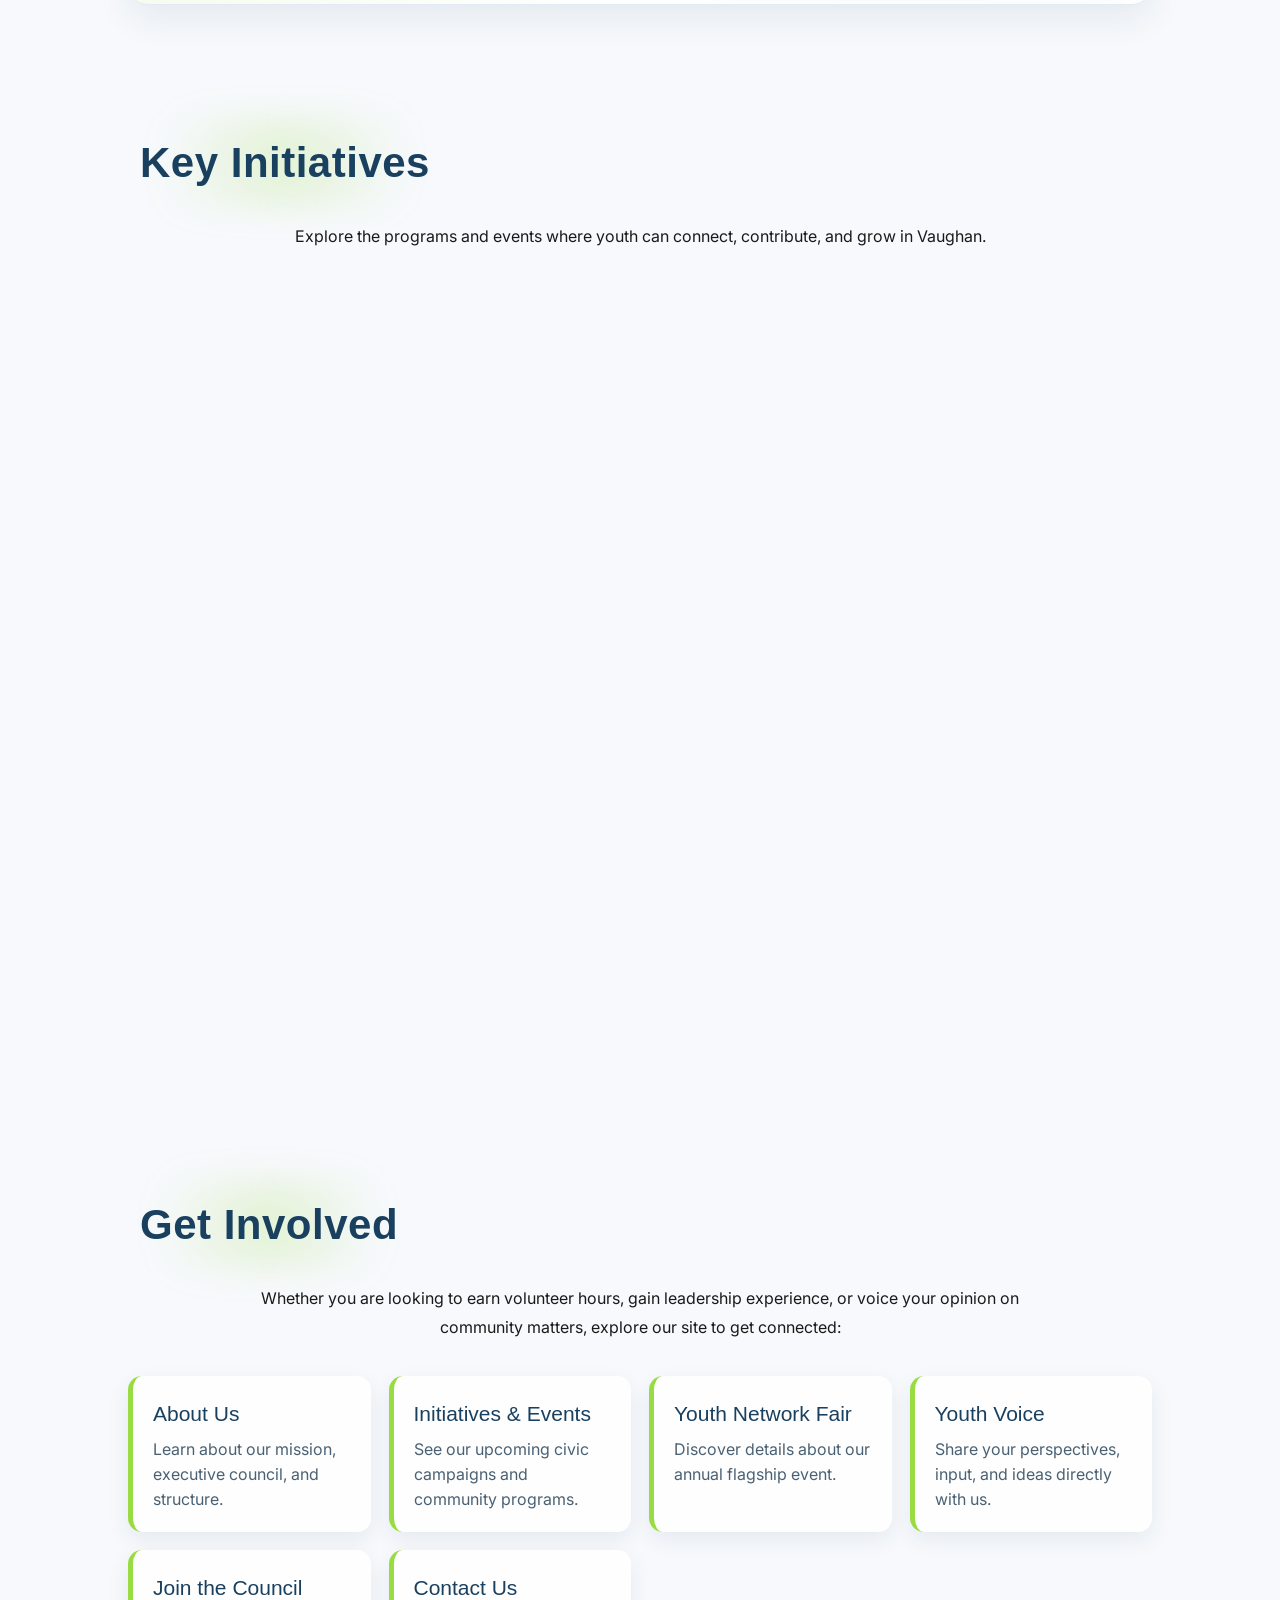
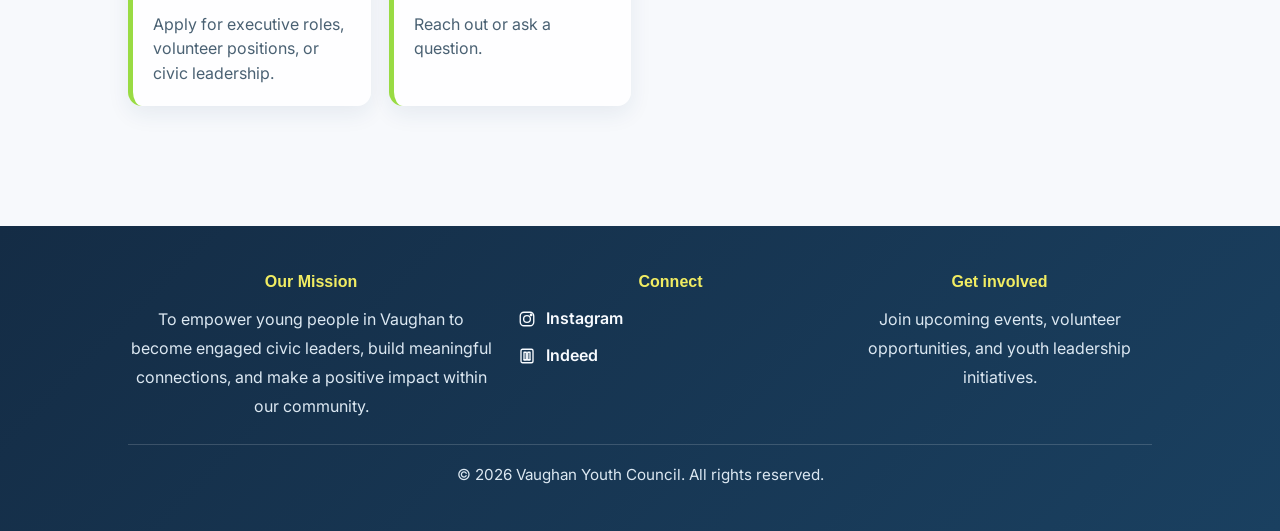
==== commit a0da2af1: "Crop homepage Who We Are image" ====
--- a/index.html
+++ b/index.html
@@ -55,7 +55,7 @@
             <p>We bring together youth ages 14–18 who want a meaningful voice in their community and a place to turn their ideas into action.</p>
         </div>
         <div class="feature-media">
-            <img src="IMG_6146.JPG" alt="Vaughan Youth Council members gathering outdoors">
+            <img src="IMG_6146.JPG" alt="Vaughan Youth Council members gathering outdoors" class="who-we-are-image">
         </div>
     </div>
 </section>
--- a/style.css
+++ b/style.css
@@ -589,6 +589,9 @@
     min-height: 360px;
     display: block;
     object-fit: cover;
+    object-position: 25% center;
+    transform: scale(1.25);
+    transform-origin: 25% center;
     filter: saturate(0.92) contrast(1.04);
     transition: transform 0.7s cubic-bezier(0.22, 1, 0.36, 1), filter 0.7s ease;
 }
@@ -609,7 +612,7 @@
 
 .about-photo:hover img {
     filter: saturate(1) contrast(1.04);
-    transform: scale(1.05);
+    transform: scale(1.28);
 }
 
 @keyframes photoReveal {
@@ -853,6 +856,12 @@
     height: 100%;
     object-fit: cover;
     display: block;
+}
+
+.who-we-are-image {
+    object-position: 25% center;
+    transform: scale(1.3);
+    transform-origin: 25% center;
 }
 
 .feature-panel::before {
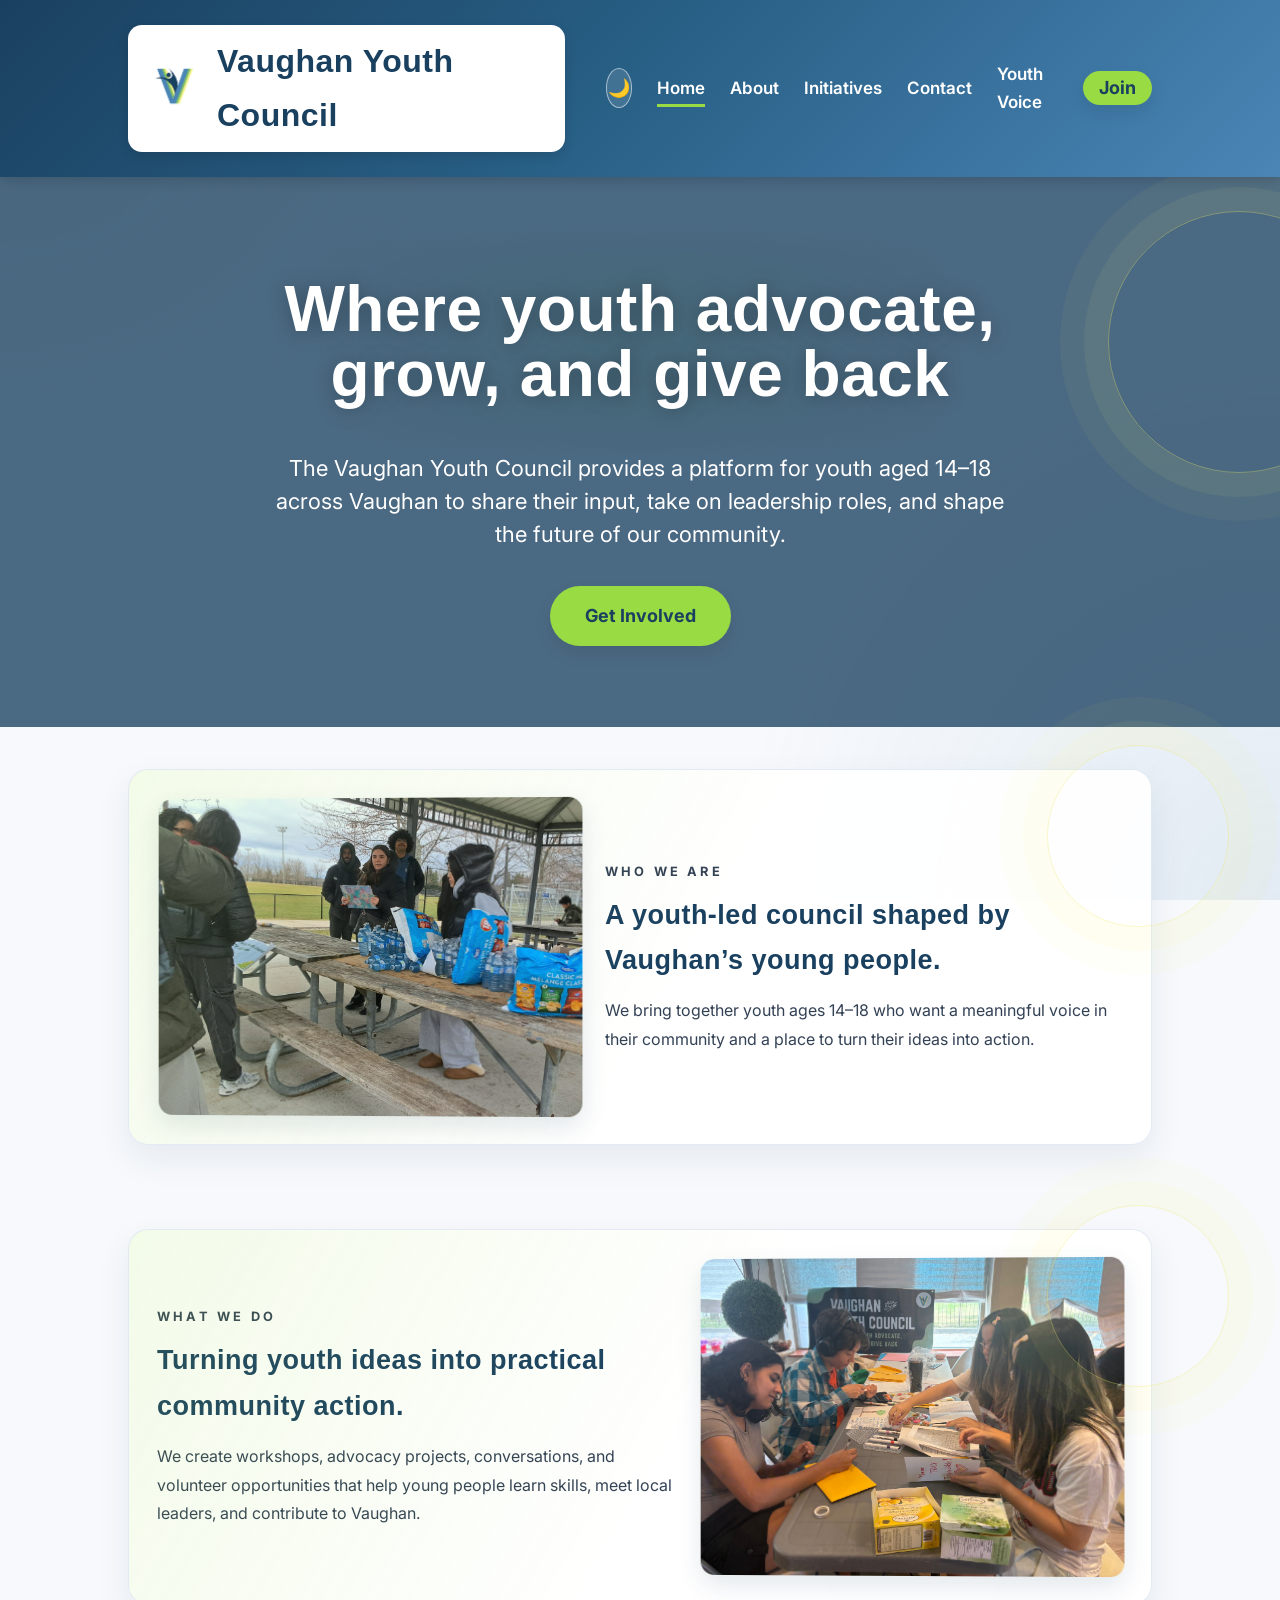
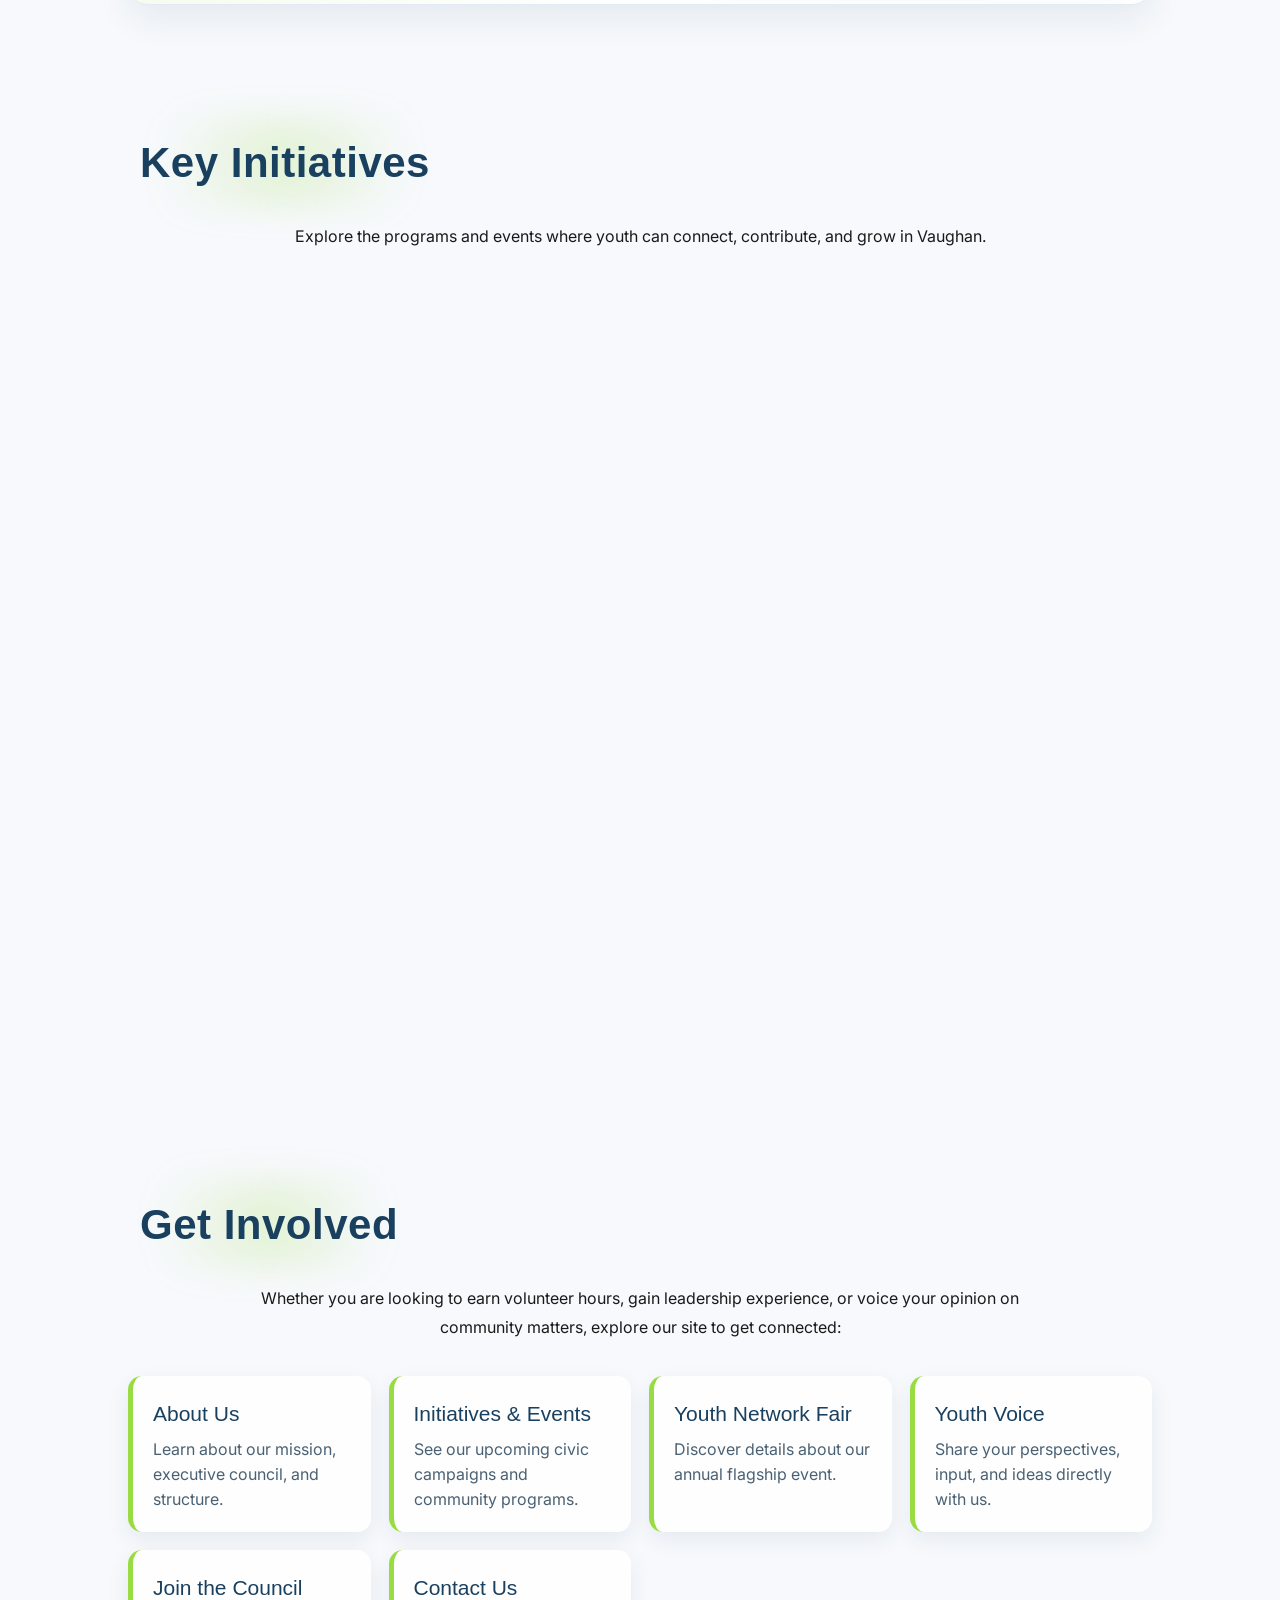
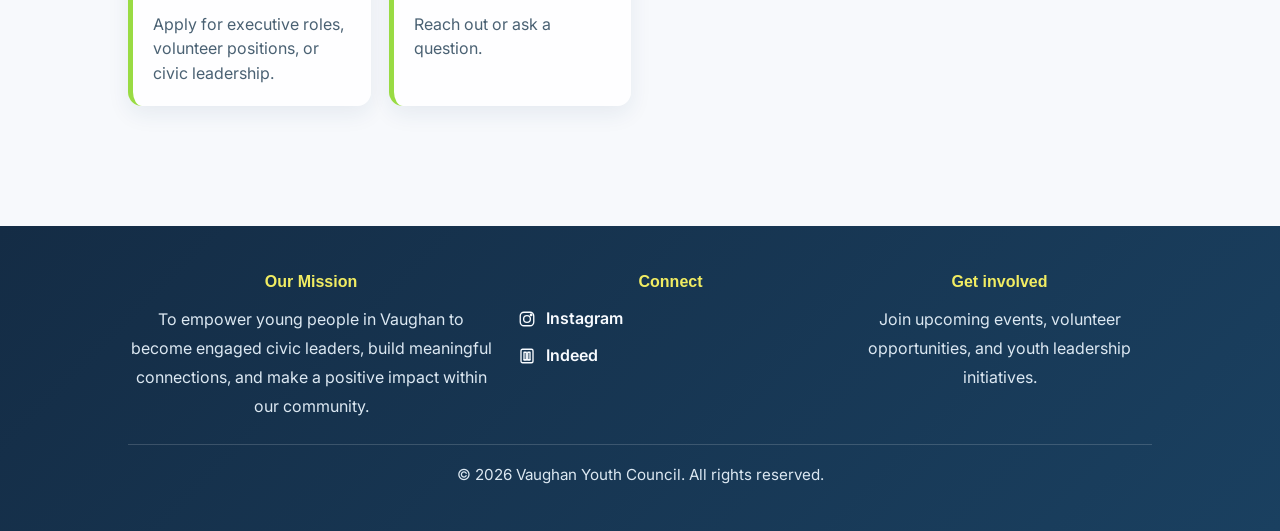
==== commit 9d4ac287: "Place theme toggle in navigation" ====
--- a/index.html
+++ b/index.html
@@ -24,8 +24,8 @@
         </h1>
     </div>
     <button id="menu-toggle">☰</button>
-    <button id="dark-toggle">🌙</button>
     <nav>
+        <button id="dark-toggle">🌙</button>
         <a href="index.html" class="active">Home</a>
         <a href="about.html">About</a>
         <div class="nav-dropdown">
--- a/style.css
+++ b/style.css
@@ -291,13 +291,20 @@
 /* DARK MODE + HAMBURGER BUTTONS */
 #dark-toggle,
 #menu-toggle {
-    background: none;
-    border: none;
+    width: 40px;
+    height: 40px;
+    display: inline-flex;
+    align-items: center;
+    justify-content: center;
+    background: rgba(255, 255, 255, 0.12);
+    border: 1px solid rgba(255, 255, 255, 0.55);
+    border-radius: 50%;
     color: white;
-    font-size: 22px;
-    margin-left: 20px;
+    font-size: 18px;
+    line-height: 1;
+    margin-left: 25px;
     cursor: pointer;
-    transition: all 0.3s ease;
+    transition: background-color 0.3s ease, border-color 0.3s ease, transform 0.3s ease;
 }
 
 #menu-toggle {
@@ -309,6 +316,8 @@
 #dark-toggle:focus-visible,
 #menu-toggle:focus-visible {
     transform: translateY(-2px);
+    background: rgba(255, 255, 255, 0.24);
+    border-color: #99db43;
     color: #f1ec62;
 }
 
